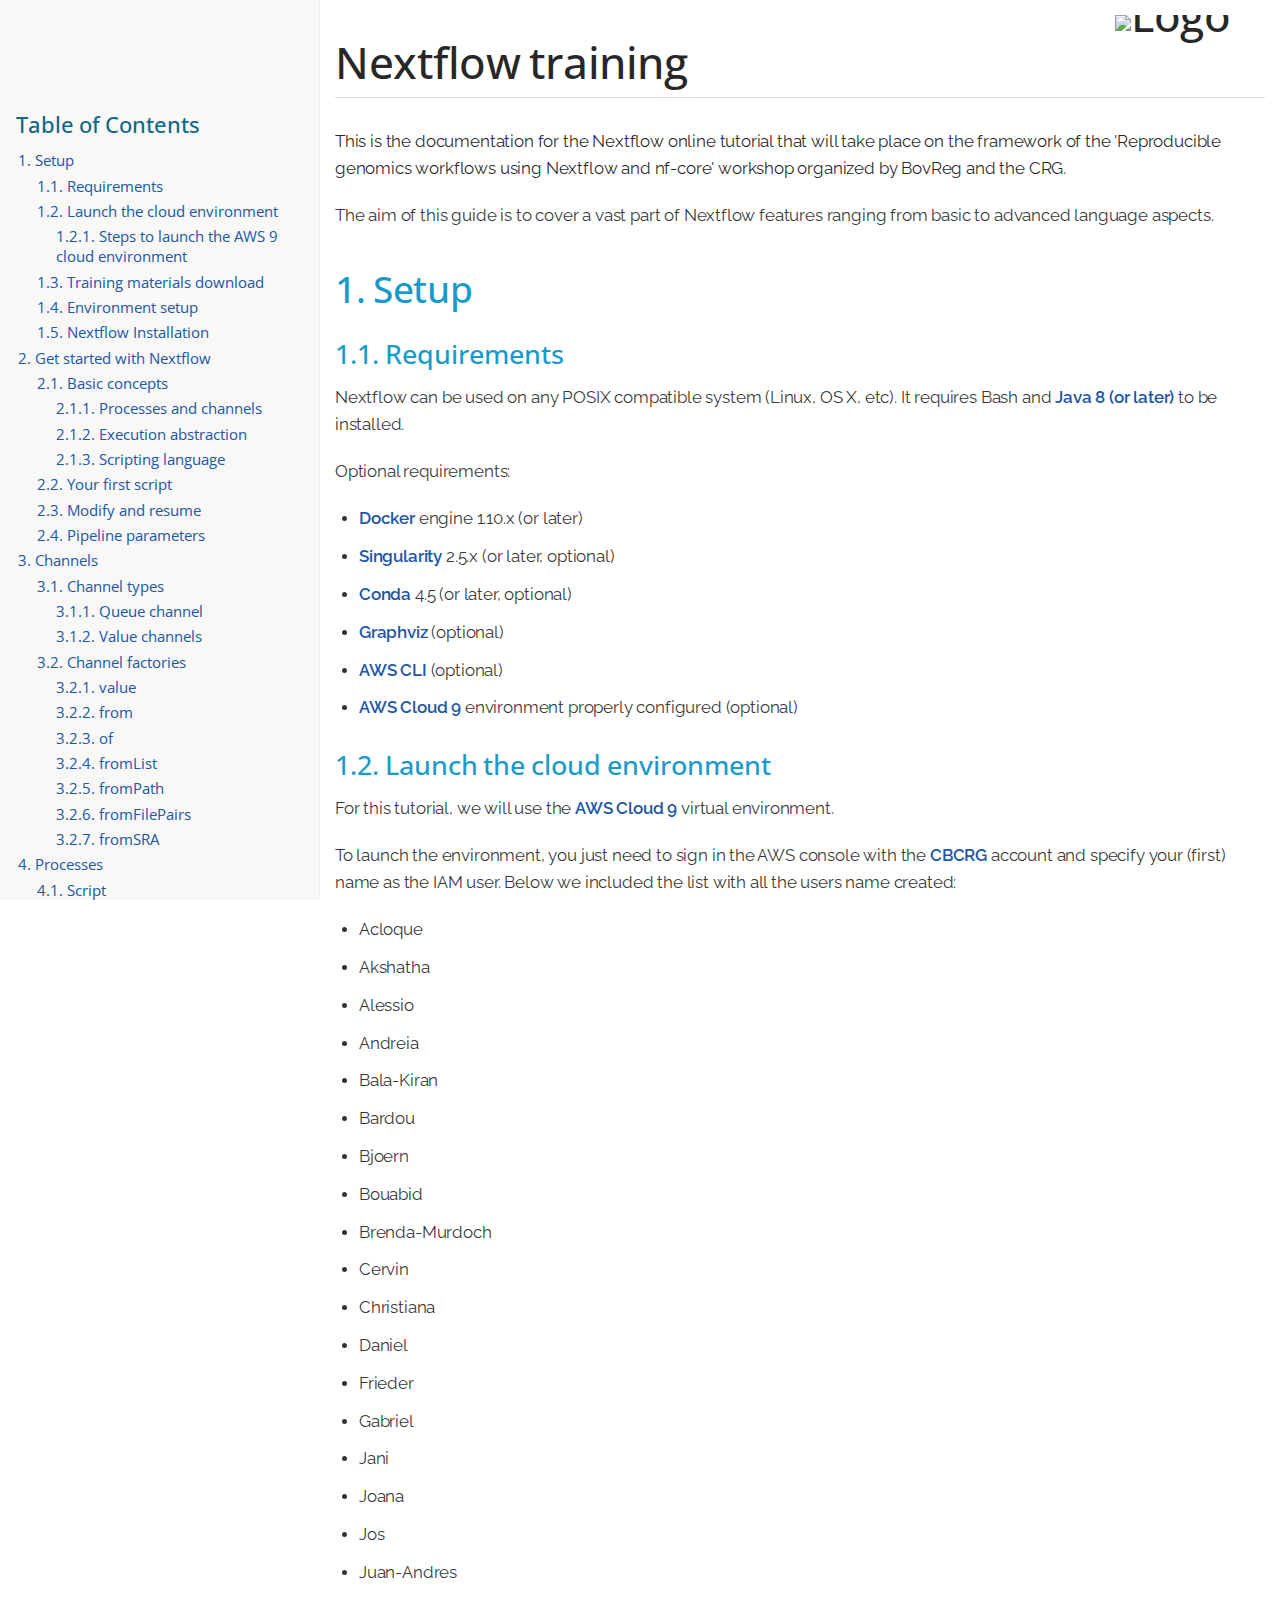
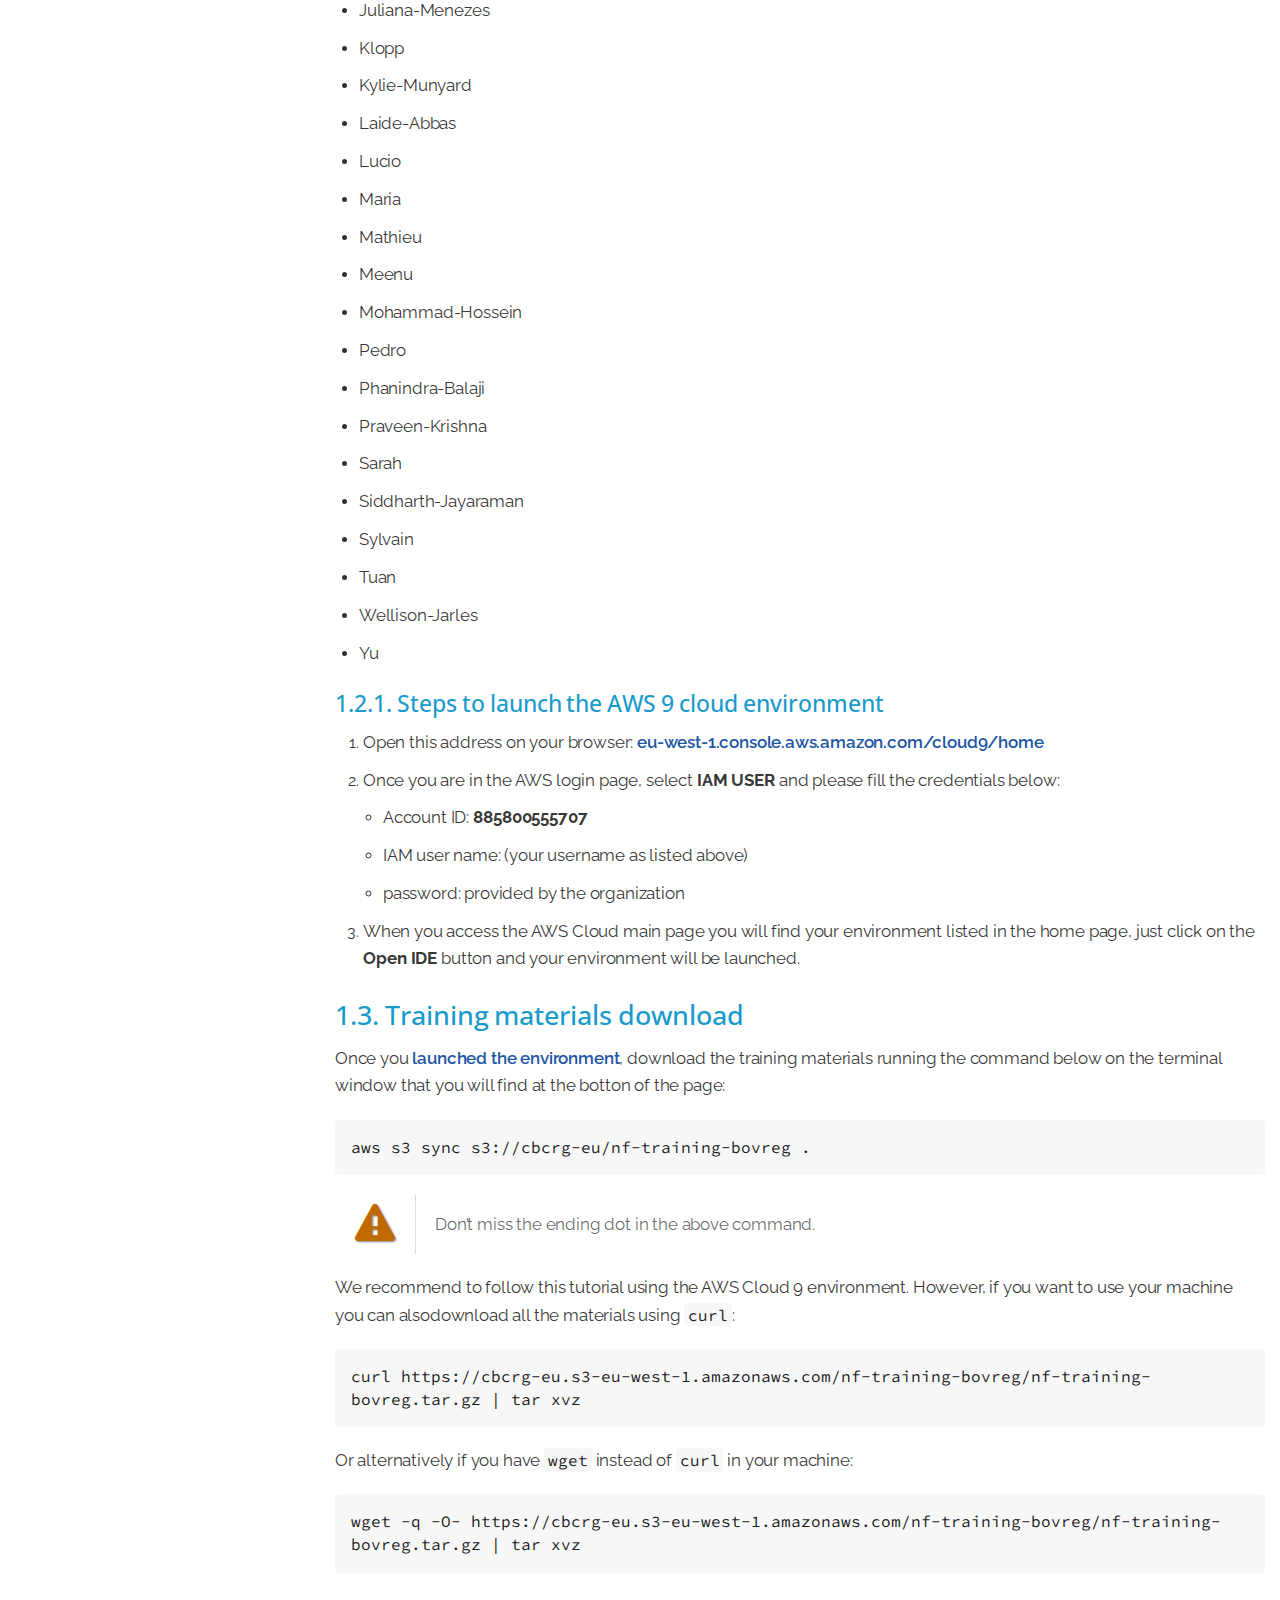
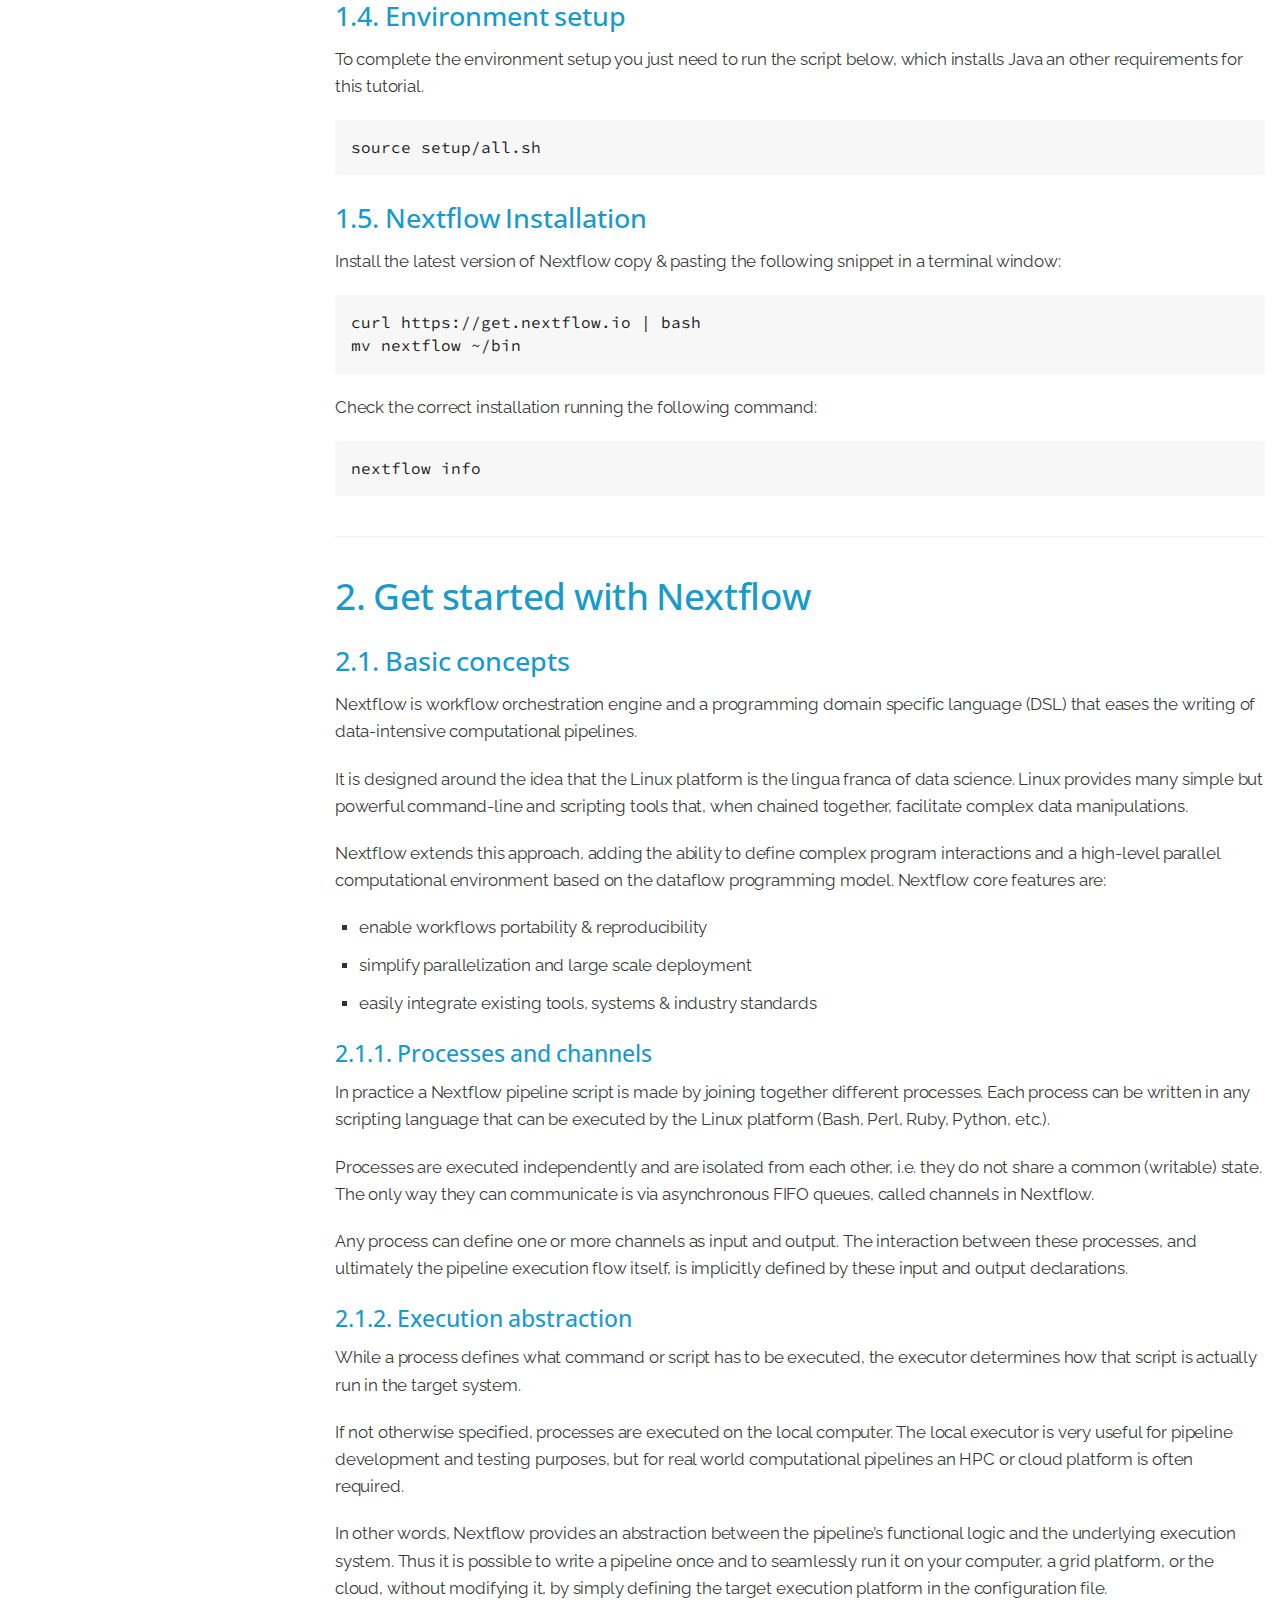
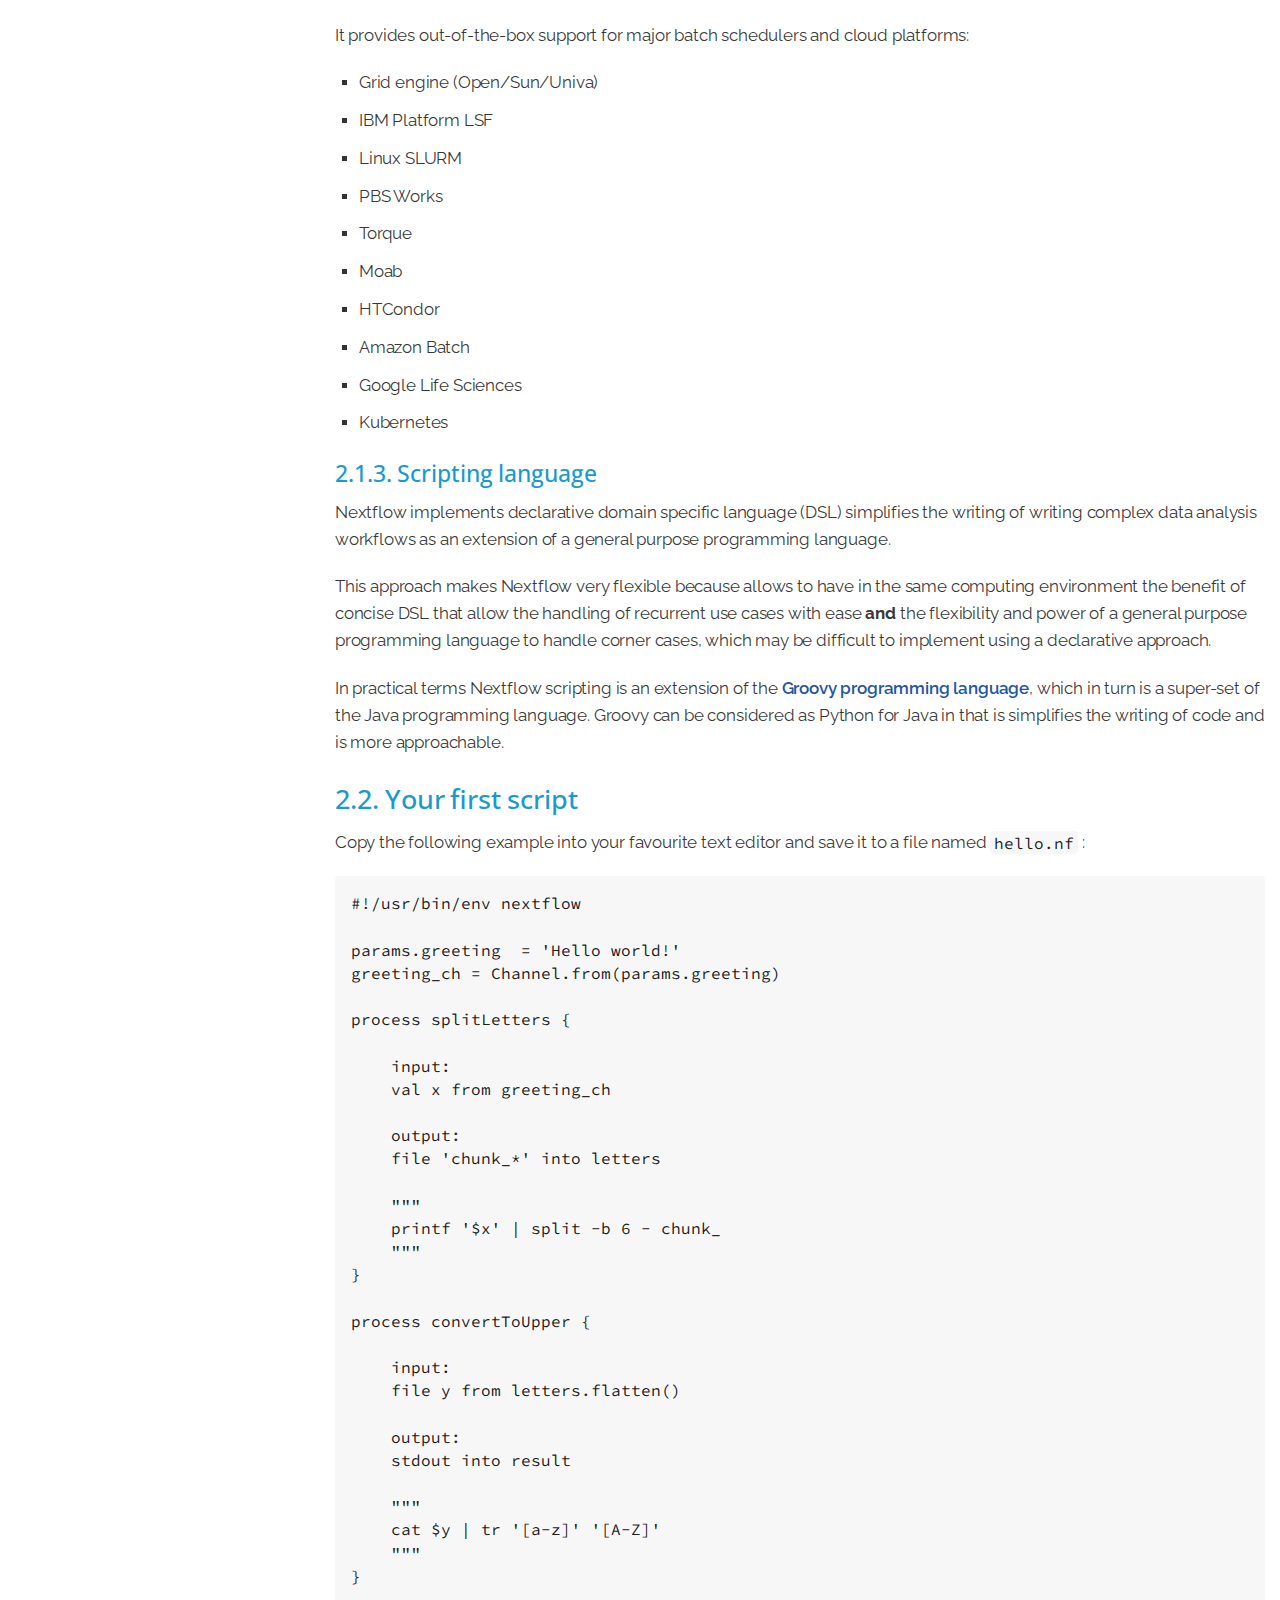
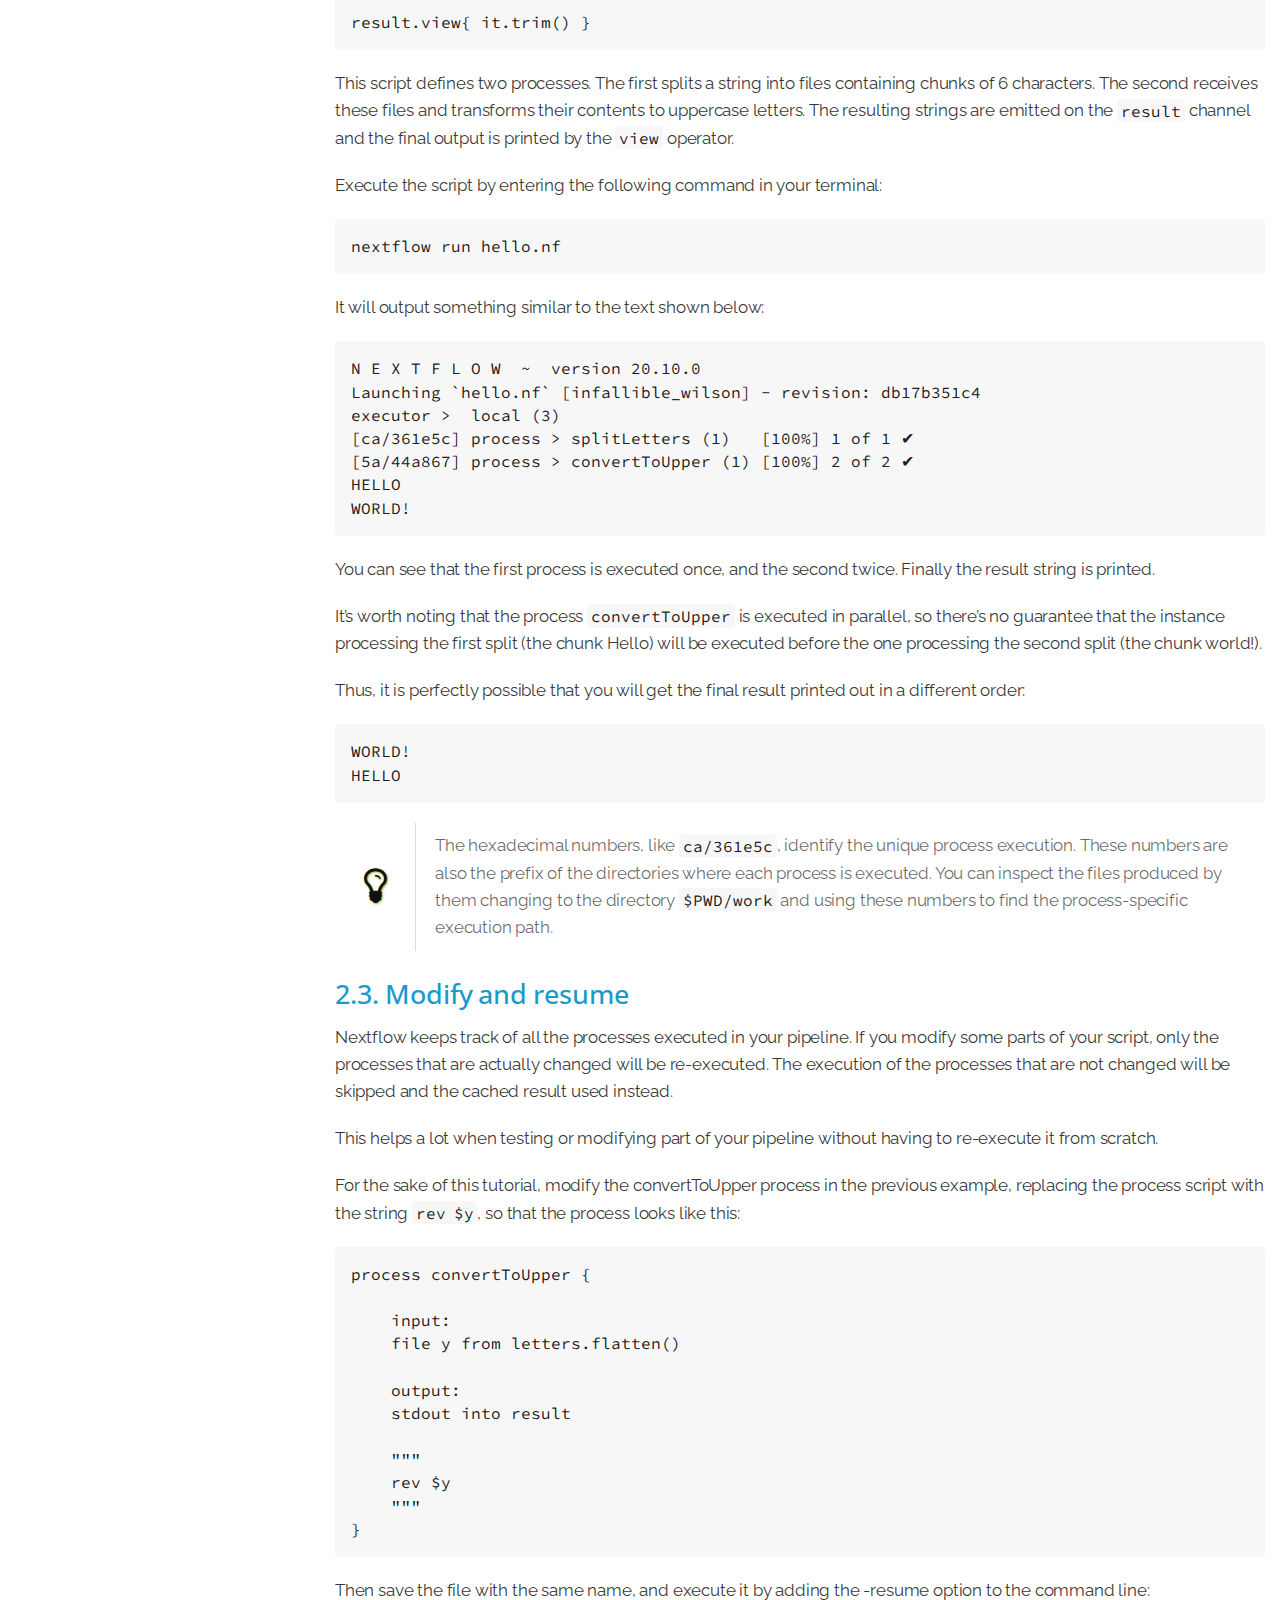
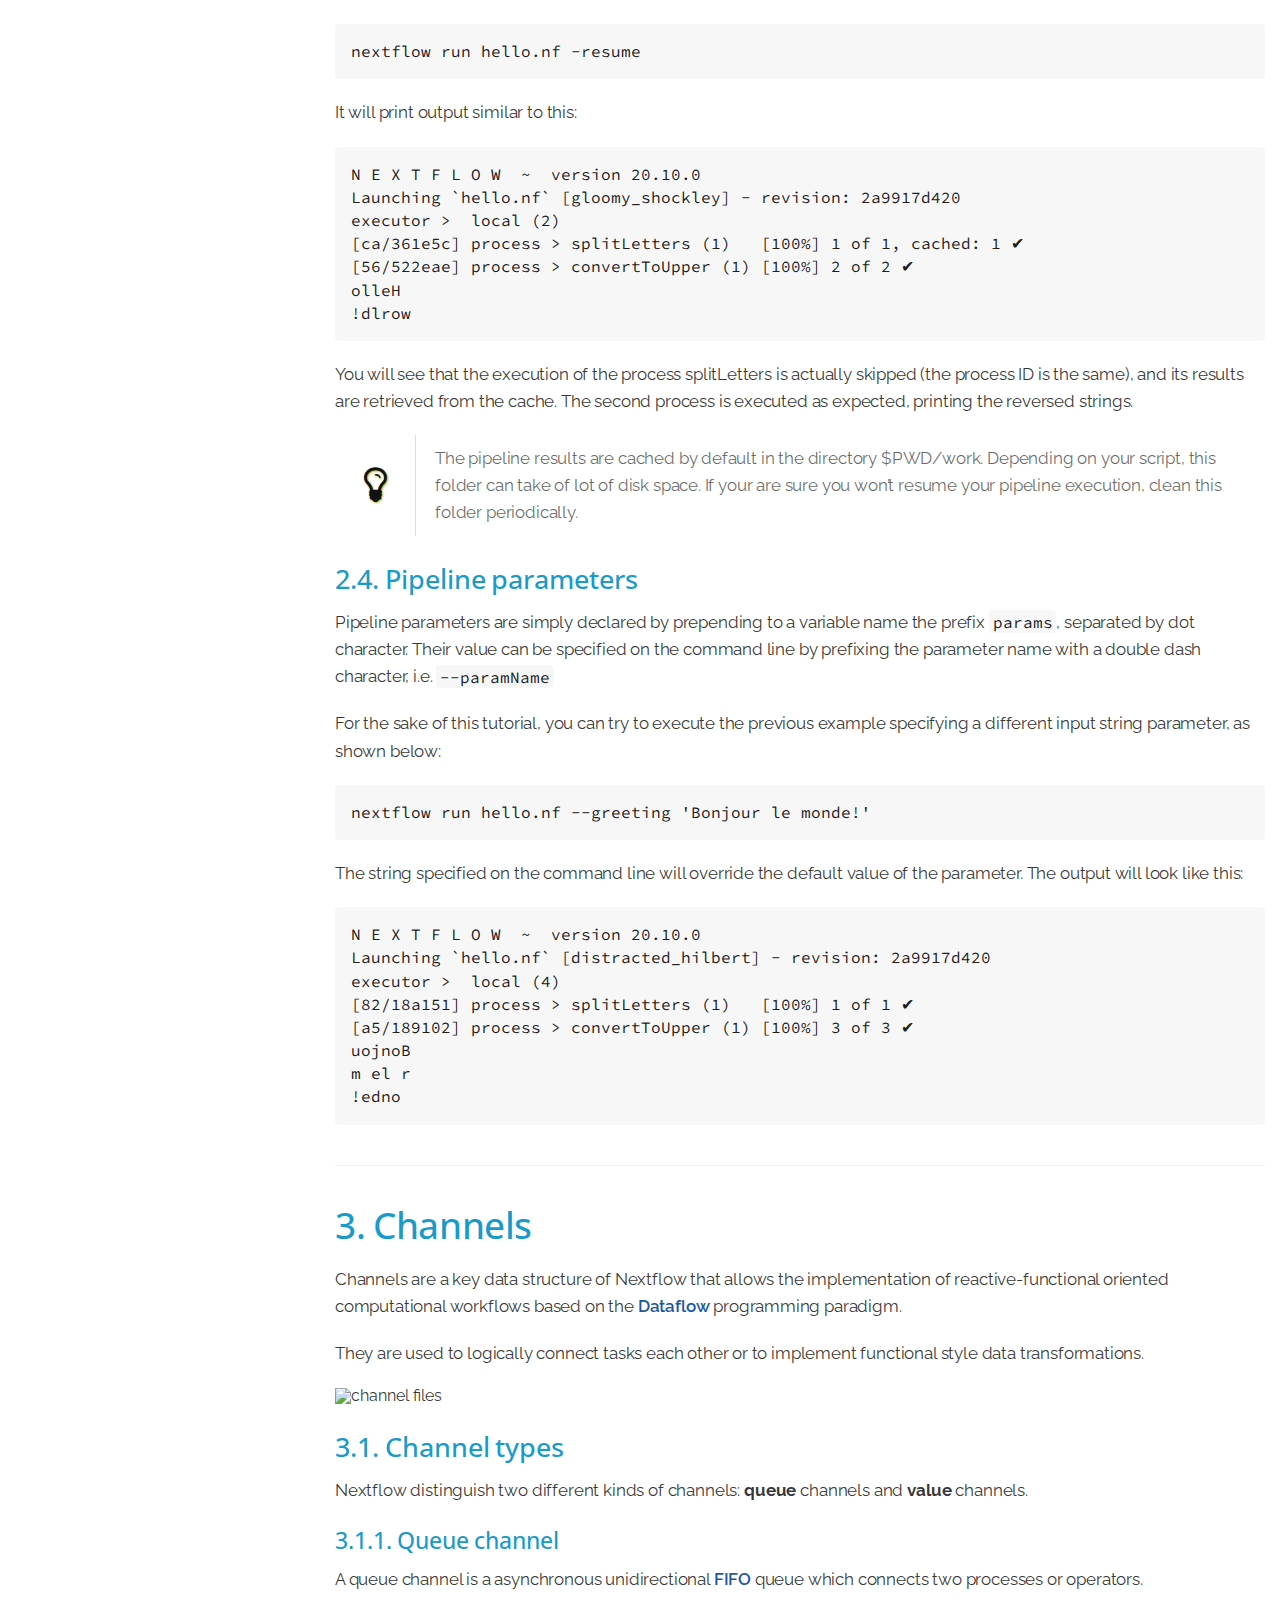
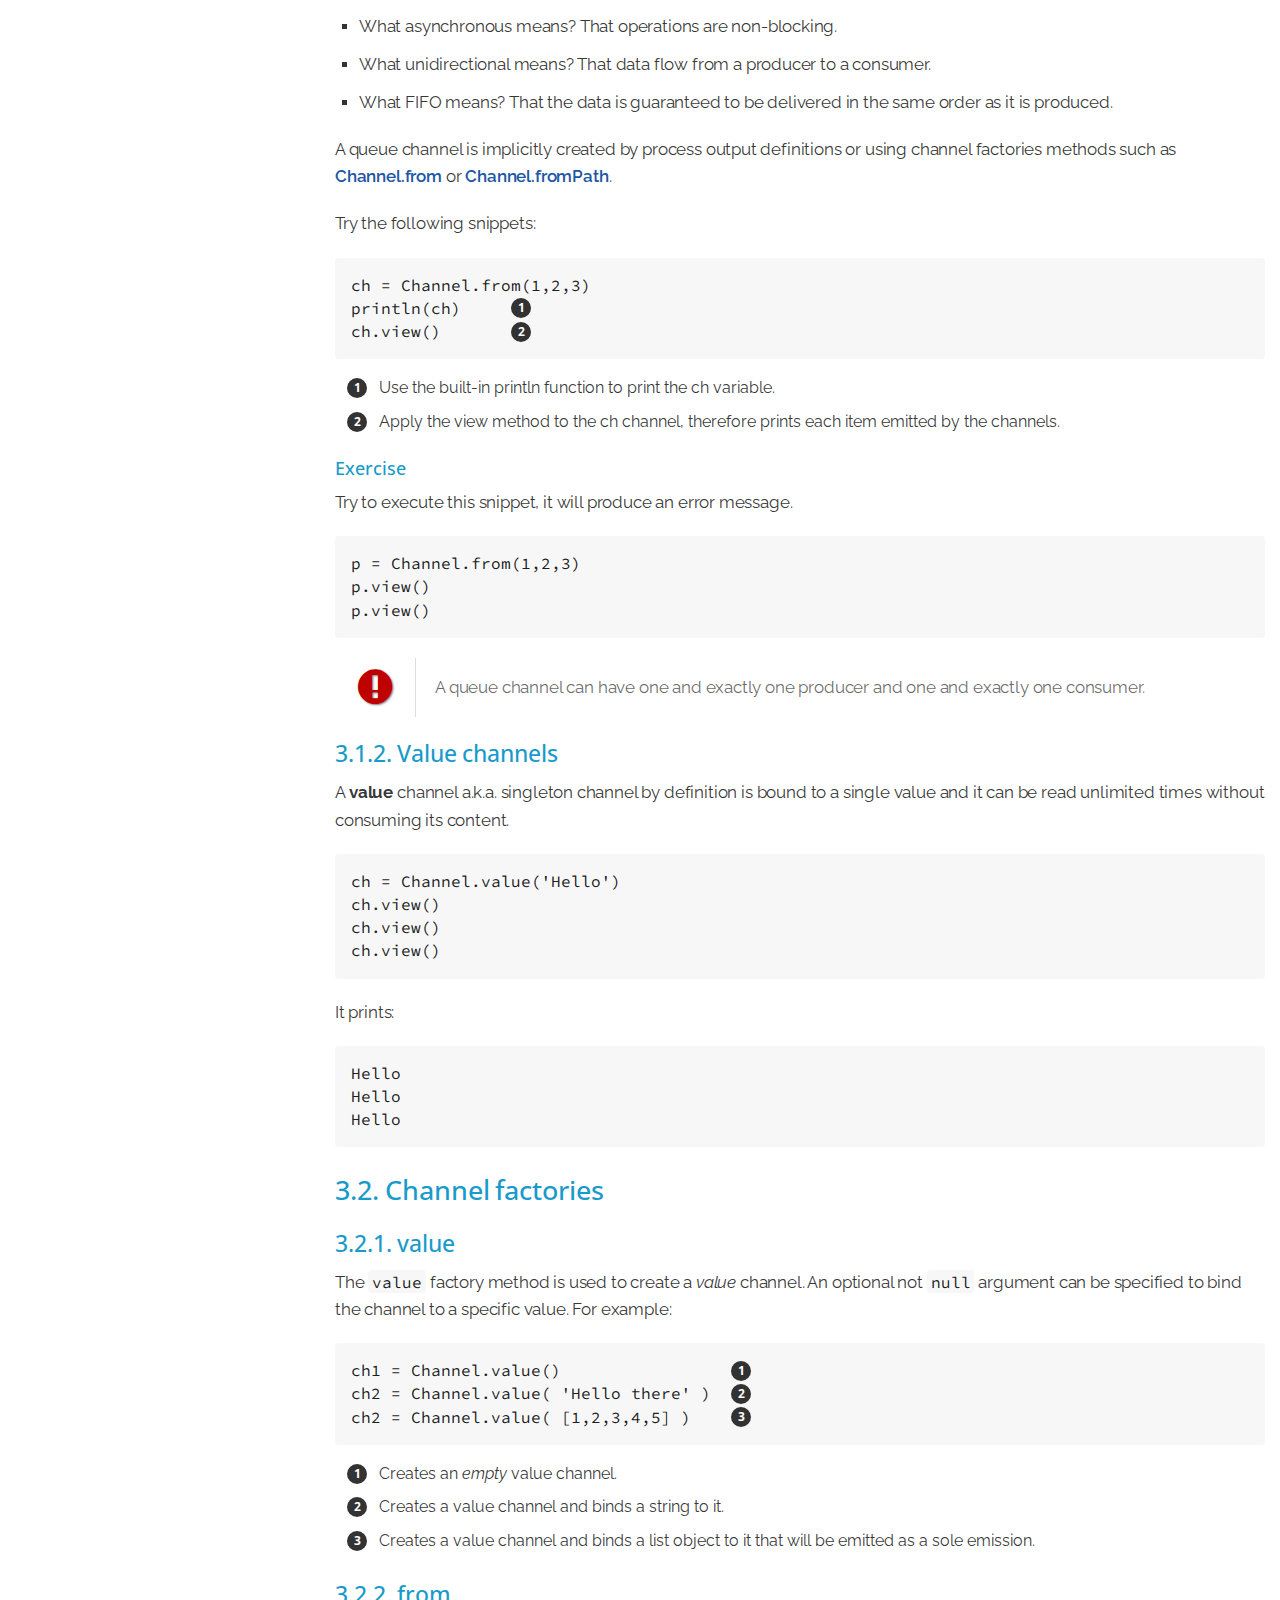
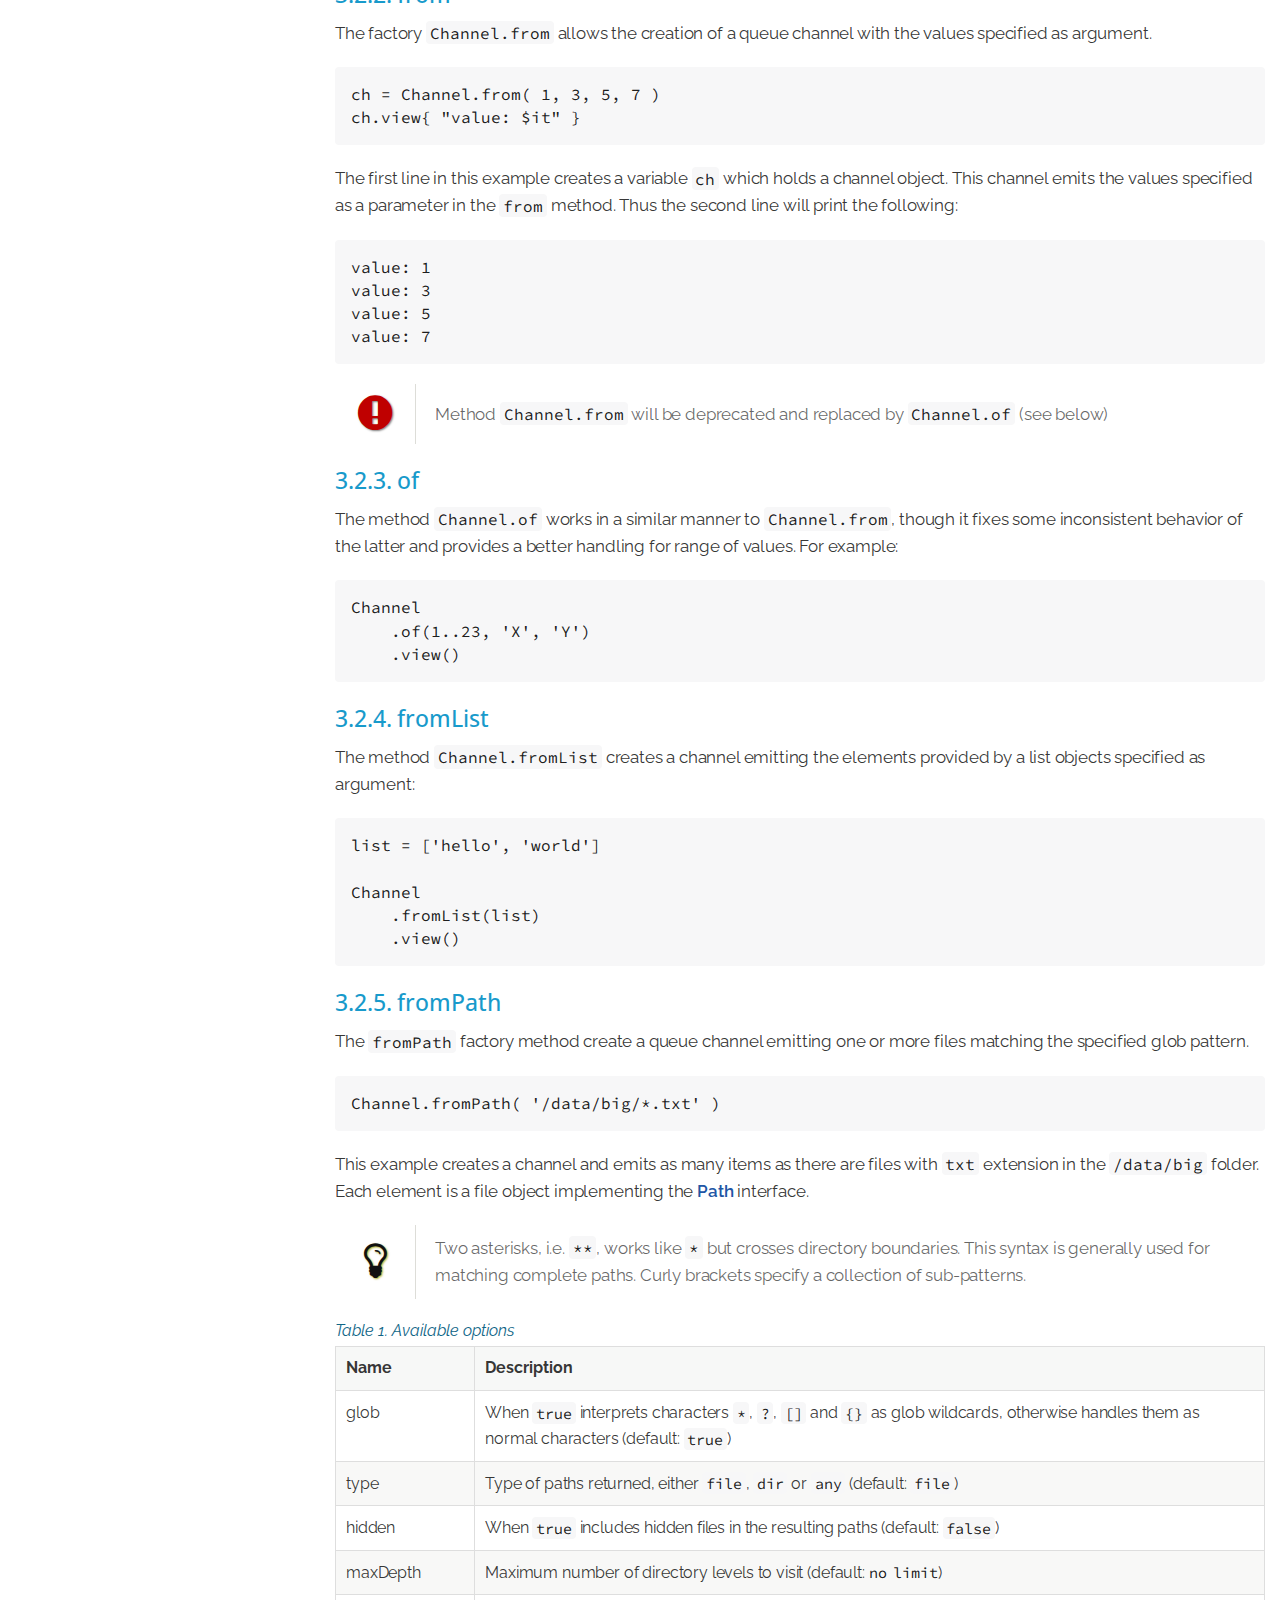
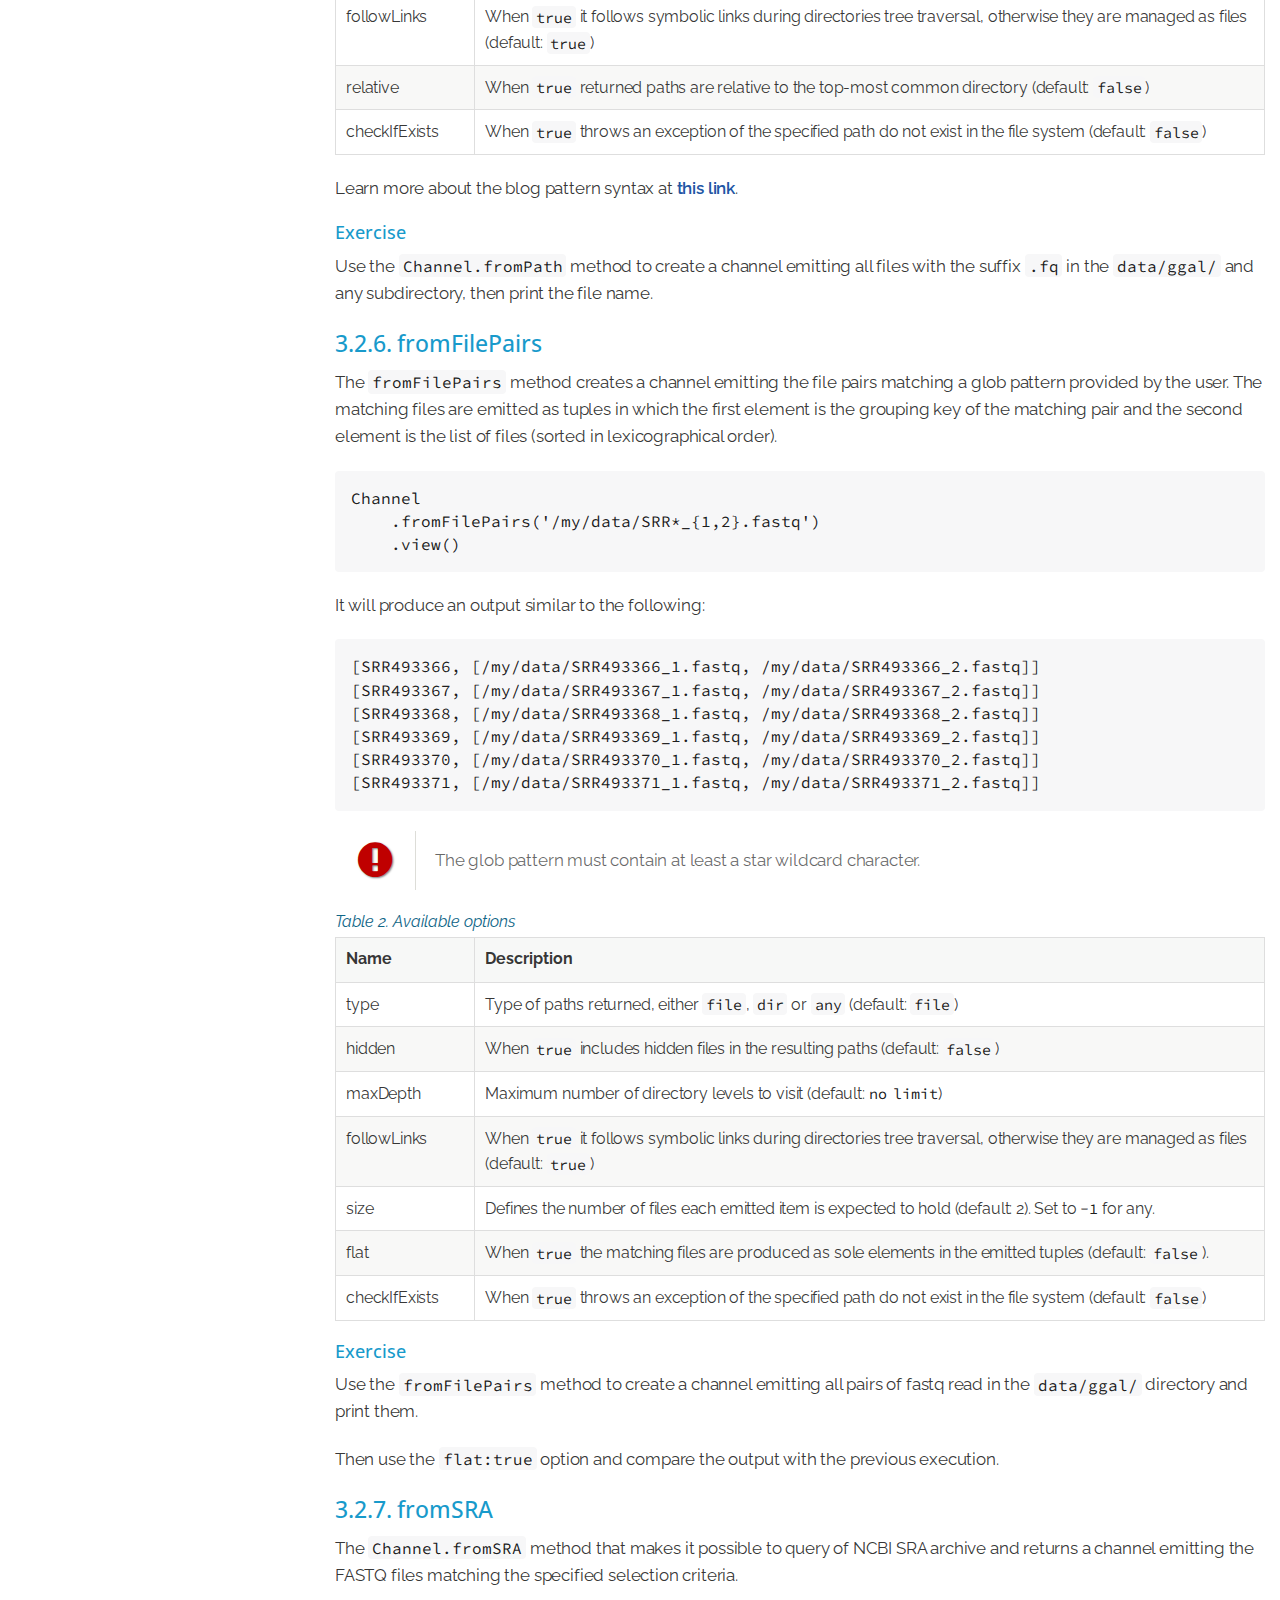
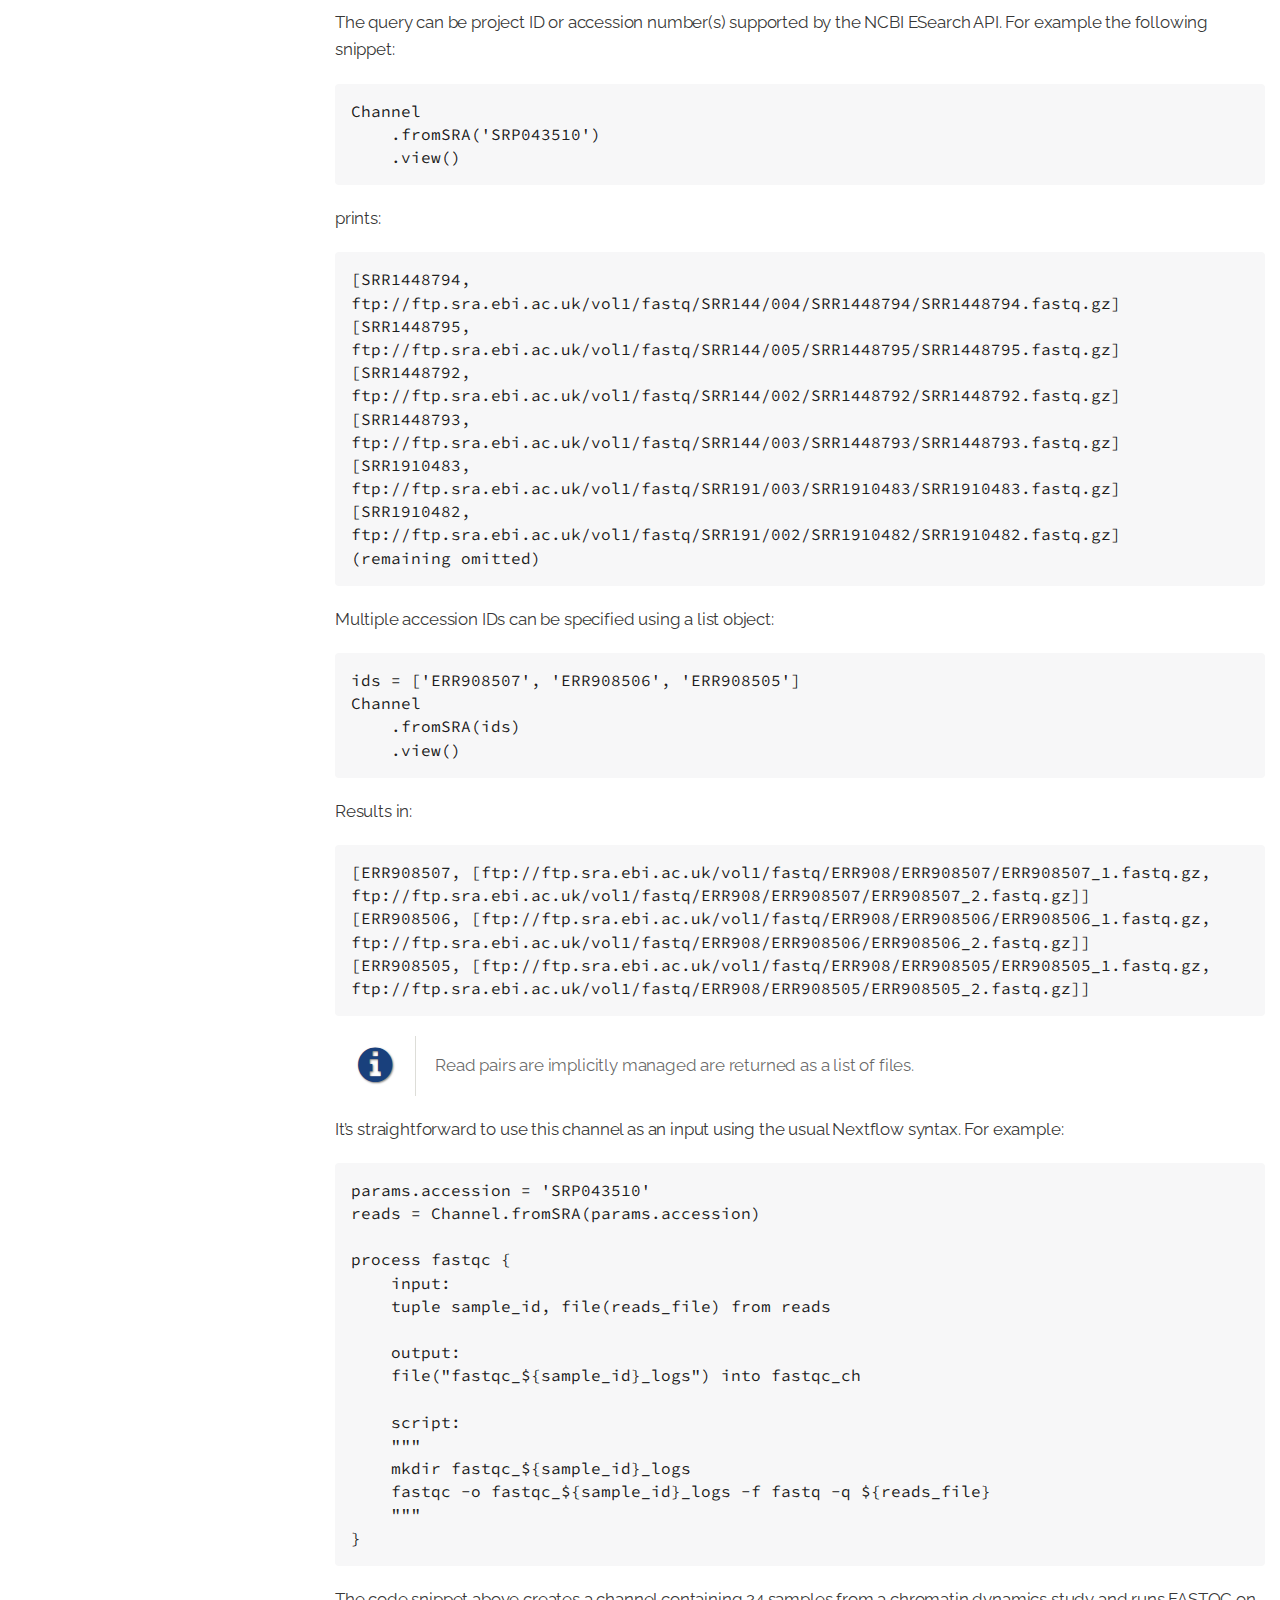
==== docs/index.html @ ed87af9c "Update docs" ====
<!DOCTYPE html>
<html lang="en">
<head>
<meta charset="UTF-8">
<meta http-equiv="X-UA-Compatible" content="IE=edge">
<meta name="viewport" content="width=device-width, initial-scale=1.0">
<meta name="generator" content="Asciidoctor 2.0.12">
<title>Nextflow training</title>
<link rel="stylesheet" href="./css/crg.css">
<link rel="stylesheet" href="https://cdnjs.cloudflare.com/ajax/libs/font-awesome/4.7.0/css/font-awesome.min.css">
</head>
<body class="article toc2 toc-left">
<div id="header">
<h1>Nextflow training <span class="image right titlelogo"><img src="./assets/BovReg_logo.jpg" alt="Logo" width="150" height="50"></span></h1>
<div id="toc" class="toc2">
<div id="toctitle">Table of Contents</div>
<ul class="sectlevel1">
<li><a href="#_setup">1. Setup</a>
<ul class="sectlevel2">
<li><a href="#_requirements">1.1. Requirements</a></li>
<li><a href="#_launch_the_cloud_environment">1.2. Launch the cloud environment</a>
<ul class="sectlevel3">
<li><a href="#_steps_to_launch_the_aws_9_cloud_environment">1.2.1. Steps to launch the AWS 9 cloud environment</a></li>
</ul>
</li>
<li><a href="#_training_materials_download">1.3. Training materials download</a></li>
<li><a href="#_environment_setup">1.4. Environment setup</a></li>
<li><a href="#_nextflow_installation">1.5. Nextflow Installation</a></li>
</ul>
</li>
<li><a href="#_get_started_with_nextflow">2. Get started with Nextflow</a>
<ul class="sectlevel2">
<li><a href="#_basic_concepts">2.1. Basic concepts</a>
<ul class="sectlevel3">
<li><a href="#_processes_and_channels">2.1.1. Processes and channels</a></li>
<li><a href="#_execution_abstraction">2.1.2. Execution abstraction</a></li>
<li><a href="#_scripting_language">2.1.3. Scripting language</a></li>
</ul>
</li>
<li><a href="#_your_first_script">2.2. Your first script</a></li>
<li><a href="#_modify_and_resume">2.3. Modify and resume</a></li>
<li><a href="#_pipeline_parameters">2.4. Pipeline parameters</a></li>
</ul>
</li>
<li><a href="#_channels">3. Channels</a>
<ul class="sectlevel2">
<li><a href="#_channel_types">3.1. Channel types</a>
<ul class="sectlevel3">
<li><a href="#_queue_channel">3.1.1. Queue channel</a></li>
<li><a href="#_value_channels">3.1.2. Value channels</a></li>
</ul>
</li>
<li><a href="#_channel_factories">3.2. Channel factories</a>
<ul class="sectlevel3">
<li><a href="#_value">3.2.1. value</a></li>
<li><a href="#_from">3.2.2. from</a></li>
<li><a href="#_of">3.2.3. of</a></li>
<li><a href="#_fromlist">3.2.4. fromList</a></li>
<li><a href="#_frompath">3.2.5. fromPath</a></li>
<li><a href="#_fromfilepairs">3.2.6. fromFilePairs</a></li>
<li><a href="#_fromsra">3.2.7. fromSRA</a></li>
</ul>
</li>
</ul>
</li>
<li><a href="#_processes">4. Processes</a>
<ul class="sectlevel2">
<li><a href="#_script">4.1. Script</a>
<ul class="sectlevel3">
<li><a href="#_script_parameters">4.1.1. Script parameters</a></li>
<li><a href="#_conditional_script">4.1.2. Conditional script</a></li>
</ul>
</li>
<li><a href="#_inputs">4.2. Inputs</a>
<ul class="sectlevel3">
<li><a href="#_input_values">4.2.1. Input values</a></li>
<li><a href="#_input_files">4.2.2. Input files</a></li>
<li><a href="#_input_path">4.2.3. Input path</a></li>
<li><a href="#_combine_input_channels">4.2.4. Combine input channels</a></li>
<li><a href="#_input_repeaters">4.2.5. Input repeaters</a></li>
</ul>
</li>
<li><a href="#_outputs">4.3. Outputs</a>
<ul class="sectlevel3">
<li><a href="#_output_values">4.3.1. Output values</a></li>
<li><a href="#_output_files">4.3.2. Output files</a></li>
<li><a href="#_multiple_output_files">4.3.3. Multiple output files</a></li>
<li><a href="#_dynamic_output_file_names">4.3.4. Dynamic output file names</a></li>
<li><a href="#_composite_inputs_and_outputs">4.3.5. Composite inputs and outputs</a></li>
</ul>
</li>
<li><a href="#_when">4.4. When</a></li>
<li><a href="#_directives">4.5. Directives</a>
<ul class="sectlevel4">
<li><a href="#_exercise_10">Exercise</a></li>
</ul>
</li>
<li><a href="#_organise_outputs">4.6. Organise outputs</a>
<ul class="sectlevel3">
<li><a href="#_publishdir_directive">4.6.1. PublishDir directive</a></li>
<li><a href="#_manage_semantic_sub_directories">4.6.2. Manage semantic sub-directories</a></li>
</ul>
</li>
</ul>
</li>
<li><a href="#_operators">5. Operators</a>
<ul class="sectlevel2">
<li><a href="#_basic_example">5.1. Basic example</a></li>
<li><a href="#_basic_operators">5.2. Basic operators</a>
<ul class="sectlevel3">
<li><a href="#_view">5.2.1. view</a></li>
<li><a href="#_map">5.2.2. map</a></li>
<li><a href="#_into">5.2.3. into</a></li>
<li><a href="#_mix">5.2.4. mix</a></li>
<li><a href="#_flatten">5.2.5. flatten</a></li>
<li><a href="#_collect">5.2.6. collect</a></li>
<li><a href="#_grouptuple">5.2.7. groupTuple</a></li>
<li><a href="#_join">5.2.8. join</a></li>
<li><a href="#_branch">5.2.9. branch</a></li>
</ul>
</li>
<li><a href="#_more_resources">5.3. More resources</a></li>
</ul>
</li>
<li><a href="#_groovy_basic_structures_and_idioms">6. Groovy basic structures and idioms</a>
<ul class="sectlevel2">
<li><a href="#_printing_values">6.1. Printing values</a></li>
<li><a href="#_comments">6.2. Comments</a></li>
<li><a href="#_variables">6.3. Variables</a></li>
<li><a href="#_lists">6.4. Lists</a></li>
<li><a href="#_maps">6.5. Maps</a></li>
<li><a href="#_string_interpolation">6.6. String interpolation</a></li>
<li><a href="#_multi_line_strings">6.7. Multi-line strings</a></li>
<li><a href="#_if_statement">6.8. If statement</a></li>
<li><a href="#_for_statement">6.9. For statement</a></li>
<li><a href="#_functions">6.10. Functions</a></li>
<li><a href="#_closures">6.11. Closures</a></li>
<li><a href="#_more_resources_2">6.12. More resources</a></li>
</ul>
</li>
<li><a href="#_simple_rna_seq_pipeline">7. Simple Rna-Seq pipeline</a>
<ul class="sectlevel2">
<li><a href="#_define_the_pipeline_parameters">7.1. Define the pipeline parameters</a>
<ul class="sectlevel3">
<li><a href="#_exercise_13">7.1.1. Exercise</a></li>
<li><a href="#_exercise_14">7.1.2. Exercise</a></li>
<li><a href="#_recap">7.1.3. Recap</a></li>
</ul>
</li>
<li><a href="#_create_transcriptome_index_file">7.2. Create transcriptome index file</a>
<ul class="sectlevel3">
<li><a href="#_exercise_15">7.2.1. Exercise</a></li>
<li><a href="#_exercise_16">7.2.2. Exercise</a></li>
<li><a href="#_exercise_17">7.2.3. Exercise</a></li>
<li><a href="#_recap_2">7.2.4. Recap</a></li>
</ul>
</li>
<li><a href="#_collect_read_files_by_pairs">7.3. Collect read files by pairs</a>
<ul class="sectlevel3">
<li><a href="#_exercise_18">7.3.1. Exercise</a></li>
<li><a href="#_exercise_19">7.3.2. Exercise</a></li>
<li><a href="#_recap_3">7.3.3. Recap</a></li>
</ul>
</li>
<li><a href="#_perform_expression_quantification">7.4. Perform expression quantification</a>
<ul class="sectlevel3">
<li><a href="#_exercise_20">7.4.1. Exercise</a></li>
<li><a href="#_exercise_21">7.4.2. Exercise</a></li>
<li><a href="#_recap_4">7.4.3. Recap</a></li>
</ul>
</li>
<li><a href="#_quality_control">7.5. Quality control</a>
<ul class="sectlevel3">
<li><a href="#_exercise_22">7.5.1. Exercise</a></li>
<li><a href="#_recap_5">7.5.2. Recap</a></li>
</ul>
</li>
<li><a href="#_multiqc_report">7.6. MultiQC report</a>
<ul class="sectlevel3">
<li><a href="#_recap_6">7.6.1. Recap</a></li>
</ul>
</li>
<li><a href="#_handle_completion_event">7.7. Handle completion event</a></li>
<li><a href="#_custom_scripts">7.8. Custom scripts</a>
<ul class="sectlevel3">
<li><a href="#_recap_7">7.8.1. Recap</a></li>
</ul>
</li>
<li><a href="#_metrics_and_reports">7.9. Metrics and reports</a></li>
<li><a href="#_mail_notification">7.10. Mail notification</a></li>
<li><a href="#_run_a_project_from_github">7.11. Run a project from GitHub</a></li>
<li><a href="#_more_resources_3">7.12. More resources</a></li>
</ul>
</li>
<li><a href="#_manage_dependencies_containers">8. Manage dependencies &amp; containers</a>
<ul class="sectlevel2">
<li><a href="#_docker_hands_on">8.1. Docker hands-on</a>
<ul class="sectlevel3">
<li><a href="#_run_a_container">8.1.1. Run a container</a></li>
<li><a href="#_pull_a_container">8.1.2. Pull a container</a></li>
<li><a href="#_run_a_container_in_interactive_mode">8.1.3. Run a container in interactive mode</a></li>
<li><a href="#_your_first_dockerfile">8.1.4. Your first Dockerfile</a></li>
<li><a href="#_build_the_image">8.1.5. Build the image</a></li>
<li><a href="#_add_a_software_package_to_the_image">8.1.6. Add a software package to the image</a></li>
<li><a href="#_run_salmon_in_the_container">8.1.7. Run Salmon in the container</a></li>
<li><a href="#_file_system_mounts">8.1.8. File system mounts</a></li>
<li><a href="#_upload_the_container_in_the_docker_hub_bonus">8.1.9. Upload the container in the Docker Hub (bonus)</a></li>
<li><a href="#_run_a_nextflow_script_using_a_docker_container">8.1.10. Run a Nextflow script using a Docker container</a></li>
</ul>
</li>
<li><a href="#_singularity">8.2. Singularity</a>
<ul class="sectlevel3">
<li><a href="#_create_a_singularity_image">8.2.1. Create a Singularity image</a></li>
<li><a href="#_running_a_container">8.2.2. Running a container</a></li>
<li><a href="#_import_a_docker_image">8.2.3. Import a Docker image</a></li>
<li><a href="#_run_a_nextflow_script_using_a_singularity_container">8.2.4. Run a Nextflow script using a Singularity container</a></li>
<li><a href="#_the_singularity_container_library">8.2.5. The Singularity Container Library</a></li>
<li><a href="#_condabioconda_packages">8.2.6. Conda/Bioconda packages</a></li>
<li><a href="#_bonus_exercise">8.2.7. Bonus Exercise</a></li>
<li><a href="#_biocontainers">8.2.8. BioContainers</a></li>
</ul>
</li>
</ul>
</li>
<li><a href="#_configuration_file">9. Configuration file</a>
<ul class="sectlevel2">
<li><a href="#_config_syntax">9.1. Config syntax</a></li>
<li><a href="#_config_variables">9.2. Config variables</a></li>
<li><a href="#_config_comments">9.3. Config comments</a></li>
<li><a href="#_config_scopes">9.4. Config scopes</a></li>
<li><a href="#_config_params">9.5. Config params</a>
<ul class="sectlevel4">
<li><a href="#_exercise_24">Exercise</a></li>
</ul>
</li>
<li><a href="#_config_env">9.6. Config env</a>
<ul class="sectlevel4">
<li><a href="#_exercise_25">Exercise</a></li>
</ul>
</li>
<li><a href="#_config_process">9.7. Config process</a>
<ul class="sectlevel3">
<li><a href="#_config_docker_execution">9.7.1. Config Docker execution</a></li>
<li><a href="#_config_singularity_execution">9.7.2. Config Singularity execution</a></li>
</ul>
</li>
<li><a href="#_config_conda_execution">9.8. Config Conda execution</a></li>
</ul>
</li>
<li><a href="#_deployment_scenarios">10. Deployment scenarios</a>
<ul class="sectlevel2">
<li><a href="#_cluster_deployment">10.1. Cluster deployment</a></li>
<li><a href="#_managing_cluster_resources">10.2. Managing cluster resources</a>
<ul class="sectlevel3">
<li><a href="#_workflow_wide_resources">10.2.1. Workflow wide resources</a></li>
<li><a href="#_configure_process_by_name">10.2.2. Configure process by name</a></li>
<li><a href="#_configure_process_by_labels">10.2.3. Configure process by labels</a></li>
<li><a href="#_configure_multiple_containers">10.2.4. Configure multiple containers</a></li>
</ul>
</li>
<li><a href="#_configuration_profiles">10.3. Configuration profiles</a></li>
<li><a href="#_cloud_deployment">10.4. Cloud deployment</a></li>
<li><a href="#_volume_mounts">10.5. Volume mounts</a></li>
<li><a href="#_custom_job_definition">10.6. Custom job definition</a></li>
<li><a href="#_custom_image">10.7. Custom image</a></li>
<li><a href="#_launch_template">10.8. Launch template</a></li>
<li><a href="#_hybrid_deployments">10.9. Hybrid deployments</a></li>
</ul>
</li>
<li><a href="#_execution_cache_and_resume">11. Execution cache and resume</a>
<ul class="sectlevel2">
<li><a href="#_how_to_resume_works">11.1. How to resume works</a></li>
<li><a href="#_work_directory">11.2. Work directory</a></li>
<li><a href="#_how_to_organize_in_silico_experiments">11.3. How to organize in silico experiments</a></li>
<li><a href="#_execution_provenance">11.4. Execution provenance</a></li>
<li><a href="#_resume_troubleshooting">11.5. Resume troubleshooting</a></li>
</ul>
</li>
<li><a href="#_errors_handling_troubleshooting">12. Errors handling &amp; troubleshooting</a>
<ul class="sectlevel2">
<li><a href="#_execution_errors_debugging">12.1. Execution errors debugging</a></li>
<li><a href="#_ignore_errors">12.2. Ignore errors</a></li>
<li><a href="#_automatic_error_fail_over">12.3. Automatic error fail-over</a></li>
<li><a href="#_retry_with_backoff">12.4. Retry with backoff</a></li>
<li><a href="#_dynamic_resources_allocation">12.5. Dynamic resources allocation</a></li>
</ul>
</li>
</ul>
</div>
</div>
<div id="content">
<div id="preamble">
<div class="sectionbody">
<div class="paragraph">
<p>This is the documentation for the Nextflow online tutorial that will take place on the framework of the 'Reproducible genomics workflows using Nextflow and nf-core' workshop organized by BovReg and the CRG.</p>
</div>
<div class="paragraph">
<p>The aim of this guide is to cover a vast part of Nextflow features ranging from basic to advanced language aspects.</p>
</div>
</div>
</div>
<div class="sect1">
<h2 id="_setup">1. Setup</h2>
<div class="sectionbody">
<div class="sect2">
<h3 id="_requirements">1.1. Requirements</h3>
<div class="paragraph">
<p>Nextflow can be used on any POSIX compatible system (Linux, OS X, etc).
It requires Bash and
<a href="http://www.oracle.com/technetwork/java/javase/downloads/index.html">Java
8 (or later)</a> to be installed.</p>
</div>
<div class="paragraph">
<p>Optional requirements:</p>
</div>
<div class="ulist">
<ul>
<li>
<p><a href="https://www.docker.com/">Docker</a> engine 1.10.x (or later)</p>
</li>
<li>
<p><a href="https://github.com/sylabs/singularity">Singularity</a> 2.5.x (or later, optional)</p>
</li>
<li>
<p><a href="https://conda.io/">Conda</a> 4.5 (or later, optional)</p>
</li>
<li>
<p><a href="http://www.graphviz.org/">Graphviz</a> (optional)</p>
</li>
<li>
<p><a href="https://aws.amazon.com/cli/">AWS CLI</a> (optional)</p>
</li>
<li>
<p><a href="https://aws.amazon.com/cloud9/">AWS Cloud 9</a> environment properly configured (optional)</p>
</li>
</ul>
</div>
</div>
<div class="sect2">
<h3 id="_launch_the_cloud_environment">1.2. Launch the cloud environment</h3>
<div class="paragraph">
<p>For this tutorial, we will use the <a href="https://aws.amazon.com/es/cloud9/">AWS Cloud 9</a> virtual environment.</p>
</div>
<div class="paragraph">
<p>To launch the environment, you just need to sign in the AWS console with the <a href="https://www.crg.eu/en/cedric_notredame">CBCRG</a> account and specify
your (first) name as the IAM user. Below we included the list with all the users name created:</p>
</div>
<div class="ulist">
<ul>
<li>
<p>Acloque</p>
</li>
<li>
<p>Akshatha</p>
</li>
<li>
<p>Alessio</p>
</li>
<li>
<p>Andreia</p>
</li>
<li>
<p>Bala-Kiran</p>
</li>
<li>
<p>Bardou</p>
</li>
<li>
<p>Bjoern</p>
</li>
<li>
<p>Bouabid</p>
</li>
<li>
<p>Brenda-Murdoch</p>
</li>
<li>
<p>Cervin</p>
</li>
<li>
<p>Christiana</p>
</li>
<li>
<p>Daniel</p>
</li>
<li>
<p>Frieder</p>
</li>
<li>
<p>Gabriel</p>
</li>
<li>
<p>Jani</p>
</li>
<li>
<p>Joana</p>
</li>
<li>
<p>Jos</p>
</li>
<li>
<p>Juan-Andres</p>
</li>
<li>
<p>Juliana-Menezes</p>
</li>
<li>
<p>Klopp</p>
</li>
<li>
<p>Kylie-Munyard</p>
</li>
<li>
<p>Laide-Abbas</p>
</li>
<li>
<p>Lucio</p>
</li>
<li>
<p>Maria</p>
</li>
<li>
<p>Mathieu</p>
</li>
<li>
<p>Meenu</p>
</li>
<li>
<p>Mohammad-Hossein</p>
</li>
<li>
<p>Pedro</p>
</li>
<li>
<p>Phanindra-Balaji</p>
</li>
<li>
<p>Praveen-Krishna</p>
</li>
<li>
<p>Sarah</p>
</li>
<li>
<p>Siddharth-Jayaraman</p>
</li>
<li>
<p>Sylvain</p>
</li>
<li>
<p>Tuan</p>
</li>
<li>
<p>Wellison-Jarles</p>
</li>
<li>
<p>Yu</p>
</li>
</ul>
</div>
<div class="sect3">
<h4 id="_steps_to_launch_the_aws_9_cloud_environment">1.2.1. Steps to launch the AWS 9 cloud environment</h4>
<div class="olist arabic">
<ol class="arabic">
<li>
<p>Open this address on your browser: <a href="https://eu-west-1.console.aws.amazon.com/cloud9/home">eu-west-1.console.aws.amazon.com/cloud9/home</a></p>
</li>
<li>
<p>Once you are in the AWS login page, select <strong>IAM USER</strong> and please fill the credentials below:</p>
<div class="ulist">
<ul>
<li>
<p>Account ID: <strong>885800555707</strong></p>
</li>
<li>
<p>IAM user name: (your username as listed above)</p>
</li>
<li>
<p>password: provided by the organization</p>
</li>
</ul>
</div>
</li>
<li>
<p>When you access the AWS Cloud main page you will find your environment listed in the home page, just click on the <strong>Open IDE</strong> button and
your environment will be launched.</p>
</li>
</ol>
</div>
</div>
</div>
<div class="sect2">
<h3 id="_training_materials_download">1.3. Training materials download</h3>
<div class="paragraph">
<p>Once you <a href="#Steps-to-launch-the-AWS-9-cloud-environment">launched the environment</a>, download the training materials running the command below
on the terminal window that you will find at the botton of the page:</p>
</div>
<div class="listingblock">
<div class="content">
<pre class="CodeRay highlight"><code data-lang="BASH">aws s3 sync s3://cbcrg-eu/nf-training-bovreg .</code></pre>
</div>
</div>
<div class="admonitionblock warning">
<table>
<tr>
<td class="icon">
<i class="fa icon-warning" title="Warning"></i>
</td>
<td class="content">
<div class="paragraph">
<p>Don’t miss the ending dot in the above command.</p>
</div>
</td>
</tr>
</table>
</div>
<div class="paragraph">
<p>We recommend to follow this tutorial using the AWS Cloud 9 environment. However, if you want to use your machine you can
alsodownload all the materials using <code>curl</code>:</p>
</div>
<div class="listingblock">
<div class="content">
<pre class="CodeRay highlight"><code data-lang="BASH">curl https://cbcrg-eu.s3-eu-west-1.amazonaws.com/nf-training-bovreg/nf-training-bovreg.tar.gz | tar xvz</code></pre>
</div>
</div>
<div class="paragraph">
<p>Or alternatively if you have <code>wget</code> instead of <code>curl</code> in your machine:</p>
</div>
<div class="listingblock">
<div class="content">
<pre class="CodeRay highlight"><code data-lang="BASH">wget -q -O- https://cbcrg-eu.s3-eu-west-1.amazonaws.com/nf-training-bovreg/nf-training-bovreg.tar.gz | tar xvz</code></pre>
</div>
</div>
</div>
<div class="sect2">
<h3 id="_environment_setup">1.4. Environment setup</h3>
<div class="paragraph">
<p>To complete the environment setup you just need to run the script below, which installs Java an other requirements for this tutorial.</p>
</div>
<div class="listingblock">
<div class="content">
<pre class="CodeRay highlight"><code data-lang="BASH">source setup/all.sh</code></pre>
</div>
</div>
</div>
<div class="sect2">
<h3 id="_nextflow_installation">1.5. Nextflow Installation</h3>
<div class="paragraph">
<p>Install the latest version of Nextflow copy &amp; pasting the following snippet in a terminal window:</p>
</div>
<div class="listingblock">
<div class="content">
<pre class="CodeRay highlight"><code data-lang="BASH">curl https://get.nextflow.io | bash
mv nextflow ~/bin</code></pre>
</div>
</div>
<div class="paragraph">
<p>Check the correct installation running the following command:</p>
</div>
<div class="listingblock">
<div class="content">
<pre class="CodeRay highlight"><code data-lang="BASH">nextflow info</code></pre>
</div>
</div>
</div>
</div>
</div>
<div class="sect1">
<h2 id="_get_started_with_nextflow">2. Get started with Nextflow</h2>
<div class="sectionbody">
<div class="sect2">
<h3 id="_basic_concepts">2.1. Basic concepts</h3>
<div class="paragraph">
<p>Nextflow is workflow orchestration engine and a programming domain specific language (DSL) that eases the writing of data-intensive computational pipelines.</p>
</div>
<div class="paragraph">
<p>It is designed around the idea that the Linux platform is the lingua franca of data science. Linux provides many simple but powerful command-line and scripting tools that, when chained together, facilitate complex data manipulations.</p>
</div>
<div class="paragraph">
<p>Nextflow extends this approach, adding the ability to define complex program interactions and a high-level parallel computational environment based on the dataflow programming model. Nextflow core features are:</p>
</div>
<div class="ulist square">
<ul class="square">
<li>
<p>enable workflows portability &amp; reproducibility</p>
</li>
<li>
<p>simplify parallelization and large scale deployment</p>
</li>
<li>
<p>easily integrate existing tools, systems &amp; industry standards</p>
</li>
</ul>
</div>
<div class="sect3">
<h4 id="_processes_and_channels">2.1.1. Processes and channels</h4>
<div class="paragraph">
<p>In practice a Nextflow pipeline script is made by joining together different processes. Each process can be written in any scripting language
that can be executed by the Linux platform (Bash, Perl, Ruby, Python, etc.).</p>
</div>
<div class="paragraph">
<p>Processes are executed independently and are isolated from each other, i.e. they do not share a common (writable) state. The only way they can
communicate is via asynchronous FIFO queues, called channels in Nextflow.</p>
</div>
<div class="paragraph">
<p>Any process can define one or more channels as input and output. The interaction between these processes, and ultimately the pipeline execution
flow itself, is implicitly defined by these input and output declarations.</p>
</div>
</div>
<div class="sect3">
<h4 id="_execution_abstraction">2.1.2. Execution abstraction</h4>
<div class="paragraph">
<p>While a process defines what command or script has to be executed, the executor determines how that script is actually run in the target system.</p>
</div>
<div class="paragraph">
<p>If not otherwise specified, processes are executed on the local computer. The local executor is very useful for pipeline development and testing
purposes, but for real world computational pipelines an HPC or cloud platform is often required.</p>
</div>
<div class="paragraph">
<p>In other words, Nextflow provides an abstraction between the pipeline’s functional logic and the underlying execution system. Thus it is possible
to write a pipeline once and to seamlessly run it on your computer, a grid platform, or the cloud, without modifying it, by simply defining the
target execution platform in the configuration file.</p>
</div>
<div class="paragraph">
<p>It provides out-of-the-box support for major batch schedulers and cloud platforms:</p>
</div>
<div class="ulist square">
<ul class="square">
<li>
<p>Grid engine (Open/Sun/Univa)</p>
</li>
<li>
<p>IBM Platform LSF</p>
</li>
<li>
<p>Linux SLURM</p>
</li>
<li>
<p>PBS Works</p>
</li>
<li>
<p>Torque</p>
</li>
<li>
<p>Moab</p>
</li>
<li>
<p>HTCondor</p>
</li>
<li>
<p>Amazon Batch</p>
</li>
<li>
<p>Google Life Sciences</p>
</li>
<li>
<p>Kubernetes</p>
</li>
</ul>
</div>
</div>
<div class="sect3">
<h4 id="_scripting_language">2.1.3. Scripting language</h4>
<div class="paragraph">
<p>Nextflow implements declarative domain specific language (DSL) simplifies the writing of writing complex data analysis workflows as an extension of
a general purpose programming language.</p>
</div>
<div class="paragraph">
<p>This approach makes Nextflow very flexible because allows to have in the same computing environment the benefit of concise DSL that allow the
handling of recurrent use cases with ease <strong>and</strong> the flexibility and power of a general purpose programming language to handle corner cases, which
may be difficult to implement using a declarative approach.</p>
</div>
<div class="paragraph">
<p>In practical terms Nextflow scripting is an extension of the <a href="https://groovy-lang.org/">Groovy programming language</a>, which in turn is a super-set of the Java programming
language. Groovy can be considered as Python for Java in that is simplifies the writing of code and is more approachable.</p>
</div>
</div>
</div>
<div class="sect2">
<h3 id="_your_first_script">2.2. Your first script</h3>
<div class="paragraph">
<p>Copy the following example into your favourite text editor and save it to a file named <code>hello.nf</code> :</p>
</div>
<div class="listingblock">
<div class="content">
<pre class="CodeRay highlight"><code data-lang="nextflow">#!/usr/bin/env nextflow

params.greeting  = 'Hello world!'
greeting_ch = Channel.from(params.greeting)

process splitLetters {

    input:
    val x from greeting_ch

    output:
    file 'chunk_*' into letters

    """
    printf '$x' | split -b 6 - chunk_
    """
}

process convertToUpper {

    input:
    file y from letters.flatten()

    output:
    stdout into result

    """
    cat $y | tr '[a-z]' '[A-Z]'
    """
}

result.view{ it.trim() }</code></pre>
</div>
</div>
<div class="paragraph">
<p>This script defines two processes. The first splits a string into files containing chunks of 6 characters. The second receives these files and transforms their
contents to uppercase letters. The resulting strings are emitted on the <code>result</code> channel and the final output is printed by the <code>view</code> operator.</p>
</div>
<div class="paragraph">
<p>Execute the script by entering the following command in your terminal:</p>
</div>
<div class="listingblock">
<div class="content">
<pre class="CodeRay highlight"><code data-lang="cmd">nextflow run hello.nf</code></pre>
</div>
</div>
<div class="paragraph">
<p>It will output something similar to the text shown below:</p>
</div>
<div class="listingblock">
<div class="content">
<pre class="CodeRay highlight"><code data-lang="cmd">N E X T F L O W  ~  version 20.10.0
Launching `hello.nf` [infallible_wilson] - revision: db17b351c4
executor &gt;  local (3)
[ca/361e5c] process &gt; splitLetters (1)   [100%] 1 of 1 ✔
[5a/44a867] process &gt; convertToUpper (1) [100%] 2 of 2 ✔
HELLO
WORLD!</code></pre>
</div>
</div>
<div class="paragraph">
<p>You can see that the first process is executed once, and the second twice. Finally the result string is printed.</p>
</div>
<div class="paragraph">
<p>It’s worth noting that the process <code>convertToUpper</code> is executed in parallel, so there’s no guarantee that the instance
processing the first split (the chunk Hello) will be executed before the one processing the second split (the chunk world!).</p>
</div>
<div class="paragraph">
<p>Thus, it is perfectly possible that you will get the final result printed out in a different order:</p>
</div>
<div class="listingblock">
<div class="content">
<pre class="CodeRay highlight"><code data-lang="cmd">WORLD!
HELLO</code></pre>
</div>
</div>
<div class="admonitionblock tip">
<table>
<tr>
<td class="icon">
<i class="fa icon-tip" title="Tip"></i>
</td>
<td class="content">
<div class="paragraph">
<p>The hexadecimal numbers, like <code>ca/361e5c</code>, identify the unique process execution. These numbers are also the prefix of the directories
where each process is executed. You can inspect the files produced by them changing to the directory <code>$PWD/work</code> and using these
numbers to find the process-specific execution path.</p>
</div>
</td>
</tr>
</table>
</div>
</div>
<div class="sect2">
<h3 id="_modify_and_resume">2.3. Modify and resume</h3>
<div class="paragraph">
<p>Nextflow keeps track of all the processes executed in your pipeline. If you modify some parts of your script, only the processes that
are actually changed will be re-executed. The execution of the processes that are not changed will be skipped and the cached result
used instead.</p>
</div>
<div class="paragraph">
<p>This helps a lot when testing or modifying part of your pipeline without having to re-execute it from scratch.</p>
</div>
<div class="paragraph">
<p>For the sake of this tutorial, modify the convertToUpper process in the previous example, replacing the process script with the string
<code>rev $y</code>, so that the process looks like this:</p>
</div>
<div class="listingblock">
<div class="content">
<pre class="CodeRay highlight"><code data-lang="cmd">process convertToUpper {

    input:
    file y from letters.flatten()

    output:
    stdout into result

    """
    rev $y
    """
}</code></pre>
</div>
</div>
<div class="paragraph">
<p>Then save the file with the same name, and execute it by adding the -resume option to the command line:</p>
</div>
<div class="listingblock">
<div class="content">
<pre class="CodeRay highlight"><code data-lang="cmd">nextflow run hello.nf -resume</code></pre>
</div>
</div>
<div class="paragraph">
<p>It will print output similar to this:</p>
</div>
<div class="listingblock">
<div class="content">
<pre class="CodeRay highlight"><code data-lang="cmd">N E X T F L O W  ~  version 20.10.0
Launching `hello.nf` [gloomy_shockley] - revision: 2a9917d420
executor &gt;  local (2)
[ca/361e5c] process &gt; splitLetters (1)   [100%] 1 of 1, cached: 1 ✔
[56/522eae] process &gt; convertToUpper (1) [100%] 2 of 2 ✔
olleH
!dlrow</code></pre>
</div>
</div>
<div class="paragraph">
<p>You will see that the execution of the process splitLetters is actually skipped (the process ID is the same), and its
results are retrieved from the cache. The second process is executed as expected, printing the reversed strings.</p>
</div>
<div class="admonitionblock tip">
<table>
<tr>
<td class="icon">
<i class="fa icon-tip" title="Tip"></i>
</td>
<td class="content">
<div class="paragraph">
<p>The pipeline results are cached by default in the directory $PWD/work. Depending on your script, this folder can take
of lot of disk space. If your are sure you won’t resume your pipeline execution, clean this folder periodically.</p>
</div>
</td>
</tr>
</table>
</div>
</div>
<div class="sect2">
<h3 id="_pipeline_parameters">2.4. Pipeline parameters</h3>
<div class="paragraph">
<p>Pipeline parameters are simply declared by prepending to a variable name the prefix <code>params</code>, separated by dot character.
Their value can be specified on the command line by prefixing the parameter name with a double dash character, i.e.
<code>--paramName</code></p>
</div>
<div class="paragraph">
<p>For the sake of this tutorial, you can try to execute the previous example specifying a different input string parameter,
as shown below:</p>
</div>
<div class="listingblock">
<div class="content">
<pre class="CodeRay highlight"><code data-lang="cmd">nextflow run hello.nf --greeting 'Bonjour le monde!'</code></pre>
</div>
</div>
<div class="paragraph">
<p>The string specified on the command line will override the default value of the parameter. The output will look like this:</p>
</div>
<div class="listingblock">
<div class="content">
<pre class="CodeRay highlight"><code data-lang="cmd">N E X T F L O W  ~  version 20.10.0
Launching `hello.nf` [distracted_hilbert] - revision: 2a9917d420
executor &gt;  local (4)
[82/18a151] process &gt; splitLetters (1)   [100%] 1 of 1 ✔
[a5/189102] process &gt; convertToUpper (1) [100%] 3 of 3 ✔
uojnoB
m el r
!edno</code></pre>
</div>
</div>
</div>
</div>
</div>
<div class="sect1">
<h2 id="_channels">3. Channels</h2>
<div class="sectionbody">
<div class="paragraph">
<p>Channels are a key data structure of Nextflow that allows the implementation of reactive-functional oriented computational
workflows based on the <a href="https://en.wikipedia.org/wiki/Dataflow_programming">Dataflow</a> programming paradigm.</p>
</div>
<div class="paragraph">
<p>They are used to logically connect tasks each other or to implement functional style data transformations.</p>
</div>
<div class="imageblock">
<div class="content">
<img src="./assets/channel-files.png" alt="channel files">
</div>
</div>
<div class="sect2">
<h3 id="_channel_types">3.1. Channel types</h3>
<div class="paragraph">
<p>Nextflow distinguish two different kinds of channels: <strong>queue</strong> channels and <strong>value</strong> channels.</p>
</div>
<div class="sect3">
<h4 id="_queue_channel">3.1.1. Queue channel</h4>
<div class="paragraph">
<p>A queue channel is a asynchronous unidirectional <a href="https://en.wikipedia.org/wiki/FIFO_(computing_and_electronics)">FIFO</a>
queue which connects two processes or operators.</p>
</div>
<div class="ulist square">
<ul class="square">
<li>
<p>What asynchronous means? That operations are non-blocking.</p>
</li>
<li>
<p>What unidirectional means? That data flow from a producer to a consumer.</p>
</li>
<li>
<p>What FIFO means? That the data is guaranteed to be delivered in the same order as it is produced.</p>
</li>
</ul>
</div>
<div class="paragraph">
<p>A queue channel is implicitly created by process output definitions or using channel factories methods
such as <a href="https://www.nextflow.io/docs/latest/channel.html#from">Channel.from</a> or <a href="https://www.nextflow.io/docs/latest/channel.html#frompath">Channel.fromPath</a>.</p>
</div>
<div class="paragraph">
<p>Try the following snippets:</p>
</div>
<div class="listingblock">
<div class="content">
<pre class="CodeRay highlight"><code data-lang="nextflow">ch = Channel.from(1,2,3)
println(ch)     <i class="conum" data-value="1"></i><b>(1)</b>
ch.view()       <i class="conum" data-value="2"></i><b>(2)</b></code></pre>
</div>
</div>
<div class="colist arabic">
<table>
<tr>
<td><i class="conum" data-value="1"></i><b>1</b></td>
<td>Use the built-in println function to print the ch variable.</td>
</tr>
<tr>
<td><i class="conum" data-value="2"></i><b>2</b></td>
<td>Apply the view method to the ch channel, therefore prints each item emitted by the channels.</td>
</tr>
</table>
</div>
<div class="sect4">
<h5 id="_exercise">Exercise</h5>
<div class="paragraph">
<p>Try to execute this snippet, it will produce an error message.</p>
</div>
<div class="listingblock">
<div class="content">
<pre class="CodeRay highlight"><code data-lang="nextflow">p = Channel.from(1,2,3)
p.view()
p.view()</code></pre>
</div>
</div>
<div class="admonitionblock important">
<table>
<tr>
<td class="icon">
<i class="fa icon-important" title="Important"></i>
</td>
<td class="content">
A queue channel can have one and exactly one producer and one and exactly one consumer.
</td>
</tr>
</table>
</div>
</div>
</div>
<div class="sect3">
<h4 id="_value_channels">3.1.2. Value channels</h4>
<div class="paragraph">
<p>A <strong>value</strong> channel a.k.a. singleton channel by definition is bound to a single value and it can be read unlimited times without consuming its content.</p>
</div>
<div class="listingblock">
<div class="content">
<pre class="CodeRay highlight"><code data-lang="nextflow">ch = Channel.value('Hello')
ch.view()
ch.view()
ch.view()</code></pre>
</div>
</div>
<div class="paragraph">
<p>It prints:</p>
</div>
<div class="listingblock">
<div class="content">
<pre class="CodeRay highlight"><code>Hello
Hello
Hello</code></pre>
</div>
</div>
</div>
</div>
<div class="sect2">
<h3 id="_channel_factories">3.2. Channel factories</h3>
<div class="sect3">
<h4 id="_value">3.2.1. value</h4>
<div class="paragraph">
<p>The <code>value</code> factory method is used to create a <em>value</em> channel. An optional not <code>null</code> argument
can be specified to bind the channel to a specific value. For example:</p>
</div>
<div class="listingblock">
<div class="content">
<pre class="CodeRay highlight"><code data-lang="nextflow">ch1 = Channel.value()                 <i class="conum" data-value="1"></i><b>(1)</b>
ch2 = Channel.value( 'Hello there' )  <i class="conum" data-value="2"></i><b>(2)</b>
ch2 = Channel.value( [1,2,3,4,5] )    <i class="conum" data-value="3"></i><b>(3)</b></code></pre>
</div>
</div>
<div class="colist arabic">
<table>
<tr>
<td><i class="conum" data-value="1"></i><b>1</b></td>
<td>Creates an <em>empty</em> value channel.</td>
</tr>
<tr>
<td><i class="conum" data-value="2"></i><b>2</b></td>
<td>Creates a value channel and binds a string to it.</td>
</tr>
<tr>
<td><i class="conum" data-value="3"></i><b>3</b></td>
<td>Creates a value channel and binds a list object to it that will be emitted as a sole emission.</td>
</tr>
</table>
</div>
</div>
<div class="sect3">
<h4 id="_from">3.2.2. from</h4>
<div class="paragraph">
<p>The factory <code>Channel.from</code> allows the creation of a queue channel with the values specified as argument.</p>
</div>
<div class="listingblock">
<div class="content">
<pre class="CodeRay highlight"><code data-lang="nextflow">ch = Channel.from( 1, 3, 5, 7 )
ch.view{ "value: $it" }</code></pre>
</div>
</div>
<div class="paragraph">
<p>The first line in this example creates a variable <code>ch</code> which holds a channel object. This channel emits the values specified as a parameter in the <code>from</code> method. Thus the second line will print the following:</p>
</div>
<div class="listingblock">
<div class="content">
<pre>value: 1
value: 3
value: 5
value: 7</pre>
</div>
</div>
<div class="admonitionblock important">
<table>
<tr>
<td class="icon">
<i class="fa icon-important" title="Important"></i>
</td>
<td class="content">
Method <code>Channel.from</code> will be deprecated and replaced by <code>Channel.of</code> (see below)
</td>
</tr>
</table>
</div>
</div>
<div class="sect3">
<h4 id="_of">3.2.3. of</h4>
<div class="paragraph">
<p>The method <code>Channel.of</code> works in a similar manner to <code>Channel.from</code>, though it fixes some inconsistent behavior of the latter and provides a better handling for range of values. For example:</p>
</div>
<div class="listingblock">
<div class="content">
<pre class="CodeRay highlight"><code data-lang="nextflow">Channel
    .of(1..23, 'X', 'Y')
    .view()</code></pre>
</div>
</div>
</div>
<div class="sect3">
<h4 id="_fromlist">3.2.4. fromList</h4>
<div class="paragraph">
<p>The method <code>Channel.fromList</code> creates a channel emitting the elements provided by a list objects specified as argument:</p>
</div>
<div class="listingblock">
<div class="content">
<pre class="CodeRay highlight"><code data-lang="nextflow">list = ['hello', 'world']

Channel
    .fromList(list)
    .view()</code></pre>
</div>
</div>
</div>
<div class="sect3">
<h4 id="_frompath">3.2.5. fromPath</h4>
<div class="paragraph">
<p>The <code>fromPath</code> factory method create a queue channel emitting one or more files
matching the specified glob pattern.</p>
</div>
<div class="listingblock">
<div class="content">
<pre class="CodeRay highlight"><code data-lang="nextflow">Channel.fromPath( '/data/big/*.txt' )</code></pre>
</div>
</div>
<div class="paragraph">
<p>This example creates a channel and emits as many items as there are files with <code>txt</code> extension in the <code>/data/big</code> folder. Each element is a file object implementing the <a href="https://docs.oracle.com/javase/8/docs/api/java/nio/file/Paths.html">Path</a> interface.</p>
</div>
<div class="admonitionblock tip">
<table>
<tr>
<td class="icon">
<i class="fa icon-tip" title="Tip"></i>
</td>
<td class="content">
Two asterisks, i.e. <code>**</code>, works like <code>*</code> but crosses directory boundaries. This syntax is generally used for matching complete paths. Curly brackets specify a collection of sub-patterns.
</td>
</tr>
</table>
</div>
<table class="tableblock frame-all grid-all stretch">
<caption class="title">Table 1. Available options</caption>
<colgroup>
<col style="width: 15%;">
<col style="width: 85%;">
</colgroup>
<thead>
<tr>
<th class="tableblock halign-left valign-top">Name</th>
<th class="tableblock halign-left valign-top">Description</th>
</tr>
</thead>
<tbody>
<tr>
<td class="tableblock halign-left valign-top"><p class="tableblock">glob</p></td>
<td class="tableblock halign-left valign-top"><p class="tableblock">When <code>true</code> interprets characters <code>*</code>, <code>?</code>, <code>[]</code> and <code>{}</code> as glob wildcards, otherwise handles them as normal characters (default: <code>true</code>)</p></td>
</tr>
<tr>
<td class="tableblock halign-left valign-top"><p class="tableblock">type</p></td>
<td class="tableblock halign-left valign-top"><p class="tableblock">Type of paths returned, either <code>file</code>, <code>dir</code> or <code>any</code> (default: <code>file</code>)</p></td>
</tr>
<tr>
<td class="tableblock halign-left valign-top"><p class="tableblock">hidden</p></td>
<td class="tableblock halign-left valign-top"><p class="tableblock">When <code>true</code> includes hidden files in the resulting paths (default: <code>false</code>)</p></td>
</tr>
<tr>
<td class="tableblock halign-left valign-top"><p class="tableblock">maxDepth</p></td>
<td class="tableblock halign-left valign-top"><p class="tableblock">Maximum number of directory levels to visit (default: <code>no limit</code>)</p></td>
</tr>
<tr>
<td class="tableblock halign-left valign-top"><p class="tableblock">followLinks</p></td>
<td class="tableblock halign-left valign-top"><p class="tableblock">When <code>true</code> it follows symbolic links during directories tree traversal, otherwise they are managed as files (default: <code>true</code>)</p></td>
</tr>
<tr>
<td class="tableblock halign-left valign-top"><p class="tableblock">relative</p></td>
<td class="tableblock halign-left valign-top"><p class="tableblock">When <code>true</code> returned paths are relative to the top-most common directory (default: <code>false</code>)</p></td>
</tr>
<tr>
<td class="tableblock halign-left valign-top"><p class="tableblock">checkIfExists</p></td>
<td class="tableblock halign-left valign-top"><p class="tableblock">When <code>true</code> throws an exception of the specified path do not exist in the file system (default: <code>false</code>)</p></td>
</tr>
</tbody>
</table>
<div class="paragraph">
<p>Learn more about the blog pattern syntax at <a href="https://docs.oracle.com/javase/tutorial/essential/io/fileOps.html#glob">this link</a>.</p>
</div>
<div class="sect4">
<h5 id="_exercise_2">Exercise</h5>
<div class="paragraph">
<p>Use the <code>Channel.fromPath</code> method to create a channel emitting all files with the suffix <code>.fq</code> in the <code>data/ggal/</code> and any subdirectory, then print the file name.</p>
</div>
</div>
</div>
<div class="sect3">
<h4 id="_fromfilepairs">3.2.6. fromFilePairs</h4>
<div class="paragraph">
<p>The <code>fromFilePairs</code> method creates a channel emitting the file pairs matching a glob pattern provided by the user. The matching files are emitted as tuples in which the first element is the grouping key of the matching pair and the second element is the list of files (sorted in lexicographical order).</p>
</div>
<div class="listingblock">
<div class="content">
<pre class="CodeRay highlight"><code data-lang="nextflow">Channel
    .fromFilePairs('/my/data/SRR*_{1,2}.fastq')
    .view()</code></pre>
</div>
</div>
<div class="paragraph">
<p>It will produce an output similar to the following:</p>
</div>
<div class="listingblock">
<div class="content">
<pre class="CodeRay highlight"><code>[SRR493366, [/my/data/SRR493366_1.fastq, /my/data/SRR493366_2.fastq]]
[SRR493367, [/my/data/SRR493367_1.fastq, /my/data/SRR493367_2.fastq]]
[SRR493368, [/my/data/SRR493368_1.fastq, /my/data/SRR493368_2.fastq]]
[SRR493369, [/my/data/SRR493369_1.fastq, /my/data/SRR493369_2.fastq]]
[SRR493370, [/my/data/SRR493370_1.fastq, /my/data/SRR493370_2.fastq]]
[SRR493371, [/my/data/SRR493371_1.fastq, /my/data/SRR493371_2.fastq]]</code></pre>
</div>
</div>
<div class="admonitionblock important">
<table>
<tr>
<td class="icon">
<i class="fa icon-important" title="Important"></i>
</td>
<td class="content">
The glob pattern must contain at least a star wildcard character.
</td>
</tr>
</table>
</div>
<table class="tableblock frame-all grid-all stretch">
<caption class="title">Table 2. Available options</caption>
<colgroup>
<col style="width: 15%;">
<col style="width: 85%;">
</colgroup>
<thead>
<tr>
<th class="tableblock halign-left valign-top">Name</th>
<th class="tableblock halign-left valign-top">Description</th>
</tr>
</thead>
<tbody>
<tr>
<td class="tableblock halign-left valign-top"><p class="tableblock">type</p></td>
<td class="tableblock halign-left valign-top"><p class="tableblock">Type of paths returned, either <code>file</code>, <code>dir</code> or <code>any</code> (default: <code>file</code>)</p></td>
</tr>
<tr>
<td class="tableblock halign-left valign-top"><p class="tableblock">hidden</p></td>
<td class="tableblock halign-left valign-top"><p class="tableblock">When <code>true</code> includes hidden files in the resulting paths (default: <code>false</code>)</p></td>
</tr>
<tr>
<td class="tableblock halign-left valign-top"><p class="tableblock">maxDepth</p></td>
<td class="tableblock halign-left valign-top"><p class="tableblock">Maximum number of directory levels to visit (default: <code>no limit</code>)</p></td>
</tr>
<tr>
<td class="tableblock halign-left valign-top"><p class="tableblock">followLinks</p></td>
<td class="tableblock halign-left valign-top"><p class="tableblock">When <code>true</code> it follows symbolic links during directories tree traversal, otherwise they are managed as files (default: <code>true</code>)</p></td>
</tr>
<tr>
<td class="tableblock halign-left valign-top"><p class="tableblock">size</p></td>
<td class="tableblock halign-left valign-top"><p class="tableblock">Defines the number of files each emitted item is expected to hold (default: 2). Set to <code>-1</code> for any.</p></td>
</tr>
<tr>
<td class="tableblock halign-left valign-top"><p class="tableblock">flat</p></td>
<td class="tableblock halign-left valign-top"><p class="tableblock">When <code>true</code> the matching files are produced as sole elements in the emitted tuples (default: <code>false</code>).</p></td>
</tr>
<tr>
<td class="tableblock halign-left valign-top"><p class="tableblock">checkIfExists</p></td>
<td class="tableblock halign-left valign-top"><p class="tableblock">When <code>true</code> throws an exception of the specified path do not exist in the file system (default: <code>false</code>)</p></td>
</tr>
</tbody>
</table>
<div class="sect4">
<h5 id="_exercise_3">Exercise</h5>
<div class="paragraph">
<p>Use the <code>fromFilePairs</code> method to create a channel emitting all pairs of fastq read in the <code>data/ggal/</code>
directory and print them.</p>
</div>
<div class="paragraph">
<p>Then use the <code>flat:true</code> option and compare the output with the previous execution.</p>
</div>
</div>
</div>
<div class="sect3">
<h4 id="_fromsra">3.2.7. fromSRA</h4>
<div class="paragraph">
<p>The <code>Channel.fromSRA</code> method that makes it possible to query of NCBI SRA archive and returns a channel emitting the FASTQ files matching the specified selection criteria.</p>
</div>
<div class="paragraph">
<p>The query can be project ID or accession number(s) supported by the NCBI ESearch API. For example the following snippet:</p>
</div>
<div class="listingblock">
<div class="content">
<pre class="CodeRay highlight"><code data-lang="nextflow">Channel
    .fromSRA('SRP043510')
    .view()</code></pre>
</div>
</div>
<div class="paragraph">
<p>prints:</p>
</div>
<div class="listingblock">
<div class="content">
<pre class="CodeRay highlight"><code data-lang="nextflow">[SRR1448794, ftp://ftp.sra.ebi.ac.uk/vol1/fastq/SRR144/004/SRR1448794/SRR1448794.fastq.gz]
[SRR1448795, ftp://ftp.sra.ebi.ac.uk/vol1/fastq/SRR144/005/SRR1448795/SRR1448795.fastq.gz]
[SRR1448792, ftp://ftp.sra.ebi.ac.uk/vol1/fastq/SRR144/002/SRR1448792/SRR1448792.fastq.gz]
[SRR1448793, ftp://ftp.sra.ebi.ac.uk/vol1/fastq/SRR144/003/SRR1448793/SRR1448793.fastq.gz]
[SRR1910483, ftp://ftp.sra.ebi.ac.uk/vol1/fastq/SRR191/003/SRR1910483/SRR1910483.fastq.gz]
[SRR1910482, ftp://ftp.sra.ebi.ac.uk/vol1/fastq/SRR191/002/SRR1910482/SRR1910482.fastq.gz]
(remaining omitted)</code></pre>
</div>
</div>
<div class="paragraph">
<p>Multiple accession IDs can be specified using a list object:</p>
</div>
<div class="listingblock">
<div class="content">
<pre class="CodeRay highlight"><code data-lang="nextflow">ids = ['ERR908507', 'ERR908506', 'ERR908505']
Channel
    .fromSRA(ids)
    .view()</code></pre>
</div>
</div>
<div class="paragraph">
<p>Results in:</p>
</div>
<div class="listingblock">
<div class="content">
<pre class="CodeRay highlight"><code data-lang="nextflow">[ERR908507, [ftp://ftp.sra.ebi.ac.uk/vol1/fastq/ERR908/ERR908507/ERR908507_1.fastq.gz, ftp://ftp.sra.ebi.ac.uk/vol1/fastq/ERR908/ERR908507/ERR908507_2.fastq.gz]]
[ERR908506, [ftp://ftp.sra.ebi.ac.uk/vol1/fastq/ERR908/ERR908506/ERR908506_1.fastq.gz, ftp://ftp.sra.ebi.ac.uk/vol1/fastq/ERR908/ERR908506/ERR908506_2.fastq.gz]]
[ERR908505, [ftp://ftp.sra.ebi.ac.uk/vol1/fastq/ERR908/ERR908505/ERR908505_1.fastq.gz, ftp://ftp.sra.ebi.ac.uk/vol1/fastq/ERR908/ERR908505/ERR908505_2.fastq.gz]]</code></pre>
</div>
</div>
<div class="admonitionblock note">
<table>
<tr>
<td class="icon">
<i class="fa icon-note" title="Note"></i>
</td>
<td class="content">
Read pairs are implicitly managed are returned as a list of files.
</td>
</tr>
</table>
</div>
<div class="paragraph">
<p>It’s straightforward to use this channel as an input using the usual Nextflow syntax. For example:</p>
</div>
<div class="listingblock">
<div class="content">
<pre class="CodeRay highlight"><code data-lang="nextflow">params.accession = 'SRP043510'
reads = Channel.fromSRA(params.accession)

process fastqc {
    input:
    tuple sample_id, file(reads_file) from reads

    output:
    file("fastqc_${sample_id}_logs") into fastqc_ch

    script:
    """
    mkdir fastqc_${sample_id}_logs
    fastqc -o fastqc_${sample_id}_logs -f fastq -q ${reads_file}
    """
}</code></pre>
</div>
</div>
<div class="paragraph">
<p>The code snippet above creates a channel containing 24 samples from a chromatin dynamics study and runs FASTQC on the resulting files.</p>
</div>
</div>
</div>
</div>
</div>
<div class="sect1">
<h2 id="_processes">4. Processes</h2>
<div class="sectionbody">
<div class="paragraph">
<p>A <em>process</em> is the basic Nextflow computing primitive to execute foreign function i.e. custom
scripts or tools.</p>
</div>
<div class="paragraph">
<p>The process definition starts with keyword the <code>process</code>, followed by process name and finally the process <code>body</code> delimited by curly brackets. The process body must contain a string which represents the command or, more generally, a script that is executed by it.</p>
</div>
<div class="paragraph">
<p>A basic process looks like the following example:</p>
</div>
<div class="listingblock">
<div class="content">
<pre class="CodeRay highlight"><code data-lang="nextflow">process sayHello {
  """
  echo 'Hello world!'
  """
}</code></pre>
</div>
</div>
<div class="paragraph">
<p>A process may contain five definition blocks, respectively: directives,
inputs, outputs, when clause and finally the process script. The syntax is defined as follows:</p>
</div>
<div class="listingblock">
<div class="content">
<pre>process &lt; name &gt; {
  [ directives ]        <i class="conum" data-value="1"></i><b>(1)</b>
  input:                <i class="conum" data-value="2"></i><b>(2)</b>
  &lt; process inputs &gt;
  output:               <i class="conum" data-value="3"></i><b>(3)</b>
  &lt; process outputs &gt;
  when:                 <i class="conum" data-value="4"></i><b>(4)</b>
  &lt; condition &gt;
  [script|shell|exec]:  <i class="conum" data-value="5"></i><b>(5)</b>
  &lt; user script to be executed &gt;
}</pre>
</div>
</div>
<div class="colist arabic">
<table>
<tr>
<td><i class="conum" data-value="1"></i><b>1</b></td>
<td>Zero, one or more process directives</td>
</tr>
<tr>
<td><i class="conum" data-value="2"></i><b>2</b></td>
<td>Zero, one or more process inputs</td>
</tr>
<tr>
<td><i class="conum" data-value="3"></i><b>3</b></td>
<td>Zero, one or more process outputs</td>
</tr>
<tr>
<td><i class="conum" data-value="4"></i><b>4</b></td>
<td>An optional boolean conditional to trigger the process execution</td>
</tr>
<tr>
<td><i class="conum" data-value="5"></i><b>5</b></td>
<td>The command to be executed</td>
</tr>
</table>
</div>
<div class="sect2">
<h3 id="_script">4.1. Script</h3>
<div class="paragraph">
<p>The <code>script</code> block is a string statement that defines the command that is executed by the process to carry out its task.</p>
</div>
<div class="paragraph">
<p>A process contains one and only one script block, and it must be the last statement when the process contains input and output declarations.</p>
</div>
<div class="paragraph">
<p>The script block can be a simple string or multi-line string. The latter simplifies the writing of non trivial scripts
composed by multiple commands spanning over multiple lines. For example::</p>
</div>
<div class="listingblock">
<div class="content">
<pre class="CodeRay highlight"><code data-lang="nextflow">process example {
    script:
    """
    blastp -db /data/blast -query query.fa -outfmt 6 &gt; blast_result
    cat blast_result | head -n 10 | cut -f 2 &gt; top_hits
    blastdbcmd -db /data/blast -entry_batch top_hits &gt; sequences
    """
}</code></pre>
</div>
</div>
<div class="paragraph">
<p>By default the process command is interpreted as a <strong>Bash</strong> script. However any other scripting language can be used just simply starting the script with the corresponding <a href="https://en.wikipedia.org/wiki/Shebang_(Unix)">Shebang</a> declaration. For example:</p>
</div>
<div class="listingblock">
<div class="content">
<pre class="CodeRay highlight"><code data-lang="nextflow">process pyStuff {
  script:
  """
  #!/usr/bin/env python

  x = 'Hello'
  y = 'world!'
  print ("%s - %s" % (x,y))
  """
}</code></pre>
</div>
</div>
<div class="admonitionblock tip">
<table>
<tr>
<td class="icon">
<i class="fa icon-tip" title="Tip"></i>
</td>
<td class="content">
This allows the compositing in the same workflow script of tasks using different programming languages which may better fit a particular job. However for large chunks of code is suggested to save them
into separate files and invoke them from the process script.
</td>
</tr>
</table>
</div>
<div class="sect3">
<h4 id="_script_parameters">4.1.1. Script parameters</h4>
<div class="paragraph">
<p>Process script can be defined dynamically using variable values like in other string.</p>
</div>
<div class="listingblock">
<div class="content">
<pre class="CodeRay highlight"><code data-lang="nextflow">params.data = 'World'

process foo {
  script:
  """
  echo Hello $params.data
  """
}</code></pre>
</div>
</div>
<div class="admonitionblock note">
<table>
<tr>
<td class="icon">
<i class="fa icon-note" title="Note"></i>
</td>
<td class="content">
A process script can contain any string format supported by the Groovy programming language. This allows us to use string
interpolation or multiline string as in the script above. Refer to <a href="#_string_interpolation">String interpolation</a> for more information.
</td>
</tr>
</table>
</div>
<div class="admonitionblock important">
<table>
<tr>
<td class="icon">
<i class="fa icon-important" title="Important"></i>
</td>
<td class="content">
Since Nextflow uses the same Bash syntax for variable substitutions in strings, Bash environment variables need to be escaped using <code>\</code> character.
</td>
</tr>
</table>
</div>
<div class="listingblock">
<div class="content">
<pre class="CodeRay highlight"><code data-lang="nextflow">process foo {
  script:
  """
  echo "The current directory is \$PWD"
  """
}</code></pre>
</div>
</div>
<div class="admonitionblock tip">
<table>
<tr>
<td class="icon">
<i class="fa icon-tip" title="Tip"></i>
</td>
<td class="content">
Try to modify the above script using $PWD instead of \$PWD and check the difference.
</td>
</tr>
</table>
</div>
<div class="paragraph">
<p>This can be tricky when the script uses many Bash variables. A possible alternative
is to use a script string delimited by single-quote characters</p>
</div>
<div class="listingblock">
<div class="content">
<pre class="CodeRay highlight"><code data-lang="nextflow">process bar {
  script:
  '''
  echo $PATH | tr : '\\n'
  '''
}</code></pre>
</div>
</div>
<div class="paragraph">
<p>However this won&#8217;t allow any more the usage of Nextflow variables in the command script.</p>
</div>
<div class="paragraph">
<p>Another alternative is to use a <code>shell</code> statement instead of <code>script</code> which uses a different
the following syntax for Nextflow variables: <code>!{..}</code>. This allow to use both Nextflow and Bash variables in
the same script.</p>
</div>
<div class="listingblock">
<div class="content">
<pre class="CodeRay highlight"><code data-lang="nextflow">params.data = 'le monde'

process baz {
  shell:
  '''
  X='Bonjour'
  echo $X !{params.data}
  '''
}</code></pre>
</div>
</div>
</div>
<div class="sect3">
<h4 id="_conditional_script">4.1.2. Conditional script</h4>
<div class="paragraph">
<p>The process script can also be defined in a complete dynamic manner using a <code>if</code> statement or any other expression evaluating to string value. For example:</p>
</div>
<div class="listingblock">
<div class="content">
<pre class="CodeRay highlight"><code data-lang="nextflow">params.aligner = 'kallisto'

process foo {
  script:
  if( params.aligner == 'kallisto' )
    """
    kallisto --reads /some/data.fastq
    """
  else if( params.aligner == 'salmon' )
    """
    salmons --reads /some/data.fastq
    """
  else
    throw new IllegalArgumentException("Unknown aligner $params.aligner")
}</code></pre>
</div>
</div>
<div class="sect4">
<h5 id="_exercise_4">Exercise</h5>
<div class="paragraph">
<p>Write a custom function that given the aligner name as parameter returns the command
string to be executed. Then use this function as the process script body.</p>
</div>
</div>
</div>
</div>
<div class="sect2">
<h3 id="_inputs">4.2. Inputs</h3>
<div class="paragraph">
<p>Nextflow processes are isolated from each other but can communicate between themselves sending values through channels.</p>
</div>
<div class="paragraph">
<p>Inputs implicitly determine the dependency and the parallel execution of the process. The process execution is fired each time a new data is ready to be consumed from the input channel:</p>
</div>
<div class="imageblock">
<div class="content">
<img src="./assets/channel-process.png" alt="channel process">
</div>
</div>
<div class="paragraph">
<p>The input block defines which channels the process is expecting to receive inputs data from. You can only define one input block at a time and it must contain one or more inputs declarations.</p>
</div>
<div class="paragraph">
<p>The input block follows the syntax shown below:</p>
</div>
<div class="listingblock">
<div class="content">
<pre class="CodeRay highlight"><code data-lang="nextflow">input:
  &lt;input qualifier&gt; &lt;input name&gt; [from &lt;source channel&gt;]</code></pre>
</div>
</div>
<div class="sect3">
<h4 id="_input_values">4.2.1. Input values</h4>
<div class="paragraph">
<p>The <code>val</code> qualifier allows you to receive data of any type as input. It can be accessed in the process script by using the specified input name, as shown in the following example:</p>
</div>
<div class="listingblock">
<div class="content">
<pre class="CodeRay highlight"><code data-lang="nextflow">num = Channel.from( 1, 2, 3 )

process basicExample {
  input:
  val x from num

  """
  echo process job $x
  """
}</code></pre>
</div>
</div>
<div class="paragraph">
<p>In the above example the process is executed three times, each time a value is received from the channel num and used to process the script. Thus, it results in an output similar to the one shown below:</p>
</div>
<div class="listingblock">
<div class="content">
<pre class="CodeRay highlight"><code>process job 3
process job 1
process job 2</code></pre>
</div>
</div>
<div class="admonitionblock important">
<table>
<tr>
<td class="icon">
<i class="fa icon-important" title="Important"></i>
</td>
<td class="content">
The channel guarantees that items are delivered in the same order as they have been sent - but - since the process is executed in a parallel manner, there is no guarantee that they are processed in the same order as they are received.
</td>
</tr>
</table>
</div>
</div>
<div class="sect3">
<h4 id="_input_files">4.2.2. Input files</h4>
<div class="paragraph">
<p>The <code>file</code> qualifier allows the handling of file values in the process execution context. This means that
Nextflow will stage it in the process execution directory, and it can be access in the script by using the name specified in the input declaration.</p>
</div>
<div class="listingblock">
<div class="content">
<pre class="CodeRay highlight"><code data-lang="nextflow">reads = Channel.fromPath( 'data/ggal/*.fq' )

process foo {
    input:
    file 'sample.fastq' from reads
    script:
    """
    your_command --reads sample.fastq
    """
}</code></pre>
</div>
</div>
<div class="paragraph">
<p>The input file name can also be defined using a variable reference as shown below:</p>
</div>
<div class="listingblock">
<div class="content">
<pre class="CodeRay highlight"><code data-lang="nextflow">reads = Channel.fromPath( 'data/ggal/*.fq' )

process foo {
    input:
    file sample from reads
    script:
    """
    your_command --reads $sample
    """
}</code></pre>
</div>
</div>
<div class="paragraph">
<p>The same syntax it&#8217;s also able to handle more than one input file in the same execution.
Only change the channel composition.</p>
</div>
<div class="listingblock">
<div class="content">
<pre class="CodeRay highlight"><code data-lang="nextflow">reads = Channel.fromPath( 'data/ggal/*.fq' )

process foo {
    input:
    file sample from reads.collect()
    script:
    """
    your_command --reads $sample
    """
}</code></pre>
</div>
</div>
<div class="admonitionblock warning">
<table>
<tr>
<td class="icon">
<i class="fa icon-warning" title="Warning"></i>
</td>
<td class="content">
When a process declares an input <code>file</code> the corresponding channel elements must be <strong>file</strong> objects i.e.
created with the <code>file</code> helper function from the file specific channel factories e.g. <code>Channel.fromPath</code> or <code>Channel.fromFilePairs</code>.
</td>
</tr>
</table>
</div>
<div class="paragraph">
<p>Consider the following snippet:</p>
</div>
<div class="listingblock">
<div class="content">
<pre class="CodeRay highlight"><code data-lang="nextflow">params.genome = 'data/ggal/transcriptome.fa'

process foo {
    input:
    file genome from params.genome
    script:
    """
    your_command --reads $genome
    """
}</code></pre>
</div>
</div>
<div class="paragraph">
<p>The above code creates a temporary file named input.1 with the string data/ggal/transcriptome.fa as content.
That likely is not what you wanted to do.</p>
</div>
</div>
<div class="sect3">
<h4 id="_input_path">4.2.3. Input path</h4>
<div class="paragraph">
<p>As of version 19.10.0, Nextflow introduced a new <code>path</code> input qualifier that simplifies the handling of cases such as the one shown above.
In a nutshell the input <code>path</code> automatically handles string values as file objects. The following example works as expected:</p>
</div>
<div class="listingblock">
<div class="content">
<pre class="CodeRay highlight"><code data-lang="nextflow">params.genome = "$baseDir/data/ggal/transcriptome.fa"

process foo {
    input:
    path genome from params.genome
    script:
    """
    your_command --reads $genome
    """
}</code></pre>
</div>
</div>
<div class="admonitionblock note">
<table>
<tr>
<td class="icon">
<i class="fa icon-note" title="Note"></i>
</td>
<td class="content">
The path qualifier should be preferred over file to handle process input files when using Nextflow 19.10.0 or later.
</td>
</tr>
</table>
</div>
<div class="sect4">
<h5 id="_exercise_5">Exercise</h5>
<div class="paragraph">
<p>Write a script that creates a channel containing all read files matching the pattern <code>data/ggal/*_1.fq</code> followed by a process
that concatenates them into a single file and prints the first 20 lines.</p>
</div>
</div>
</div>
<div class="sect3">
<h4 id="_combine_input_channels">4.2.4. Combine input channels</h4>
<div class="paragraph">
<p>A key feature of processes is the ability to handle inputs from multiple channels. However it&#8217;s
important to understands how the content of channel and their semantic affect the execution
of a process.</p>
</div>
<div class="paragraph">
<p>Consider the following example:</p>
</div>
<div class="listingblock">
<div class="content">
<pre class="CodeRay highlight"><code data-lang="nextflow">process foo {
  echo true
  input:
  val x from Channel.from(1,2,3)
  val y from Channel.from('a','b','c')
  script:
   """
   echo $x and $y
   """
}</code></pre>
</div>
</div>
<div class="paragraph">
<p>Both channels emit three value, therefore the process is executed three times, each time with a different pair:</p>
</div>
<div class="ulist">
<ul>
<li>
<p>(1, a)</p>
</li>
<li>
<p>(2, b)</p>
</li>
<li>
<p>(3, c)</p>
</li>
</ul>
</div>
<div class="paragraph">
<p>What is happening is that the process waits until there&#8217;s a complete input configuration i.e. it receives an input
value from all the channels declared as input.</p>
</div>
<div class="paragraph">
<p>When this condition is verified, it consumes the input values coming from the respective channels, and spawns a
task execution, then repeat the same logic until one or more channels have no more content.</p>
</div>
<div class="paragraph">
<p>This means channel values are consumed serially one after another and the first empty channel cause the process
execution to stop even if there are other values in other channels.</p>
</div>
<div class="paragraph">
<p><strong>What does it happen when not all channels have the same cardinality (i.e. they emit a different number of elements)?</strong></p>
</div>
<div class="paragraph">
<p>For example:</p>
</div>
<div class="listingblock">
<div class="content">
<pre class="CodeRay highlight"><code data-lang="nextflow">process foo {
  echo true
  input:
  val x from Channel.from(1,2)
  val y from Channel.from('a','b','c','d')
  script:
   """
   echo $x and $y
   """
}</code></pre>
</div>
</div>
<div class="paragraph">
<p>In the above example the process is executed only two times, because when a channel has no more data to be processed it stops the process execution.</p>
</div>
<div class="admonitionblock important">
<table>
<tr>
<td class="icon">
<i class="fa icon-important" title="Important"></i>
</td>
<td class="content">
Note however that <em>value</em> channel do not affect the process termination.
</td>
</tr>
</table>
</div>
<div class="paragraph">
<p>To better understand this behavior compare the previous example with the following one:</p>
</div>
<div class="listingblock">
<div class="content">
<pre class="CodeRay highlight"><code data-lang="nextflow">process bar {
  echo true
  input:
  val x from Channel.value(1)
  val y from Channel.from('a','b','c')
  script:
   """
   echo $x and $y
   """
}</code></pre>
</div>
</div>
<div class="sect4">
<h5 id="_exercise_6">Exercise</h5>
<div class="paragraph">
<p>Write a process that is executed for each read file matching the pattern <code>data/ggal/*_1.fa</code> and
uses the same <code>data/ggal/transcriptome.fa</code> in each execution.</p>
</div>
</div>
</div>
<div class="sect3">
<h4 id="_input_repeaters">4.2.5. Input repeaters</h4>
<div class="paragraph">
<p>The <code>each</code> qualifier allows you to repeat the execution of a process for each item in a collection, every time a new data is received. For example:</p>
</div>
<div class="listingblock">
<div class="content">
<pre class="CodeRay highlight"><code data-lang="nextflow">sequences = Channel.fromPath('data/prots/*.tfa')
methods = ['regular', 'expresso', 'psicoffee']

process alignSequences {
  input:
  file seq from sequences
  each mode from methods

  """
  t_coffee -in $seq -mode $mode
  """
}</code></pre>
</div>
</div>
<div class="paragraph">
<p>In the above example every time a file of sequences is received as input by the process, it executes three tasks running a T-coffee alignment with a different value for the <code>mode</code> parameter. This is useful when you need to repeat the same task for a given set of parameters.</p>
</div>
<div class="sect4">
<h5 id="_exercise_7">Exercise</h5>
<div class="paragraph">
<p>Extend the previous example so a task is executed for each read file matching the pattern <code>data/ggal/*_1.fa</code> and repeat the same task both with <code>salmon</code> and <code>kallisto</code>.</p>
</div>
</div>
</div>
</div>
<div class="sect2">
<h3 id="_outputs">4.3. Outputs</h3>
<div class="paragraph">
<p>The <em>output</em> declaration block allows to define the channels used by the process to send out the results produced.</p>
</div>
<div class="paragraph">
<p>There can be defined at most one output block and it can contain one or more outputs declarations. The output block follows the syntax shown below:</p>
</div>
<div class="listingblock">
<div class="content">
<pre>output:
  &lt;output qualifier&gt; &lt;output name&gt; [into &lt;target channel&gt;[,channel,..]]</pre>
</div>
</div>
<div class="sect3">
<h4 id="_output_values">4.3.1. Output values</h4>
<div class="paragraph">
<p>The <code>val</code> qualifier allows to output a <em>value</em> defined in the script context. In a common usage scenario,
this is a value which has been defined in the <em>input</em> declaration block, as shown in the following example:</p>
</div>
<div class="listingblock">
<div class="content">
<pre class="CodeRay highlight"><code data-lang="nextflow">methods = ['prot','dna', 'rna']

process foo {
  input:
  val x from methods

  output:
  val x into receiver

  """
  echo $x &gt; file
  """
}

receiver.view { "Received: $it" }</code></pre>
</div>
</div>
</div>
<div class="sect3">
<h4 id="_output_files">4.3.2. Output files</h4>
<div class="paragraph">
<p>The <code>file</code> qualifier allows to output one or more files, produced by the process, over the specified channel.</p>
</div>
<div class="listingblock">
<div class="content">
<pre class="CodeRay highlight"><code data-lang="nextflow">process randomNum {

    output:
    file 'result.txt' into numbers

    '''
    echo $RANDOM &gt; result.txt
    '''
}

numbers.view { "Received: " + it.text }</code></pre>
</div>
</div>
<div class="paragraph">
<p>In the above example the process <code>randomNum</code> creates a file named <code>result.txt</code> containing a random number.</p>
</div>
<div class="paragraph">
<p>Since a file parameter using the same name is declared in the output block, when the task is completed that
file is sent over the <code>numbers</code> channel. A downstream <code>process</code> declaring the same channel as <em>input</em> will
be able to receive it.</p>
</div>
</div>
<div class="sect3">
<h4 id="_multiple_output_files">4.3.3. Multiple output files</h4>
<div class="paragraph">
<p>When an output file name contains a <code>*</code> or <code>?</code> wildcard character it is interpreted as a
<a href="http://docs.oracle.com/javase/tutorial/essential/io/fileOps.html#glob">glob</a> path matcher.
This allows to <em>capture</em> multiple files into a list object and output them as a sole emission. For example:</p>
</div>
<div class="listingblock">
<div class="content">
<pre class="CodeRay highlight"><code data-lang="nextflow">process splitLetters {

    output:
    file 'chunk_*' into letters

    '''
    printf 'Hola' | split -b 1 - chunk_
    '''
}

letters
    .flatMap()
    .view { "File: ${it.name} =&gt; ${it.text}" }</code></pre>
</div>
</div>
<div class="paragraph">
<p>it prints:</p>
</div>
<div class="listingblock">
<div class="content">
<pre>File: chunk_aa =&gt; H
File: chunk_ab =&gt; o
File: chunk_ac =&gt; l
File: chunk_ad =&gt; a</pre>
</div>
</div>
<div class="paragraph">
<p>Some caveats on glob pattern behavior:</p>
</div>
<div class="ulist">
<ul>
<li>
<p>Input files are not included in the list of possible matches.</p>
</li>
<li>
<p>Glob pattern matches against both files and directories path.</p>
</li>
<li>
<p>When a two stars pattern <code>**</code> is used to recourse across directories, only file paths are matched
i.e. directories are not included in the result list.</p>
</li>
</ul>
</div>
<div class="sect4">
<h5 id="_exercise_8">Exercise</h5>
<div class="paragraph">
<p>Remove the <code>flatMap</code> operator and see out the output change. The documentation
for the <code>flatMap</code> operator is available at <a href="https://www.nextflow.io/docs/latest/operator.html#flatmap">this link</a>.</p>
</div>
</div>
</div>
<div class="sect3">
<h4 id="_dynamic_output_file_names">4.3.4. Dynamic output file names</h4>
<div class="paragraph">
<p>When an output file name needs to be expressed dynamically, it is possible to define it using a dynamic evaluated
string which references values defined in the input declaration block or in the script global context.
For example::</p>
</div>
<div class="listingblock">
<div class="content">
<pre class="CodeRay highlight"><code data-lang="nextflow">process align {
  input:
  val x from species
  file seq from sequences

  output:
  file "${x}.aln" into genomes

  """
  t_coffee -in $seq &gt; ${x}.aln
  """
}</code></pre>
</div>
</div>
<div class="paragraph">
<p>In the above example, each time the process is executed an alignment file is produced whose name depends
on the actual value of the <code>x</code> input.</p>
</div>
</div>
<div class="sect3">
<h4 id="_composite_inputs_and_outputs">4.3.5. Composite inputs and outputs</h4>
<div class="paragraph">
<p>So far we have seen how to declare multiple input and output channels, but each channel was handling
only one value at time. However Nextflow can handle tuple of values.</p>
</div>
<div class="paragraph">
<p>When using channel emitting tuple of values the corresponding input declaration must be declared with a <code>set</code> qualifier followed by definition of each single element in the tuple.</p>
</div>
<div class="paragraph">
<p>In the same manner output channel emitting tuple of values can be declared using the <code>set</code> qualifier
following by the definition of each tuple element in the tuple.</p>
</div>
<div class="listingblock">
<div class="content">
<pre class="CodeRay highlight"><code data-lang="nextflow">reads_ch = Channel.fromFilePairs('data/ggal/*_{1,2}.fq')

process foo {
  input:
    set val(sample_id), file(sample_files) from reads_ch
  output:
    set val(sample_id), file('sample.bam') into bam_ch
  script:
  """
    your_command_here --reads $sample_id &gt; sample.bam
  """
}

bam_ch.view()</code></pre>
</div>
</div>
<div class="admonitionblock note">
<table>
<tr>
<td class="icon">
<i class="fa icon-note" title="Note"></i>
</td>
<td class="content">
In previous versions of Nextflow <code>tuple</code> was called <code>set</code> but it was used exactly with the same semantic. It can still be used for backward compatibility.
</td>
</tr>
</table>
</div>
<div class="sect4">
<h5 id="_exercise_9">Exercise</h5>
<div class="paragraph">
<p>Modify the script of the previous exercise so that the <em>bam</em> file is named as the given <code>sample_id</code>.</p>
</div>
</div>
</div>
</div>
<div class="sect2">
<h3 id="_when">4.4. When</h3>
<div class="paragraph">
<p>The <code>when</code> declaration allows you to define a condition that must be verified in order to execute the process. This can be any expression that evaluates a boolean value.</p>
</div>
<div class="paragraph">
<p>It is useful to enable/disable the process execution depending the state of various inputs and parameters. For example:</p>
</div>
<div class="listingblock">
<div class="content">
<pre class="CodeRay highlight"><code data-lang="nextflow">params.dbtype = 'nr'
params.prot = 'data/prots/*.tfa'
proteins = Channel.fromPath(params.prot)

process find {
  input:
  file fasta from proteins
  val type from params.dbtype

  when:
  fasta.name =~ /^BB11.*/ &amp;&amp; type == 'nr'

  script:
  """
  blastp -query $fasta -db nr
  """
}</code></pre>
</div>
</div>
</div>
<div class="sect2">
<h3 id="_directives">4.5. Directives</h3>
<div class="paragraph">
<p>Directive declarations allow the definition of optional settings that affect the execution of the current process without affecting the <em>semantic</em> of the task itself.</p>
</div>
<div class="paragraph">
<p>They must be entered at the top of the process body, before any other declaration blocks (i.e. <code>input</code>, <code>output</code>, etc).</p>
</div>
<div class="paragraph">
<p>Directives are commonly used to define the amount of computing resources to be used or
other meta directives like that allows the definition of extra information for configuration or
logging purpose. For example:</p>
</div>
<div class="listingblock">
<div class="content">
<pre class="CodeRay highlight"><code data-lang="nextflow">process foo {
  cpus 2
  memory 8.GB
  container 'image/name'

  script:
  """
  your_command --this --that
  """
}</code></pre>
</div>
</div>
<div class="paragraph">
<p>The complete list of directives is available <a href="https://www.nextflow.io/docs/latest/process.html#directives">at this link</a>.</p>
</div>
<div class="sect4">
<h5 id="_exercise_10">Exercise</h5>
<div class="paragraph">
<p>Modify the script of the previous exercise adding a <a href="https://www.nextflow.io/docs/latest/process.html#tag">tag</a> directive logging the <code>sample_id</code> in the execution output.</p>
</div>
</div>
</div>
<div class="sect2">
<h3 id="_organise_outputs">4.6. Organise outputs</h3>
<div class="sect3">
<h4 id="_publishdir_directive">4.6.1. PublishDir directive</h4>
<div class="paragraph">
<p>Nextflow manages independently workflow execution intermediate results from the pipeline expected outputs. Task output files are created in the task specific execution directory which is considered as a temporary directory that can be deleted upon completion.</p>
</div>
<div class="paragraph">
<p>The pipeline result files need to be marked explicitly using the directive <a href="https://www.nextflow.io/docs/latest/process.html#publishdir">publishDir</a> in the process that’s creating such file. For example:</p>
</div>
<div class="listingblock">
<div class="content">
<pre class="CodeRay highlight"><code data-lang="nextflow">process makeBams {
    publishDir "/some/directory/bam_files", mode: 'copy'

    input:
    file index from index_ch
    tuple val(name), file(reads) from reads_ch

    output:
    tuple val(name), file ('*.bam') into star_aligned

    """
    STAR --genomeDir $index --readFilesIn $reads
    """
}</code></pre>
</div>
</div>
<div class="paragraph">
<p>The above example will copy all bam files created by the star task in the directory path <code>/some/directory/bam_files</code>.</p>
</div>
<div class="admonitionblock note">
<table>
<tr>
<td class="icon">
<i class="fa icon-note" title="Note"></i>
</td>
<td class="content">
The publish directory can be local or remote. For example output files could be stored to a <a href="https://aws.amazon.com/s3/">AWS S3 bucket</a> just using the <code>s3://</code> prefix in the target path.
</td>
</tr>
</table>
</div>
<div class="paragraph">
<p>You can use more then one publishDir to keep different outputs in separate directory. For example:</p>
</div>
</div>
<div class="sect3">
<h4 id="_manage_semantic_sub_directories">4.6.2. Manage semantic sub-directories</h4>
<div class="paragraph">
<p>You can use more then one <code>publishDir</code> to keep different outputs in separate directory. For example:</p>
</div>
<div class="listingblock">
<div class="content">
<pre class="CodeRay highlight"><code data-lang="nextflow">params.reads = 'data/reads/*_{1,2}.fq.gz'
params.outdir = 'my-results'

Channel
    .fromFilePairs(params.reads, flat: true)
    .set{ samples_ch }

process foo {
  publishDir "$params.outdir/$sampleId/", pattern: '*.fq'
  publishDir "$params.outdir/$sampleId/counts", pattern: "*_counts.txt"
  publishDir "$params.outdir/$sampleId/outlooks", pattern: '*_outlook.txt'

  input:
    set sampleId, file('sample1.fq.gz'), file('sample2.fq.gz') from samples_ch
  output:
    file "*"
  script:
  """
    &lt; sample1.fq.gz zcat &gt; sample1.fq
    &lt; sample2.fq.gz zcat &gt; sample2.fq

    awk '{s++}END{print s/4}' sample1.fq &gt; sample1_counts.txt
    awk '{s++}END{print s/4}' sample2.fq &gt; sample2_counts.txt

    head -n 50 sample1.fq &gt; sample1_outlook.txt
    head -n 50 sample2.fq &gt; sample2_outlook.txt
  """
}</code></pre>
</div>
</div>
<div class="paragraph">
<p>The above example will create an output structure in the directory my-results, which contains a separate sub-directory for each given sample ID each of which contain the folders counts and outlooks.</p>
</div>
</div>
</div>
</div>
</div>
<div class="sect1">
<h2 id="_operators">5. Operators</h2>
<div class="sectionbody">
<div class="ulist">
<ul>
<li>
<p>Built-in functions applied to channels</p>
</li>
<li>
<p>Transform channels content</p>
</li>
<li>
<p>Can be used also to filter, fork and combine channels</p>
</li>
</ul>
</div>
<div class="sect2">
<h3 id="_basic_example">5.1. Basic example</h3>
<div class="listingblock">
<div class="content">
<pre class="CodeRay highlight"><code data-lang="nextflow">nums = Channel.from(1,2,3,4)         <i class="conum" data-value="1"></i><b>(1)</b>
square = nums.map { it -&gt; it * it }  <i class="conum" data-value="2"></i><b>(2)</b>
square.view()                        <i class="conum" data-value="3"></i><b>(3)</b></code></pre>
</div>
</div>
<div class="imageblock">
<div class="content">
<img src="./assets/channel-map.png" alt="channel map">
</div>
</div>
<div class="colist arabic">
<table>
<tr>
<td><i class="conum" data-value="1"></i><b>1</b></td>
<td>Create a queue channel emitting four values.</td>
</tr>
<tr>
<td><i class="conum" data-value="2"></i><b>2</b></td>
<td>Create a new channels transforming each number in it&#8217;s square.</td>
</tr>
<tr>
<td><i class="conum" data-value="3"></i><b>3</b></td>
<td>Print the channel content.</td>
</tr>
</table>
</div>
<div class="paragraph">
<p>Operators can be chained to implement custom behaviors:</p>
</div>
<div class="listingblock">
<div class="content">
<pre class="CodeRay highlight"><code data-lang="nextflow">Channel.from(1,2,3,4)
        .map { it -&gt; it * it }
        .view()</code></pre>
</div>
</div>
<div class="paragraph">
<p>Operators can be separated in to five groups:</p>
</div>
<div class="ulist">
<ul>
<li>
<p>Filtering operators</p>
</li>
<li>
<p>Transforming operators</p>
</li>
<li>
<p>Splitting operators</p>
</li>
<li>
<p>Combining operators</p>
</li>
<li>
<p>Forking operators</p>
</li>
<li>
<p>Maths operators</p>
</li>
</ul>
</div>
</div>
<div class="sect2">
<h3 id="_basic_operators">5.2. Basic operators</h3>
<div class="sect3">
<h4 id="_view">5.2.1. view</h4>
<div class="paragraph">
<p>The <code>view</code> operator prints the items emitted by a channel to the console standard output appending a
<em>new line</em> character to each of them. For example:</p>
</div>
<div class="listingblock">
<div class="content">
<pre class="CodeRay highlight"><code data-lang="nextflow">Channel
      .from('foo', 'bar', 'baz')
      .view()</code></pre>
</div>
</div>
<div class="paragraph">
<p>It prints:</p>
</div>
<div class="listingblock">
<div class="content">
<pre class="CodeRay highlight"><code>foo
bar
baz</code></pre>
</div>
</div>
<div class="paragraph">
<p>An optional <em>closure</em> parameter can be specified to customise how items are printed. For example:</p>
</div>
<div class="listingblock">
<div class="content">
<pre class="CodeRay highlight"><code data-lang="nextflow">Channel
      .from('foo', 'bar', 'baz', 'qux')
      .view { "- $it" }</code></pre>
</div>
</div>
<div class="paragraph">
<p>It prints:</p>
</div>
<div class="listingblock">
<div class="content">
<pre>- foo
- bar
- baz</pre>
</div>
</div>
</div>
<div class="sect3">
<h4 id="_map">5.2.2. map</h4>
<div class="paragraph">
<p>The <code>map</code> operator applies a function of your choosing to every item emitted by a channel, and returns the items so obtained as a new channel. The function applied is called the <em>mapping</em> function and is expressed with a <em>closure</em> as shown in the example below:</p>
</div>
<div class="listingblock">
<div class="content">
<pre class="CodeRay highlight"><code data-lang="nextflow">Channel
    .from( 'hello', 'world' )
    .map { it -&gt; it.reverse() }
    .view()</code></pre>
</div>
</div>
<div class="paragraph">
<p>A <code>map</code> can associate to each element a generic <em>tuple</em> containing any data as needed.</p>
</div>
<div class="listingblock">
<div class="content">
<pre class="CodeRay highlight"><code data-lang="nextflow">Channel
    .from( 'hello', 'world' )
    .map { word -&gt; [word, word.size()] }
    .println { word, len -&gt; "$word contains $len letters" }</code></pre>
</div>
</div>
<div class="sect4">
<h5 id="_exercise_11">Exercise</h5>
<div class="paragraph">
<p>Use <code>fromPath</code> to create a channel emitting the <em>fastq</em> files matching the pattern <code>data/ggal/*.fq</code>,
then chain with a map to return a pair containing the file name and the path itself.
Finally print the resulting channel.</p>
</div>
<div class="listingblock">
<div class="content">
<pre class="CodeRay highlight"><code data-lang="nextflow">Channel.fromPath('data/ggal/*.fq')
        .map { file -&gt; [ file.name, file ] }
        .view { name, file -&gt; "&gt; file: $name" }</code></pre>
</div>
</div>
</div>
</div>
<div class="sect3">
<h4 id="_into">5.2.3. into</h4>
<div class="paragraph">
<p>The <code>into</code> operator connects a source channel to two or more target channels in such a way the values emitted by the source channel are copied to the target channels. For example:</p>
</div>
<div class="listingblock">
<div class="content">
<pre class="CodeRay highlight"><code data-lang="nextflow">Channel
     .from( 'a', 'b', 'c' )
     .into{ foo; bar }

foo.view{ "Foo emits: " + it }
bar.view{ "Bar emits: " + it }</code></pre>
</div>
</div>
<div class="admonitionblock tip">
<table>
<tr>
<td class="icon">
<i class="fa icon-tip" title="Tip"></i>
</td>
<td class="content">
Note the use in this example of curly brackets and the <code>;</code> as channel names separator. This is needed because the actual parameter of into is a <em>closure</em> which defines the target channels to which the source one is connected.
</td>
</tr>
</table>
</div>
</div>
<div class="sect3">
<h4 id="_mix">5.2.4. mix</h4>
<div class="paragraph">
<p>The <code>mix</code> operator combines the items emitted by two (or more) channels into a single channel.</p>
</div>
<div class="listingblock">
<div class="content">
<pre class="CodeRay highlight"><code data-lang="nextflow">c1 = Channel.from( 1,2,3 )
c2 = Channel.from( 'a','b' )
c3 = Channel.from( 'z' )

c1 .mix(c2,c3).view()</code></pre>
</div>
</div>
<div class="listingblock">
<div class="content">
<pre class="CodeRay highlight"><code>1
2
a
3
b
z</code></pre>
</div>
</div>
<div class="admonitionblock important">
<table>
<tr>
<td class="icon">
<i class="fa icon-important" title="Important"></i>
</td>
<td class="content">
The items in the resulting channel have the same order as in respective original channel,
however there&#8217;s no guarantee that the element of the second channel are append after the elements
of the first. Indeed in the above example the element <code>a</code> has been printed before <code>3</code>.
</td>
</tr>
</table>
</div>
</div>
<div class="sect3">
<h4 id="_flatten">5.2.5. flatten</h4>
<div class="paragraph">
<p>The <code>flatten</code> operator transforms a channel in such a way that every <em>tuple</em> is flattened so that each single entry is emitted as a sole element by the resulting channel.</p>
</div>
<div class="listingblock">
<div class="content">
<pre class="CodeRay highlight"><code data-lang="nextflow">foo = [1,2,3]
bar = [4, 5, 6]

Channel
    .from(foo, bar)
    .flatten()
    .view()</code></pre>
</div>
</div>
<div class="paragraph">
<p>The above snippet prints:</p>
</div>
<div class="listingblock">
<div class="content">
<pre class="CodeRay highlight"><code>1
2
3
4
5
6</code></pre>
</div>
</div>
</div>
<div class="sect3">
<h4 id="_collect">5.2.6. collect</h4>
<div class="paragraph">
<p>The <code>collect</code> operator collects all the items emitted by a channel to a list and return the resulting object as a sole emission.</p>
</div>
<div class="listingblock">
<div class="content">
<pre class="CodeRay highlight"><code data-lang="nextflow">Channel
    .from( 1, 2, 3, 4 )
    .collect()
    .view()</code></pre>
</div>
</div>
<div class="paragraph">
<p>It prints a single value:</p>
</div>
<div class="listingblock">
<div class="content">
<pre class="CodeRay highlight"><code>[1,2,3,4]</code></pre>
</div>
</div>
<div class="admonitionblock tip">
<table>
<tr>
<td class="icon">
<i class="fa icon-tip" title="Tip"></i>
</td>
<td class="content">
The result of the <code>collect</code> operator is a <strong>value</strong> channel.
</td>
</tr>
</table>
</div>
</div>
<div class="sect3">
<h4 id="_grouptuple">5.2.7. groupTuple</h4>
<div class="paragraph">
<p>The <code>groupTuple</code> operator collects tuples (or lists) of values emitted by the source channel grouping together the elements that share the same key. Finally it emits a new tuple object for each distinct key collected.</p>
</div>
<div class="paragraph">
<p>Try the following example:</p>
</div>
<div class="listingblock">
<div class="content">
<pre class="CodeRay highlight"><code data-lang="nextflow">Channel
     .from( [1,'A'], [1,'B'], [2,'C'], [3, 'B'], [1,'C'], [2, 'A'], [3, 'D'] )
     .groupTuple()
     .view()</code></pre>
</div>
</div>
<div class="paragraph">
<p>It shows:</p>
</div>
<div class="listingblock">
<div class="content">
<pre class="CodeRay highlight"><code>[1, [A, B, C]]
[2, [C, A]]
[3, [B, D]]</code></pre>
</div>
</div>
<div class="paragraph">
<p>This operator is useful to process altogether all elements for which there&#8217;s a common
property or a grouping key.</p>
</div>
<div class="sect4">
<h5 id="_exercise_12">Exercise</h5>
<div class="paragraph">
<p>Use <code>fromPath</code> to create a channel emitting the <em>fastq</em> files matching the pattern <code>data/ggal/*.fq</code>,
then use a <code>map</code> to associate to each file the name prefix. Finally group together all
files having the same common prefix.</p>
</div>
</div>
</div>
<div class="sect3">
<h4 id="_join">5.2.8. join</h4>
<div class="paragraph">
<p>The <code>join</code> operator creates a channel that joins together the items emitted by two channels for which exits a matching key. The key is defined, by default, as the first element in each item emitted.</p>
</div>
<div class="listingblock">
<div class="content">
<pre class="CodeRay highlight"><code data-lang="nextflow">left = Channel.from(['X', 1], ['Y', 2], ['Z', 3], ['P', 7])
right= Channel.from(['Z', 6], ['Y', 5], ['X', 4])
left.join(right).view()</code></pre>
</div>
</div>
<div class="paragraph">
<p>The resulting channel emits:</p>
</div>
<div class="listingblock">
<div class="content">
<pre class="CodeRay highlight"><code>[Z, 3, 6]
[Y, 2, 5]
[X, 1, 4]</code></pre>
</div>
</div>
</div>
<div class="sect3">
<h4 id="_branch">5.2.9. branch</h4>
<div class="paragraph">
<p>The <code>branch</code> operator allows you to forward the items emitted by a source channel to one or more output channels, choosing one out of them at a time.</p>
</div>
<div class="paragraph">
<p>The selection criteria is defined by specifying a closure that provides one or more boolean expression, each of which is identified by a unique label. On the first expression that evaluates to a true value, the current item is bound to a named channel as the label identifier. For example:</p>
</div>
<div class="listingblock">
<div class="content">
<pre class="CodeRay highlight"><code data-lang="nextflow">Channel
    .from(1,2,3,40,50)
    .branch {
        small: it &lt; 10
        large: it &gt; 10
    }
    .set { result }

 result.small.view { "$it is small" }
 result.large.view { "$it is large" }</code></pre>
</div>
</div>
<div class="admonitionblock note">
<table>
<tr>
<td class="icon">
<i class="fa icon-note" title="Note"></i>
</td>
<td class="content">
The branch operator returns a multi-channel object i.e. a variable that holds more than one channel object.
</td>
</tr>
</table>
</div>
</div>
</div>
<div class="sect2">
<h3 id="_more_resources">5.3. More resources</h3>
<div class="paragraph">
<p>Check the <a href="https://www.nextflow.io/docs/latest/operator.html">operators documentation</a> on Nextflow web site.</p>
</div>
</div>
</div>
</div>
<div class="sect1">
<h2 id="_groovy_basic_structures_and_idioms">6. Groovy basic structures and idioms</h2>
<div class="sectionbody">
<div class="paragraph">
<p>Nextflow is a DSL implemented on top of the Groovy programming lang, which in turns is a super-set of the Java programming
language. This means that Nextflow can run any Groovy and Java code.</p>
</div>
<div class="sect2">
<h3 id="_printing_values">6.1. Printing values</h3>
<div class="paragraph">
<p>To print something is as easy as using one of the <code>print</code> or <code>println</code> methods.</p>
</div>
<div class="listingblock">
<div class="content">
<pre>println("Hello, World!")</pre>
</div>
</div>
<div class="paragraph">
<p>The only difference between the two is that the println method implicitly appends a new line character to the printed string.</p>
</div>
<div class="admonitionblock tip">
<table>
<tr>
<td class="icon">
<i class="fa icon-tip" title="Tip"></i>
</td>
<td class="content">
parenthesis for function invocations are optional. Therefore also the following is a valid syntax.
</td>
</tr>
</table>
</div>
<div class="listingblock">
<div class="content">
<pre>println "Hello, World!"</pre>
</div>
</div>
</div>
<div class="sect2">
<h3 id="_comments">6.2. Comments</h3>
<div class="paragraph">
<p>Comments use the same syntax as in the C-family programming languages:</p>
</div>
<div class="listingblock">
<div class="content">
<pre>// comment a single config file

/*
   a comment spanning
   multiple lines
 */</pre>
</div>
</div>
</div>
<div class="sect2">
<h3 id="_variables">6.3. Variables</h3>
<div class="paragraph">
<p>To define a variable, simply assign a value to it:</p>
</div>
<div class="listingblock">
<div class="content">
<pre>x = 1
println x

x = new java.util.Date()
println x

x = -3.1499392
println x

x = false
println x

x = "Hi"
println x</pre>
</div>
</div>
<div class="paragraph">
<p>Local variables are defined using the <code>def</code> keyword:</p>
</div>
<div class="listingblock">
<div class="content">
<pre>def x = 'foo'</pre>
</div>
</div>
<div class="paragraph">
<p>It should be always used when defining variables local to a function or a closure.</p>
</div>
</div>
<div class="sect2">
<h3 id="_lists">6.4. Lists</h3>
<div class="paragraph">
<p>A List object can be defined by placing the list items in square brackets:</p>
</div>
<div class="listingblock">
<div class="content">
<pre>list = [10,20,30,40]</pre>
</div>
</div>
<div class="paragraph">
<p>You can access a given item in the list with square-bracket notation (indexes start at <code>0</code>) or using the <code>get</code> method:</p>
</div>
<div class="listingblock">
<div class="content">
<pre>assert list[0] == 10
assert list[0] == list.get(0)</pre>
</div>
</div>
<div class="paragraph">
<p>In order to get the length of the list use the size method:</p>
</div>
<div class="listingblock">
<div class="content">
<pre>assert list.size() == 4</pre>
</div>
</div>
<div class="paragraph">
<p>Lists can also be indexed with negative indexes and reversed ranges.</p>
</div>
<div class="listingblock">
<div class="content">
<pre>list = [0,1,2]
assert list[-1] == 2
assert list[-1..0] == list.reverse()</pre>
</div>
</div>
<div class="paragraph">
<p>List objects implements all methods provided by the Java <a href="https://docs.oracle.com/javase/8/docs/api/java/util/List.html">java.util.List</a>
interface plus the extension methods provided by <a href="http://docs.groovy-lang.org/latest/html/groovy-jdk/java/util/List.html">Groovy API</a>.</p>
</div>
<div class="listingblock">
<div class="content">
<pre>assert [1,2,3] &lt;&lt; 1 == [1,2,3,1]
assert [1,2,3] + [1] == [1,2,3,1]
assert [1,2,3,1] - [1] == [2,3]
assert [1,2,3] * 2 == [1,2,3,1,2,3]
assert [1,[2,3]].flatten() == [1,2,3]
assert [1,2,3].reverse() == [3,2,1]
assert [1,2,3].collect{ it+3 } == [4,5,6]
assert [1,2,3,1].unique().size() == 3
assert [1,2,3,1].count(1) == 2
assert [1,2,3,4].min() == 1
assert [1,2,3,4].max() == 4
assert [1,2,3,4].sum() == 10
assert [4,2,1,3].sort() == [1,2,3,4]
assert [4,2,1,3].find{it%2 == 0} == 4
assert [4,2,1,3].findAll{it%2 == 0} == [4,2]</pre>
</div>
</div>
</div>
<div class="sect2">
<h3 id="_maps">6.5. Maps</h3>
<div class="paragraph">
<p>Maps are like lists that have an arbitrary type of key instead of integer. Therefore, the syntax is very much aligned.</p>
</div>
<div class="listingblock">
<div class="content">
<pre>map = [a:0, b:1, c:2]</pre>
</div>
</div>
<div class="paragraph">
<p>Maps can be accessed in a conventional square-bracket syntax or as if the key was a property of the map.</p>
</div>
<div class="listingblock">
<div class="content">
<pre>assert map['a'] == 0     <i class="conum" data-value="1"></i><b>(1)</b>
assert map.b == 1        <i class="conum" data-value="2"></i><b>(2)</b>
assert map.get('c') == 2 <i class="conum" data-value="3"></i><b>(3)</b></pre>
</div>
</div>
<div class="colist arabic">
<table>
<tr>
<td><i class="conum" data-value="1"></i><b>1</b></td>
<td>Use of the square brackets.</td>
</tr>
<tr>
<td><i class="conum" data-value="2"></i><b>2</b></td>
<td>Use a dot notation.</td>
</tr>
<tr>
<td><i class="conum" data-value="3"></i><b>3</b></td>
<td>Use of get method.</td>
</tr>
</table>
</div>
<div class="paragraph">
<p>To add data or to modify a map, the syntax is similar to adding values to list:</p>
</div>
<div class="listingblock">
<div class="content">
<pre>map['a'] = 'x'      <i class="conum" data-value="1"></i><b>(1)</b>
map.b = 'y'         <i class="conum" data-value="2"></i><b>(2)</b>
map.put('c', 'z')   <i class="conum" data-value="3"></i><b>(3)</b>
assert map == [a:'x', b:'y', c:'z']</pre>
</div>
</div>
<div class="colist arabic">
<table>
<tr>
<td><i class="conum" data-value="1"></i><b>1</b></td>
<td>Use of the square brackets.</td>
</tr>
<tr>
<td><i class="conum" data-value="2"></i><b>2</b></td>
<td>Use a dot notation.</td>
</tr>
<tr>
<td><i class="conum" data-value="3"></i><b>3</b></td>
<td>Use of get method.</td>
</tr>
</table>
</div>
<div class="paragraph">
<p>Maps objects implements all methods provided by the Java <a href="https://docs.oracle.com/javase/8/docs/api/java/util/Map.html">java.util.Map</a>
interface plus the extension methods provided by <a href="http://docs.groovy-lang.org/latest/html/groovy-jdk/java/util/Map.html">Groovy API</a>.</p>
</div>
</div>
<div class="sect2">
<h3 id="_string_interpolation">6.6. String interpolation</h3>
<div class="paragraph">
<p>String literals can be defined enclosing them either with single-quoted or double-quotes characters.</p>
</div>
<div class="paragraph">
<p>Double-quoted strings can contain the value of an arbitrary variable by prefixing its name with the <code>$</code> character, or the value of
any expression by using the ${expression} syntax, similar to Bash/shell scripts:</p>
</div>
<div class="listingblock">
<div class="content">
<pre>foxtype = 'quick'
foxcolor = ['b', 'r', 'o', 'w', 'n']
println "The $foxtype ${foxcolor.join()} fox"

x = 'Hello'
println '$x + $y'</pre>
</div>
</div>
<div class="paragraph">
<p>This code prints:</p>
</div>
<div class="listingblock">
<div class="content">
<pre>The quick brown fox
$x + $y</pre>
</div>
</div>
<div class="admonitionblock note">
<table>
<tr>
<td class="icon">
<i class="fa icon-note" title="Note"></i>
</td>
<td class="content">
Note the different use of <code>$</code> and <code>${..}</code> syntax to interpolate value expressions in a string literal.
</td>
</tr>
</table>
</div>
<div class="paragraph">
<p>Finally string literals can also be defined using the <code>/</code> character as delimiter. They are known as <strong>slashy</strong>
strings and are useful for defining regular expressions and patterns, as there is no need to escape backslashes.
As with double quote strings they allow to interpolate variables prefixed with a <code>$</code> character.</p>
</div>
<div class="paragraph">
<p>Try the following to see the difference:</p>
</div>
<div class="listingblock">
<div class="content">
<pre>x = /tic\tac\toe/
y = 'tic\tac\toe'

println x
println y</pre>
</div>
</div>
<div class="paragraph">
<p>it prints:</p>
</div>
<div class="listingblock">
<div class="content">
<pre>tic\tac\toe
tic    ac    oe</pre>
</div>
</div>
</div>
<div class="sect2">
<h3 id="_multi_line_strings">6.7. Multi-line strings</h3>
<div class="paragraph">
<p>A block of text that span multiple lines can be defined by delimiting it with triple single or double quotes:</p>
</div>
<div class="listingblock">
<div class="content">
<pre>text = """
    Hello there James
    how are you today?
    """</pre>
</div>
</div>
<div class="paragraph">
<p>Finally multi-line strings can also be defined with slashy string. For example:</p>
</div>
<div class="listingblock">
<div class="content">
<pre>text = /
    This is a multi-line
    slashy string!
    It's cool, isn't it?!
    /</pre>
</div>
</div>
<div class="paragraph">
<p>Like before, multi-line strings inside double quotes and slash characters support variable interpolation,
while single-quoted multi-line strings do not.</p>
</div>
</div>
<div class="sect2">
<h3 id="_if_statement">6.8. If statement</h3>
<div class="paragraph">
<p>The <code>if</code> statement uses the same syntax common other programming lang such Java, C, JavaScript, etc.</p>
</div>
<div class="listingblock">
<div class="content">
<pre>if( &lt; boolean expression &gt; ) {
    // true branch
}
else {
    // false branch
}</pre>
</div>
</div>
<div class="paragraph">
<p>The <code>else</code> branch is optional. Also curly brackets are optional when the branch define just a single statement.</p>
</div>
<div class="listingblock">
<div class="content">
<pre>x = 1
if( x &gt; 10 )
    println 'Hello'</pre>
</div>
</div>
<div class="admonitionblock tip">
<table>
<tr>
<td class="icon">
<i class="fa icon-tip" title="Tip"></i>
</td>
<td class="content">
<code>null</code>, empty strings and empty collections are evaluated to <code>false</code>.
</td>
</tr>
</table>
</div>
<div class="paragraph">
<p>Therefore a statement like:</p>
</div>
<div class="listingblock">
<div class="content">
<pre>list = [1,2,3]
if( list != null &amp;&amp; list.size() &gt; 0 ) {
  println list
}
else {
  println 'The list is empty'
}</pre>
</div>
</div>
<div class="paragraph">
<p>Can be written as:</p>
</div>
<div class="listingblock">
<div class="content">
<pre>if( list )
    println list
else
    println 'The list is empty'</pre>
</div>
</div>
<div class="paragraph">
<p>See the <a href="http://groovy-lang.org/semantics.html#Groovy-Truth">Groovy-Truth</a> for details.</p>
</div>
<div class="admonitionblock tip">
<table>
<tr>
<td class="icon">
<i class="fa icon-tip" title="Tip"></i>
</td>
<td class="content">
In some cases can be useful to replace <code>if</code> statement with a ternary expression aka conditional expression. For example:
</td>
</tr>
</table>
</div>
<div class="listingblock">
<div class="content">
<pre>println list ? list : 'The list is empty'</pre>
</div>
</div>
<div class="paragraph">
<p>The previous statement can be further simplified using the Elvis operator as shown below:</p>
</div>
<div class="listingblock">
<div class="content">
<pre>println list ?: 'The list is empty'</pre>
</div>
</div>
</div>
<div class="sect2">
<h3 id="_for_statement">6.9. For statement</h3>
<div class="paragraph">
<p>The classical <code>for</code> loop syntax is supported as shown here:</p>
</div>
<div class="listingblock">
<div class="content">
<pre>for (int i = 0; i &lt;3; i++) {
   println("Hello World $i")
}</pre>
</div>
</div>
<div class="paragraph">
<p>Iteration over list objects is also possible using the syntax below:</p>
</div>
<div class="listingblock">
<div class="content">
<pre>list = ['a','b','c']

for( String elem : list ) {
  println elem
}</pre>
</div>
</div>
</div>
<div class="sect2">
<h3 id="_functions">6.10. Functions</h3>
<div class="paragraph">
<p>It is possible to define a custom function into a script, as shown here:</p>
</div>
<div class="listingblock">
<div class="content">
<pre>int fib(int n) {
    return n &lt; 2 ? 1 : fib(n-1) + fib(n-2)
}

assert fib(10)==89</pre>
</div>
</div>
<div class="paragraph">
<p>A function can take multiple arguments separating them with a comma. The return keyword can be omitted
and the function implicitly returns the value of the last evaluated expression. Also explicit types can
be omitted (thought not recommended):</p>
</div>
<div class="listingblock">
<div class="content">
<pre>def fact( n ) {
  n &gt; 1 ? n * fact(n-1) : 1
}

assert fact(5) == 120</pre>
</div>
</div>
</div>
<div class="sect2">
<h3 id="_closures">6.11. Closures</h3>
<div class="paragraph">
<p>Closures are the swiss army knife of Nextflow/Groovy programming. In a nutshell a closure is is a block
of code that can be passed as an argument to a function, it could also be defined an anonymous function.</p>
</div>
<div class="paragraph">
<p>More formally, a closure allows the definition of functions as first class objects.</p>
</div>
<div class="listingblock">
<div class="content">
<pre>square = { it * it }</pre>
</div>
</div>
<div class="paragraph">
<p>The curly brackets around the expression <code>it * it</code> tells the script interpreter to treat this expression as code.
The <code>it</code> identifier is an implicit variable that represents the value that is passed to the function when it is invoked.</p>
</div>
<div class="paragraph">
<p>Once compiled the function object is assigned to the variable <code>square</code> as any other variable assignments shown previously.
To invoke the closure execution use the special method <code>call</code> or just use the round parentheses to specify the closure parameter(s).
For example:</p>
</div>
<div class="listingblock">
<div class="content">
<pre>assert square.call(5) == 25
assert square(9) == 81</pre>
</div>
</div>
<div class="paragraph">
<p>This is not very interesting until we find that we can pass the function <code>square</code> as an argument to other functions or methods.
Some built-in functions take a function like this as an argument. One example is the <code>collect</code> method on lists:</p>
</div>
<div class="listingblock">
<div class="content">
<pre>x = [ 1, 2, 3, 4 ].collect(square)
println x</pre>
</div>
</div>
<div class="paragraph">
<p>It prints:</p>
</div>
<div class="listingblock">
<div class="content">
<pre>[ 1, 4, 9, 16 ]</pre>
</div>
</div>
<div class="paragraph">
<p>By default, closures take a single parameter called <code>it</code>, to give it a different name use the <code>&#8594;</code> syntax. For example:</p>
</div>
<div class="listingblock">
<div class="content">
<pre>square = { num -&gt; num * num }</pre>
</div>
</div>
<div class="paragraph">
<p>It’s also possible to define closures with multiple, custom-named parameters.</p>
</div>
<div class="paragraph">
<p>For example, the method <code>each()</code> when applied to a map can take a closure with two arguments, to which it passes the <em>key-value</em>
pair for each entry in the map object. For example:</p>
</div>
<div class="listingblock">
<div class="content">
<pre>printMap = { a, b -&gt; println "$a with value $b" }
values = [ "Yue" : "Wu", "Mark" : "Williams", "Sudha" : "Kumari" ]
values.each(printMap)</pre>
</div>
</div>
<div class="paragraph">
<p>It prints:</p>
</div>
<div class="listingblock">
<div class="content">
<pre>Yue with value Wu
Mark with value Williams
Sudha with value Kumari</pre>
</div>
</div>
<div class="paragraph">
<p>A closure has two other important features. First, it can access and <em>modify</em> variables in the scope where it is defined.</p>
</div>
<div class="paragraph">
<p>Second, a closure can be defined in an <em>anonymous</em> manner, meaning that it is not given a name, and is defined in the place
where it needs to be used.</p>
</div>
<div class="paragraph">
<p>As an example showing both these features, see the following code fragment:</p>
</div>
<div class="listingblock">
<div class="content">
<pre>result = 0  <i class="conum" data-value="1"></i><b>(1)</b>
values = ["China": 1 , "India" : 2, "USA" : 3] <i class="conum" data-value="2"></i><b>(2)</b>
values.keySet().each { result += values[it] }  <i class="conum" data-value="3"></i><b>(3)</b>
println result</pre>
</div>
</div>
<div class="colist arabic">
<table>
<tr>
<td><i class="conum" data-value="1"></i><b>1</b></td>
<td>Define a global variable.</td>
</tr>
<tr>
<td><i class="conum" data-value="2"></i><b>2</b></td>
<td>Define a map object.</td>
</tr>
<tr>
<td><i class="conum" data-value="3"></i><b>3</b></td>
<td>Invoke the each method passing closure object which modifies the result variable.</td>
</tr>
</table>
</div>
<div class="paragraph">
<p>Learn more about closures in the <a href="http://groovy-lang.org/closures.html">Groovy documentation</a>.</p>
</div>
</div>
<div class="sect2">
<h3 id="_more_resources_2">6.12. More resources</h3>
<div class="paragraph">
<p>The complete Groovy language documentation is available at this <a href="http://groovy-lang.org/documentation.html#languagespecification">link</a>.</p>
</div>
<div class="paragraph">
<p>A great resource to master Apache Groovy syntax is <a href="https://www.manning.com/books/groovy-in-action-second-edition">Groovy in Action</a>.</p>
</div>
</div>
</div>
</div>
<div class="sect1">
<h2 id="_simple_rna_seq_pipeline">7. Simple Rna-Seq pipeline</h2>
<div class="sectionbody">
<div class="paragraph">
<p>During this tutorial you will implement a proof of concept of a RNA-Seq pipeline which:</p>
</div>
<div class="olist arabic">
<ol class="arabic">
<li>
<p>Indexes a trascriptome file.</p>
</li>
<li>
<p>Performs quality controls</p>
</li>
<li>
<p>Performs quantification.</p>
</li>
<li>
<p>Create a MultiqQC report.</p>
</li>
</ol>
</div>
<div class="sect2">
<h3 id="_define_the_pipeline_parameters">7.1. Define the pipeline parameters</h3>
<div class="paragraph">
<p>The script <code>script1.nf</code> defines the pipeline input parameters.</p>
</div>
<div class="listingblock">
<div class="content">
<pre class="CodeRay highlight"><code data-lang="nextflow">params.reads = "$baseDir/data/ggal/*_{1,2}.fq"
params.transcriptome = "$baseDir/data/ggal/transcriptome.fa"
params.multiqc = "$baseDir/multiqc"

println "reads: $params.reads"</code></pre>
</div>
</div>
<div class="paragraph">
<p>Run it by using the
following command:</p>
</div>
<div class="listingblock">
<div class="content">
<pre class="CodeRay highlight"><code data-lang="cmd">nextflow run script1.nf</code></pre>
</div>
</div>
<div class="paragraph">
<p>Try to specify a different input parameter, for example:</p>
</div>
<div class="listingblock">
<div class="content">
<pre class="CodeRay highlight"><code data-lang="cmd">nextflow run script1.nf --reads this/and/that</code></pre>
</div>
</div>
<div class="sect3">
<h4 id="_exercise_13">7.1.1. Exercise</h4>
<div class="paragraph">
<p>Modify the <code>script1.nf</code> adding a fourth parameter named <code>outdir</code> and set it to a default path
that will be used as the pipeline output directory.</p>
</div>
</div>
<div class="sect3">
<h4 id="_exercise_14">7.1.2. Exercise</h4>
<div class="paragraph">
<p>Modify the <code>script1.nf</code> to print all the pipeline parameters by using a single <code>log.info</code> command and a <a href="https://www.nextflow.io/docs/latest/script.html#multi-line-strings">multiline string</a> statement.</p>
</div>
<div class="admonitionblock tip">
<table>
<tr>
<td class="icon">
<i class="fa icon-tip" title="Tip"></i>
</td>
<td class="content">
see an example <a href="https://github.com/nextflow-io/rnaseq-nf/blob/3b5b49f/main.nf#L41-L48">here</a>.
</td>
</tr>
</table>
</div>
</div>
<div class="sect3">
<h4 id="_recap">7.1.3. Recap</h4>
<div class="paragraph">
<p>In this step you have learned:</p>
</div>
<div class="olist arabic">
<ol class="arabic">
<li>
<p>How to define parameters in your pipeline script</p>
</li>
<li>
<p>How to pass parameters by using the command line</p>
</li>
<li>
<p>The use of <code>$var</code> and <code>${var}</code> variable placeholders</p>
</li>
<li>
<p>How to use multiline strings</p>
</li>
<li>
<p>How to use <code>log.info</code> to print information and save it in the log execution file</p>
</li>
</ol>
</div>
</div>
</div>
<div class="sect2">
<h3 id="_create_transcriptome_index_file">7.2. Create transcriptome index file</h3>
<div class="paragraph">
<p>Nextflow allows the execution of any command or user script by using a <code>process</code> definition.</p>
</div>
<div class="paragraph">
<p>A process is defined by providing three main declarations:
the process <a href="https://www.nextflow.io/docs/latest/process.html#inputs">inputs</a>,
the process <a href="https://www.nextflow.io/docs/latest/process.html#outputs">outputs</a>
and finally the command <a href="https://www.nextflow.io/docs/latest/process.html#script">script</a>.</p>
</div>
<div class="paragraph">
<p>The second example adds the <code>index</code> process.</p>
</div>
<div class="listingblock">
<div class="content">
<pre class="CodeRay highlight"><code data-lang="nextflow">/*
 * pipeline input parameters
 */
params.reads = "$baseDir/data/ggal/*_{1,2}.fq"
params.transcriptome = "$baseDir/data/ggal/transcriptome.fa"
params.multiqc = "$baseDir/multiqc"
params.outdir = "results"

log.info """\
         R N A S E Q - N F   P I P E L I N E
         ===================================
         transcriptome: ${params.transcriptome}
         reads        : ${params.reads}
         outdir       : ${params.outdir}
         """
         .stripIndent()

/*
 * define the `index` process that create a binary index
 * given the transcriptome file
 */
process index {

    input:
    path transcriptome from params.transcriptome

    output:
    path 'index' into index_ch

    script:
    """
    salmon index --threads $task.cpus -t $transcriptome -i index
    """
}</code></pre>
</div>
</div>
<div class="paragraph">
<p>It takes the transcriptome file as input and creates the transcriptome index by using the <code>salmon</code> tool.</p>
</div>
<div class="paragraph">
<p>Note how the input declaration defines a <code>transcriptome</code> variable in the process context
that it is used in the command script to reference that file in the Salmon command line.</p>
</div>
<div class="paragraph">
<p>Try to run it by using the command:</p>
</div>
<div class="listingblock">
<div class="content">
<pre class="CodeRay highlight"><code data-lang="cmd">nextflow run script2.nf</code></pre>
</div>
</div>
<div class="paragraph">
<p>The execution will fail because Salmon is not installed in your environment.</p>
</div>
<div class="paragraph">
<p>Add the command line option <code>-with-docker</code> to launch the execution through a Docker container
as shown below:</p>
</div>
<div class="listingblock">
<div class="content">
<pre class="CodeRay highlight"><code data-lang="cmd">nextflow run script2.nf -with-docker</code></pre>
</div>
</div>
<div class="paragraph">
<p>This time it works because it uses the Docker container <code>nextflow/rnaseq-nf</code> defined in the
<code>nextflow.config</code> file.</p>
</div>
<div class="paragraph">
<p>In order to avoid to add the option <code>-with-docker</code> add the following line in the <code>nextflow.config</code> file:</p>
</div>
<div class="listingblock">
<div class="content">
<pre class="CodeRay highlight"><code data-lang="config">docker.enabled = true</code></pre>
</div>
</div>
<div class="sect3">
<h4 id="_exercise_15">7.2.1. Exercise</h4>
<div class="paragraph">
<p>Enable the Docker execution by default adding the above setting in the <code>nextflow.config</code> file.</p>
</div>
</div>
<div class="sect3">
<h4 id="_exercise_16">7.2.2. Exercise</h4>
<div class="paragraph">
<p>Print the output of the <code>index_ch</code> channel by using the <a href="https://www.nextflow.io/docs/latest/operator.html#view">view</a>
operator.</p>
</div>
</div>
<div class="sect3">
<h4 id="_exercise_17">7.2.3. Exercise</h4>
<div class="paragraph">
<p>Use the command <code>tree work</code> to see how Nextflow organises the process work directory.</p>
</div>
</div>
<div class="sect3">
<h4 id="_recap_2">7.2.4. Recap</h4>
<div class="paragraph">
<p>In this step you have learned:</p>
</div>
<div class="olist arabic">
<ol class="arabic">
<li>
<p>How to define a process executing a custom command</p>
</li>
<li>
<p>How process inputs are declared</p>
</li>
<li>
<p>How process outputs are declared</p>
</li>
<li>
<p>How to access the number of available CPUs</p>
</li>
<li>
<p>How to print the content of a channel</p>
</li>
</ol>
</div>
</div>
</div>
<div class="sect2">
<h3 id="_collect_read_files_by_pairs">7.3. Collect read files by pairs</h3>
<div class="paragraph">
<p>This step shows how to match <strong>read</strong> files into pairs, so they can be mapped by <strong>Salmon</strong>.</p>
</div>
<div class="paragraph">
<p>Edit the script <code>script3.nf</code> and add the following statement as the last line:</p>
</div>
<div class="listingblock">
<div class="content">
<pre class="CodeRay highlight"><code data-lang="nextflow">read_pairs_ch.view()</code></pre>
</div>
</div>
<div class="paragraph">
<p>Save it and execute it with the following command:</p>
</div>
<div class="listingblock">
<div class="content">
<pre class="CodeRay highlight"><code data-lang="cmd">nextflow run script3.nf</code></pre>
</div>
</div>
<div class="paragraph">
<p>It will print an output similar to the one shown below:</p>
</div>
<div class="literalblock">
<div class="content">
<pre>[ggal_gut, [/.../data/ggal/gut_1.fq, /.../data/ggal/gut_2.fq]]</pre>
</div>
</div>
<div class="paragraph">
<p>The above example shows how the <code>read_pairs_ch</code> channel emits tuples composed by
two elements, where the first is the read pair prefix and the second is a list
representing the actual files.</p>
</div>
<div class="paragraph">
<p>Try it again specifying different read files by using a glob pattern:</p>
</div>
<div class="listingblock">
<div class="content">
<pre class="CodeRay highlight"><code data-lang="cmd">nextflow run script3.nf --reads 'data/ggal/*_{1,2}.fq'</code></pre>
</div>
</div>
<div class="admonitionblock important">
<table>
<tr>
<td class="icon">
<i class="fa icon-important" title="Important"></i>
</td>
<td class="content">
File paths including one or more wildcards ie. <code>*</code>, <code>?</code>, etc. MUST be
wrapped in single-quoted characters to avoid Bash expands the glob.
</td>
</tr>
</table>
</div>
<div class="sect3">
<h4 id="_exercise_18">7.3.1. Exercise</h4>
<div class="paragraph">
<p>Use the <a href="https://www.nextflow.io/docs/latest/operator.html#set">set</a> operator in place
of <code>=</code> assignment to define the <code>read_pairs_ch</code> channel.</p>
</div>
</div>
<div class="sect3">
<h4 id="_exercise_19">7.3.2. Exercise</h4>
<div class="paragraph">
<p>Use the <code>checkIfExists</code> option from the <a href="https://www.nextflow.io/docs/latest/channel.html#fromfilepairs">fromFilePairs</a> method
to check if the specified path contains at least a file pair.</p>
</div>
</div>
<div class="sect3">
<h4 id="_recap_3">7.3.3. Recap</h4>
<div class="paragraph">
<p>In this step you have learned:</p>
</div>
<div class="olist arabic">
<ol class="arabic">
<li>
<p>How to use <code>fromFilePairs</code> to handle read pair files</p>
</li>
<li>
<p>How to use the <code>set</code> operator to define a new channel variable</p>
</li>
<li>
<p>How to use the <code>checkIfExists</code> option to check input file existence</p>
</li>
</ol>
</div>
</div>
</div>
<div class="sect2">
<h3 id="_perform_expression_quantification">7.4. Perform expression quantification</h3>
<div class="paragraph">
<p>The script <code>script4.nf</code> adds the <code>quantification</code> process.</p>
</div>
<div class="paragraph">
<p>In this script note as the <code>index_ch</code> channel, declared as output in the <code>index</code> process,
is now used as a channel in the input section.</p>
</div>
<div class="paragraph">
<p>Also note as the second input is declared as a <code>tuple</code> composed by two elements:
the <code>pair_id</code> and the <code>reads</code> in order to match the structure of the items emitted
by the <code>read_pairs_ch</code> channel.</p>
</div>
<div class="paragraph">
<p>Execute it by using the following command:</p>
</div>
<div class="listingblock">
<div class="content">
<pre class="CodeRay highlight"><code data-lang="cmd">nextflow run script4.nf -resume</code></pre>
</div>
</div>
<div class="paragraph">
<p>You will see the execution of the <code>quantification</code> process.</p>
</div>
<div class="paragraph">
<p>The <code>-resume</code> option cause the execution of any step that has been already processed to be skipped.</p>
</div>
<div class="paragraph">
<p>Try to execute it with more read files as shown below:</p>
</div>
<div class="listingblock">
<div class="content">
<pre class="CodeRay highlight"><code data-lang="cmd">nextflow run script4.nf -resume --reads 'data/ggal/*_{1,2}.fq'</code></pre>
</div>
</div>
<div class="paragraph">
<p>You will notice that the <code>quantification</code> process is executed more than
one time.</p>
</div>
<div class="paragraph">
<p>Nextflow parallelizes the execution of your pipeline simply by providing multiple input data
to your script.</p>
</div>
<div class="sect3">
<h4 id="_exercise_20">7.4.1. Exercise</h4>
<div class="paragraph">
<p>Add a <a href="https://www.nextflow.io/docs/latest/process.html#tag">tag</a> directive to the
<code>quantification</code> process to provide a more readable execution log.</p>
</div>
</div>
<div class="sect3">
<h4 id="_exercise_21">7.4.2. Exercise</h4>
<div class="paragraph">
<p>Add a <a href="https://www.nextflow.io/docs/latest/process.html#publishdir">publishDir</a> directive
to the <code>quantification</code> process to store the process results into a directory of your choice.</p>
</div>
</div>
<div class="sect3">
<h4 id="_recap_4">7.4.3. Recap</h4>
<div class="paragraph">
<p>In this step you have learned:</p>
</div>
<div class="olist arabic">
<ol class="arabic">
<li>
<p>How to connect two processes by using the channel declarations</p>
</li>
<li>
<p>How to resume the script execution skipping already computed steps</p>
</li>
<li>
<p>How to use the <code>tag</code> directive to provide a more readable execution output</p>
</li>
<li>
<p>How to use the <code>publishDir</code> to store a process results in a path of your choice</p>
</li>
</ol>
</div>
</div>
</div>
<div class="sect2">
<h3 id="_quality_control">7.5. Quality control</h3>
<div class="paragraph">
<p>This step implements a quality control of your input reads. The inputs are the same
read pairs which are provided to the <code>quantification</code> steps</p>
</div>
<div class="paragraph">
<p>You can run it by using the following command:</p>
</div>
<div class="listingblock">
<div class="content">
<pre class="CodeRay highlight"><code data-lang="cmd">nextflow run script5.nf -resume</code></pre>
</div>
</div>
<div class="paragraph">
<p>The script will report the following error message:</p>
</div>
<div class="listingblock">
<div class="content">
<pre>Channel `read_pairs_ch` has been used twice as an input by process `fastqc` and process `quantification`</pre>
</div>
</div>
<div class="sect3">
<h4 id="_exercise_22">7.5.1. Exercise</h4>
<div class="paragraph">
<p>Modify the creation of the <code>read_pairs_ch</code> channel by using a <a href="https://www.nextflow.io/docs/latest/operator.html#into">into</a>
operator in place of a <code>set</code>.</p>
</div>
<div class="admonitionblock tip">
<table>
<tr>
<td class="icon">
<i class="fa icon-tip" title="Tip"></i>
</td>
<td class="content">
see an example <a href="https://github.com/nextflow-io/rnaseq-nf/blob/3b5b49f/main.nf#L58">here</a>.
</td>
</tr>
</table>
</div>
</div>
<div class="sect3">
<h4 id="_recap_5">7.5.2. Recap</h4>
<div class="paragraph">
<p>In this step you have learned:</p>
</div>
<div class="olist arabic">
<ol class="arabic">
<li>
<p>How to use the <code>into</code> operator to create multiple copies of the same channel</p>
</li>
</ol>
</div>
</div>
</div>
<div class="sect2">
<h3 id="_multiqc_report">7.6. MultiQC report</h3>
<div class="paragraph">
<p>This step collect the outputs from the <code>quantification</code> and <code>fastqc</code> steps to create
a final report by using the <a href="http://multiqc.info/">MultiQC</a> tool.</p>
</div>
<div class="paragraph">
<p>Execute the script with the following command:</p>
</div>
<div class="listingblock">
<div class="content">
<pre class="CodeRay highlight"><code data-lang="cmd">nextflow run script6.nf -resume --reads 'data/ggal/*_{1,2}.fq'</code></pre>
</div>
</div>
<div class="paragraph">
<p>It creates the final report in the <code>results</code> folder in the current work directory.</p>
</div>
<div class="paragraph">
<p>In this script note the use of the <a href="https://www.nextflow.io/docs/latest/operator.html#mix">mix</a>
and <a href="https://www.nextflow.io/docs/latest/operator.html#collect">collect</a> operators chained
together to get all the outputs of the <code>quantification</code> and <code>fastqc</code> process as a single
input.</p>
</div>
<div class="sect3">
<h4 id="_recap_6">7.6.1. Recap</h4>
<div class="paragraph">
<p>In this step you have learned:</p>
</div>
<div class="olist arabic">
<ol class="arabic">
<li>
<p>How to collect many outputs to a single input with the <code>collect</code> operator</p>
</li>
<li>
<p>How to <code>mix</code> two channels in a single channel</p>
</li>
<li>
<p>How to chain two or more operators together</p>
</li>
</ol>
</div>
</div>
</div>
<div class="sect2">
<h3 id="_handle_completion_event">7.7. Handle completion event</h3>
<div class="paragraph">
<p>This step shows how to execute an action when the pipeline completes the execution.</p>
</div>
<div class="paragraph">
<p>Note that Nextflow processes define the execution of <strong>asynchronous</strong> tasks i.e. they are not
executed one after another as they are written in the pipeline script as it would happen in a
common <strong>imperative</strong> programming language.</p>
</div>
<div class="paragraph">
<p>The script uses the <code>workflow.onComplete</code> event handler to print a confirmation message
when the script completes.</p>
</div>
<div class="listingblock">
<div class="content">
<pre class="CodeRay highlight"><code data-lang="nextflow">workflow.onComplete {
    println ( workflow.success ? "\nDone! Open the following report in your browser --&gt;  $params.outdir/multiqc_report.html\n" : "Oops .. something went wrong" )
}</code></pre>
</div>
</div>
<div class="paragraph">
<p>Try to run it by using the following command:</p>
</div>
<div class="listingblock">
<div class="content">
<pre class="CodeRay highlight"><code data-lang="cmd">nextflow run script7.nf -resume --reads 'data/ggal/*_{1,2}.fq'</code></pre>
</div>
</div>
</div>
<div class="sect2">
<h3 id="_custom_scripts">7.8. Custom scripts</h3>
<div class="paragraph">
<p>Real world pipelines use a lot of custom user scripts (BASH, R, Python, etc). Nextflow
allows you to use and manage all these scripts in consistent manner. Simply put them
in a directory named <code>bin</code> in the pipeline project root. They will be automatically added
to the pipeline execution <code>PATH</code>.</p>
</div>
<div class="paragraph">
<p>For example, create a file named <code>fastqc.sh</code> with the following content:</p>
</div>
<div class="listingblock">
<div class="content">
<pre class="CodeRay highlight"><code data-lang="bash">#!/bin/bash
set -e
set -u

sample_id=${1}
reads=${2}

mkdir fastqc_${sample_id}_logs
fastqc -o fastqc_${sample_id}_logs -f fastq -q ${reads}</code></pre>
</div>
</div>
<div class="paragraph">
<p>Save it, give execute permission and move it in the <code>bin</code> directory as shown below:</p>
</div>
<div class="listingblock">
<div class="content">
<pre class="CodeRay highlight"><code data-lang="cmd">chmod +x fastqc.sh
mkdir -p bin
mv fastqc.sh bin</code></pre>
</div>
</div>
<div class="paragraph">
<p>Then, open the <code>script7.nf</code> file and replace the <code>fastqc</code> process' script with
the following code:</p>
</div>
<div class="listingblock">
<div class="content">
<pre class="CodeRay highlight"><code data-lang="nextflow">script:
"""
fastqc.sh "$sample_id" "$reads"
"""</code></pre>
</div>
</div>
<div class="paragraph">
<p>Run it as before:</p>
</div>
<div class="listingblock">
<div class="content">
<pre class="CodeRay highlight"><code data-lang="cmd">nextflow run script7.nf -resume --reads 'data/ggal/*_{1,2}.fq'</code></pre>
</div>
</div>
<div class="sect3">
<h4 id="_recap_7">7.8.1. Recap</h4>
<div class="paragraph">
<p>In this step you have learned:</p>
</div>
<div class="olist arabic">
<ol class="arabic">
<li>
<p>How to write or use existing custom script in your Nextflow pipeline.</p>
</li>
<li>
<p>How to avoid the use of absolute paths having your scripts in the <code>bin/</code> project folder.</p>
</li>
</ol>
</div>
</div>
</div>
<div class="sect2">
<h3 id="_metrics_and_reports">7.9. Metrics and reports</h3>
<div class="paragraph">
<p>Nextflow is able to produce multiple reports and charts providing several runtime metrics and execution information.</p>
</div>
<div class="paragraph">
<p>Run the <a href="https://github.com/nextflow-io/rnaseq-nf">rnaseq-nf</a> pipeline previously introduced as shown below:</p>
</div>
<div class="listingblock">
<div class="content">
<pre class="CodeRay highlight"><code data-lang="cmd">nextflow run rnaseq-nf -with-docker -with-report -with-trace -with-timeline -with-dag dag.png</code></pre>
</div>
</div>
<div class="paragraph">
<p>The <code>-with-report</code> option enables the creation of the workflow execution report. Open the file <code>report.html</code> with a browser to see the report created with the above command.</p>
</div>
<div class="paragraph">
<p>The <code>-with-trace</code> option enables the create of a tab separated file containing runtime information for each executed task. Check the content of the file <code>trace.txt</code> for an example.</p>
</div>
<div class="paragraph">
<p>The <code>-with-timeline</code> option enables the creation of the workflow timeline report showing how processes where executed along time. This may
be useful to identify most time consuming tasks and bottlenecks. See an example at <a href="https://www.nextflow.io/docs/latest/tracing.html#timeline-report">this link</a>.</p>
</div>
<div class="paragraph">
<p>Finally the <code>-with-dag</code> option enables to rendering of the workflow execution direct acyclic graph representation.
Note: this feature requires the installation of <a href="http://www.graphviz.org/">Graphviz</a> in your computer.
See <a href="https://www.nextflow.io/docs/latest/tracing.html#dag-visualisation">here</a> for details.</p>
</div>
<div class="paragraph">
<p>Note: runtime metrics may be incomplete for run short running tasks as in the case of this tutorial.</p>
</div>
<div class="admonitionblock note">
<table>
<tr>
<td class="icon">
<i class="fa icon-note" title="Note"></i>
</td>
<td class="content">
You view the HTML files right-clicking on the file name in the left side-bar and choosing the Preview menu item.
</td>
</tr>
</table>
</div>
</div>
<div class="sect2">
<h3 id="_mail_notification">7.10. Mail notification</h3>
<div class="paragraph">
<p>Send a notification email when the workflow execution complete using the <code>-N &lt;email address&gt;</code>
command line option. Execute again the previous example specifying your email address:</p>
</div>
<div class="listingblock">
<div class="content">
<pre class="CodeRay highlight"><code data-lang="cmd">nextflow run script7.nf -resume --reads 'data/ggal/*_{1,2}.fq' -N &lt;your email&gt;</code></pre>
</div>
</div>
<div class="admonitionblock warning">
<table>
<tr>
<td class="icon">
<i class="fa icon-warning" title="Warning"></i>
</td>
<td class="content">
Your computer must have installed a pre-configured mail tool, such as <code>mail</code> or <code>sendmail</code>.
</td>
</tr>
</table>
</div>
<div class="paragraph">
<p>Alternatively you can provide the settings of the STMP server needed to send the mail notification
in the Nextflow config file. See <a href="https://www.nextflow.io/docs/latest/mail.html#mail-configuration">mail documentation</a> for details.</p>
</div>
</div>
<div class="sect2">
<h3 id="_run_a_project_from_github">7.11. Run a project from GitHub</h3>
<div class="paragraph">
<p>Nextflow allows the execution of a pipeline project directly from a GitHub repository (or similar services eg. BitBucket and GitLab).</p>
</div>
<div class="paragraph">
<p>This simplifies the sharing and the deployment of complex projects and tracking changes in a consistent manner.</p>
</div>
<div class="paragraph">
<p>The following GitHub repository hosts a complete version of the workflow introduced in this tutorial:</p>
</div>
<div class="paragraph">
<p><a href="https://github.com/nextflow-io/rnaseq-nf">github.com/nextflow-io/rnaseq-nf</a></p>
</div>
<div class="paragraph">
<p>You can run it by specifying the project name as shown below:</p>
</div>
<div class="listingblock">
<div class="content">
<pre class="CodeRay highlight"><code data-lang="cmd">nextflow run nextflow-io/rnaseq-nf -with-docker</code></pre>
</div>
</div>
<div class="paragraph">
<p>It automatically downloads it and store in the <code>$HOME/.nextflow</code> folder.
Use the command info to show the project information, e.g.:</p>
</div>
<div class="listingblock">
<div class="content">
<pre class="CodeRay highlight"><code data-lang="cmd">nextflow info nextflow-io/rnaseq-nf</code></pre>
</div>
</div>
<div class="paragraph">
<p>Nextflow allows the execution of a specific revision of your project by using the -r command line option. For Example:</p>
</div>
<div class="listingblock">
<div class="content">
<pre class="CodeRay highlight"><code data-lang="cmd">nextflow run nextflow-io/rnaseq-nf -r dev</code></pre>
</div>
</div>
<div class="paragraph">
<p>Revision are defined by using Git tags or branches defined in the project repository.</p>
</div>
<div class="paragraph">
<p>This allows a precise control of the changes in your project files and dependencies over time.</p>
</div>
</div>
<div class="sect2">
<h3 id="_more_resources_3">7.12. More resources</h3>
<div class="ulist">
<ul>
<li>
<p><a href="http://docs.nextflow.io">Nextflow documentation</a> - The Nextflow docs home.</p>
</li>
<li>
<p><a href="https://github.com/nextflow-io/patterns">Nextflow patterns</a> - A collection of Nextflow implementation patterns.</p>
</li>
<li>
<p><a href="https://github.com/CRG-CNAG/CalliNGS-NF">CalliNGS-NF</a> - An Variant calling pipeline implementing GATK best practices.</p>
</li>
<li>
<p><a href="http://nf-co.re/">nf-core</a> - A community collection of production ready genomic pipelines.</p>
</li>
</ul>
</div>
</div>
</div>
</div>
<div class="sect1">
<h2 id="_manage_dependencies_containers">8. Manage dependencies &amp; containers</h2>
<div class="sectionbody">
<div class="paragraph">
<p>Computational workflows rarely are composed by as single script or tool.  Most of the times they require the usage of dozens of different software components or libraries.</p>
</div>
<div class="paragraph">
<p>Installing and maintaining such dependencies is a challenging task and the most common source of irreproducibility in scientific applications.</p>
</div>
<div class="paragraph">
<p>Containers are exceptionally useful in scientific workflows. They allow the encapsulation of software dependencies, i.e. tools and libraries required by a data analysis application in one or more self-contained, ready-to-run, immutable container images that can be easily deployed in any platform supporting the container runtime.</p>
</div>
<div class="sect2">
<h3 id="_docker_hands_on">8.1. Docker hands-on</h3>
<div class="paragraph">
<p>Get practice with basic Docker commands to pull, run and build your own containers.</p>
</div>
<div class="paragraph">
<p>A container is a ready-to-run Linux environment which can be executed in an isolated manner from the hosting system. It has own copy of the file system, processes space, memory management, etc.</p>
</div>
<div class="paragraph">
<p>Containers are a Linux feature known as Control Groups or <a href="https://en.wikipedia.org/wiki/Cgroups">Cgroups</a> introduced with kernel 2.6.</p>
</div>
<div class="paragraph">
<p>Docker adds to this concept an handy management tool to build, run and share container images.</p>
</div>
<div class="paragraph">
<p>These images can be uploaded and published in a centralised repository know as <a href="https://hub.docker.com/">Docker Hub</a>,
or hosted by other parties like for example <a href="https://quay.io/">Quay</a>.</p>
</div>
<div class="sect3">
<h4 id="_run_a_container">8.1.1. Run a container</h4>
<div class="paragraph">
<p>Run a container is easy as using the following command:</p>
</div>
<div class="listingblock">
<div class="content">
<pre class="CodeRay highlight"><code data-lang="bash">docker run &lt;container-name&gt;</code></pre>
</div>
</div>
<div class="paragraph">
<p>For example:</p>
</div>
<div class="listingblock">
<div class="content">
<pre class="CodeRay highlight"><code data-lang="bash">docker run hello-world</code></pre>
</div>
</div>
</div>
<div class="sect3">
<h4 id="_pull_a_container">8.1.2. Pull a container</h4>
<div class="paragraph">
<p>The pull command allows you to download a Docker image without running it. For example:</p>
</div>
<div class="listingblock">
<div class="content">
<pre class="CodeRay highlight"><code data-lang="bash">docker pull debian:stretch-slim</code></pre>
</div>
</div>
<div class="paragraph">
<p>The above command download a Debian Linux image.</p>
</div>
</div>
<div class="sect3">
<h4 id="_run_a_container_in_interactive_mode">8.1.3. Run a container in interactive mode</h4>
<div class="paragraph">
<p>Launching a BASH shell in the container allows you to operate in an interactive mode
in the containerised operating system. For example:</p>
</div>
<div class="listingblock">
<div class="content">
<pre class="CodeRay highlight"><code data-lang="bash">docker run -it debian:jessie-slim bash</code></pre>
</div>
</div>
<div class="paragraph">
<p>Once launched the container you wil noticed that&#8217;s running as root (!).
Use the usual commands to navigate in the file system.</p>
</div>
<div class="paragraph">
<p>To exit from the container, stop the BASH session with the exit command.</p>
</div>
</div>
<div class="sect3">
<h4 id="_your_first_dockerfile">8.1.4. Your first Dockerfile</h4>
<div class="paragraph">
<p>Docker images are created by using a so called <code>Dockerfile</code> i.e. a simple text file
containing a list of commands to be executed to assemble and configure the image
with the software packages required.</p>
</div>
<div class="paragraph">
<p>In this step you will create a Docker image containing the Salmon tool.</p>
</div>
<div class="paragraph">
<p>Warning: the Docker build process automatically copies all files that are located in the
current directory to the Docker daemon in order to create the image. This can take
a lot of time when big/many files exist. For this reason it&#8217;s important to <strong>always</strong> work in
a directory containing only the files you really need to include in your Docker image.
Alternatively you can use the <code>.dockerignore</code> file to select the path to exclude from the build.</p>
</div>
<div class="paragraph">
<p>Then use your favourite editor eg. <code>vim</code> to create a file named <code>Dockerfile</code> and copy the
following content:</p>
</div>
<div class="listingblock">
<div class="content">
<pre class="CodeRay highlight"><code data-lang="bash">FROM debian:jessie-slim

MAINTAINER &lt;your name&gt;

RUN apt-get update &amp;&amp; apt-get install -y curl cowsay

ENV PATH=$PATH:/usr/games/</code></pre>
</div>
</div>
<div class="paragraph">
<p>When done save the file.</p>
</div>
</div>
<div class="sect3">
<h4 id="_build_the_image">8.1.5. Build the image</h4>
<div class="paragraph">
<p>Build the Docker image by using the following command:</p>
</div>
<div class="listingblock">
<div class="content">
<pre class="CodeRay highlight"><code data-lang="bash">docker build -t my-image .</code></pre>
</div>
</div>
<div class="paragraph">
<p>Note: don&#8217;t miss the dot in the above command. When it completes, verify that the image
has been created listing all available images:</p>
</div>
<div class="listingblock">
<div class="content">
<pre class="CodeRay highlight"><code data-lang="bash">docker images</code></pre>
</div>
</div>
<div class="paragraph">
<p>You can try your new container by running this command:</p>
</div>
<div class="listingblock">
<div class="content">
<pre class="CodeRay highlight"><code data-lang="bash">docker run my-image cowsay Hello Docker!</code></pre>
</div>
</div>
</div>
<div class="sect3">
<h4 id="_add_a_software_package_to_the_image">8.1.6. Add a software package to the image</h4>
<div class="paragraph">
<p>Add the Salmon package to the Docker image by adding to the <code>Dockerfile</code> the following snippet:</p>
</div>
<div class="listingblock">
<div class="content">
<pre class="CodeRay highlight"><code data-lang="bash">RUN curl -sSL https://github.com/COMBINE-lab/salmon/releases/download/v0.8.2/Salmon-0.8.2_linux_x86_64.tar.gz | tar xz \
 &amp;&amp; mv /Salmon-*/bin/* /usr/bin/ \
 &amp;&amp; mv /Salmon-*/lib/* /usr/lib/</code></pre>
</div>
</div>
<div class="paragraph">
<p>Save the file and build again the image with the same command as before:</p>
</div>
<div class="listingblock">
<div class="content">
<pre class="CodeRay highlight"><code data-lang="bash">docker build -t my-image .</code></pre>
</div>
</div>
<div class="paragraph">
<p>You will notice that it creates a new Docker image with the same name <strong>but</strong> with a
different image ID.</p>
</div>
</div>
<div class="sect3">
<h4 id="_run_salmon_in_the_container">8.1.7. Run Salmon in the container</h4>
<div class="paragraph">
<p>Check that everything is fine running Salmon in the container as shown below:</p>
</div>
<div class="listingblock">
<div class="content">
<pre class="CodeRay highlight"><code>docker run my-image salmon --version</code></pre>
</div>
</div>
<div class="paragraph">
<p>You can even launch a container in an interactive mode by using the following command:</p>
</div>
<div class="listingblock">
<div class="content">
<pre class="CodeRay highlight"><code>docker run -it my-image bash</code></pre>
</div>
</div>
<div class="paragraph">
<p>Use the <code>exit</code> command to terminate the interactive session.</p>
</div>
</div>
<div class="sect3">
<h4 id="_file_system_mounts">8.1.8. File system mounts</h4>
<div class="paragraph">
<p>Create an genome index file by running Salmon in the container.</p>
</div>
<div class="paragraph">
<p>Try to run Salmon in the container with the following command:</p>
</div>
<div class="listingblock">
<div class="content">
<pre class="CodeRay highlight"><code data-lang="bash">docker run my-image \
  salmon index -t $PWD/data/ggal/transcriptome.fa -i index</code></pre>
</div>
</div>
<div class="paragraph">
<p>The above command fails because Salmon cannot access the input file.</p>
</div>
<div class="paragraph">
<p>This happens because the container runs in a complete separate file system and
it cannot access the hosting file system by default.</p>
</div>
<div class="paragraph">
<p>You will need to use the <code>--volume</code> command line option to mount the input file(s) eg.</p>
</div>
<div class="listingblock">
<div class="content">
<pre class="CodeRay highlight"><code data-lang="bash">docker run --volume $PWD/data/ggal/transcriptome.fa:/transcriptome.fa my-image \
  salmon index -t /transcriptome.fa -i index</code></pre>
</div>
</div>
<div class="admonitionblock important">
<table>
<tr>
<td class="icon">
<i class="fa icon-important" title="Important"></i>
</td>
<td class="content">
the generated <code>transcript-index</code> directory is still not accessible in the host file system (and actually it went lost).
</td>
</tr>
</table>
</div>
<div class="admonitionblock tip">
<table>
<tr>
<td class="icon">
<i class="fa icon-tip" title="Tip"></i>
</td>
<td class="content">
An easier way is to mount a parent directory to an identical one in the container,
this allows you to use the same path when running it in the container eg.
</td>
</tr>
</table>
</div>
<div class="listingblock">
<div class="content">
<pre class="CodeRay highlight"><code data-lang="bash">docker run --volume $HOME:$HOME --workdir $PWD my-image \
  salmon index -t $PWD/data/ggal/transcriptome.fa -i index</code></pre>
</div>
</div>
<div class="paragraph">
<p>Check the content of the transcript-index folder entering the command:</p>
</div>
<div class="admonitionblock warning">
<table>
<tr>
<td class="icon">
<i class="fa icon-warning" title="Warning"></i>
</td>
<td class="content">
Note that the permissions for files created by the Docker execution is root.
</td>
</tr>
</table>
</div>
<div class="sect4">
<h5 id="_exercise_23">Exercise</h5>
<div class="paragraph">
<p>Use the option <code>-u $(id -u):$(id -g)</code> to allow Docker to create files with the right permission.</p>
</div>
</div>
</div>
<div class="sect3">
<h4 id="_upload_the_container_in_the_docker_hub_bonus">8.1.9. Upload the container in the Docker Hub (bonus)</h4>
<div class="paragraph">
<p>Publish your container in the Docker Hub to share it with other people.</p>
</div>
<div class="paragraph">
<p>Create an account in the <a href="https://hub.docker.com">hub.docker.com</a> web site. Then from your shell terminal run
the following command, entering the user name and password you specified registering in the Hub:</p>
</div>
<div class="listingblock">
<div class="content">
<pre class="CodeRay highlight"><code data-lang="bash">docker login</code></pre>
</div>
</div>
<div class="paragraph">
<p>Tag the image with your Docker user name account:</p>
</div>
<div class="listingblock">
<div class="content">
<pre class="CodeRay highlight"><code data-lang="bash">docker tag my-image &lt;user-name&gt;/my-image</code></pre>
</div>
</div>
<div class="paragraph">
<p>Finally push it to the Docker Hub:</p>
</div>
<div class="listingblock">
<div class="content">
<pre class="CodeRay highlight"><code data-lang="bash">docker push &lt;user-name&gt;/my-image</code></pre>
</div>
</div>
<div class="paragraph">
<p>After that anyone will be able to download it by using the command:</p>
</div>
<div class="listingblock">
<div class="content">
<pre class="CodeRay highlight"><code data-lang="bash">docker pull &lt;user-name&gt;/my-image</code></pre>
</div>
</div>
<div class="paragraph">
<p>Note how after a pull and push operation, Docker prints the container digest number e.g.</p>
</div>
<div class="listingblock">
<div class="content">
<pre class="CodeRay highlight"><code data-lang="bash">Digest: sha256:aeacbd7ea1154f263cda972a96920fb228b2033544c2641476350b9317dab266
Status: Downloaded newer image for nextflow/rnaseq-nf:latest</code></pre>
</div>
</div>
<div class="paragraph">
<p>This is a unique and immutable identifier that can be used to reference container image
in a univocally manner. For example:</p>
</div>
<div class="listingblock">
<div class="content">
<pre class="CodeRay highlight"><code data-lang="bash">docker pull nextflow/rnaseq-nf@sha256:aeacbd7ea1154f263cda972a96920fb228b2033544c2641476350b9317dab266</code></pre>
</div>
</div>
</div>
<div class="sect3">
<h4 id="_run_a_nextflow_script_using_a_docker_container">8.1.10. Run a Nextflow script using a Docker container</h4>
<div class="paragraph">
<p>The simplest way to run a Nextflow script with a Docker image is using the <code>-with-docker</code> command line option:</p>
</div>
<div class="listingblock">
<div class="content">
<pre class="CodeRay highlight"><code data-lang="bash">nextflow run script2.nf -with-docker my-image</code></pre>
</div>
</div>
<div class="paragraph">
<p>We’ll see later how to configure in the Nextflow config file which container to use instead of having to specify
every time as a command line argument.</p>
</div>
</div>
</div>
<div class="sect2">
<h3 id="_singularity">8.2. Singularity</h3>
<div class="paragraph">
<p><a href="https://singularity.lbl.gov/">Singularity</a> is container runtime designed to work in HPC data center, where the usage of Docker is generally not allowed due to security constraints.</p>
</div>
<div class="paragraph">
<p>Singularity implements a container execution model similarly to Docker however it uses a complete different implementation design.</p>
</div>
<div class="paragraph">
<p>A Singularity container image is archived as a plain file that can be stored in a shared file system and accessed by many computing nodes managed by a batch scheduler.</p>
</div>
<div class="sect3">
<h4 id="_create_a_singularity_image">8.2.1. Create a Singularity image</h4>
<div class="listingblock">
<div class="content">
<pre class="CodeRay highlight"><code data-lang="singularity">Singularity images are created using a Singularity file in similar manner to Docker, though using a different syntax.

Bootstrap: docker
From: debian:stretch-slim

%environment
export PATH=$PATH:/usr/games/

%labels
AUTHOR &lt;your name&gt;

%post

apt-get update &amp;&amp; apt-get install -y locales-all curl cowsay
curl -sSL https://github.com/COMBINE-lab/salmon/releases/download/v1.0.0/salmon-1.0.0_linux_x86_64.tar.gz | tar xz \
 &amp;&amp; mv /salmon-*/bin/* /usr/bin/ \
 &amp;&amp; mv /salmon-*/lib/* /usr/lib/</code></pre>
</div>
</div>
<div class="paragraph">
<p>Once you have save the <code>Singularity</code> file. Create the image with these commands:</p>
</div>
<div class="listingblock">
<div class="content">
<pre class="CodeRay highlight"><code data-lang="bash">sudo singularity build my-image.sif Singularity</code></pre>
</div>
</div>
<div class="paragraph">
<p>Note: the <code>build</code> command requires sudo permissions. A common workaround consists to build the image on a local
workstation and then deploy in the cluster just copying the image file.</p>
</div>
</div>
<div class="sect3">
<h4 id="_running_a_container">8.2.2. Running a container</h4>
<div class="paragraph">
<p>Once done, you can run your container with the following command</p>
</div>
<div class="listingblock">
<div class="content">
<pre class="CodeRay highlight"><code data-lang="bash">singularity exec my-image.sif cowsay 'Hello Singularity'</code></pre>
</div>
</div>
<div class="paragraph">
<p>By using the shell command you can enter in the container in interactive mode. For example:</p>
</div>
<div class="listingblock">
<div class="content">
<pre class="CodeRay highlight"><code data-lang="bash">singularity shell my-image.sif</code></pre>
</div>
</div>
<div class="paragraph">
<p>Once in the container instance run the following commands:</p>
</div>
<div class="listingblock">
<div class="content">
<pre class="CodeRay highlight"><code data-lang="bash">touch hello.txt
ls -la</code></pre>
</div>
</div>
<div class="admonitionblock tip">
<table>
<tr>
<td class="icon">
<i class="fa icon-tip" title="Tip"></i>
</td>
<td class="content">
Note how the files on the host environment are shown. Singularity automatically mounts the host <code>$HOME</code> directory and uses the current work directory.
</td>
</tr>
</table>
</div>
</div>
<div class="sect3">
<h4 id="_import_a_docker_image">8.2.3. Import a Docker image</h4>
<div class="paragraph">
<p>An easier way to create Singularity container without requiring sudo permission and boosting the containers interoperability is to import a Docker container image pulling it directly from a Docker registry. For example:</p>
</div>
<div class="listingblock">
<div class="content">
<pre class="CodeRay highlight"><code data-lang="bash">singularity pull docker://debian:stretch-slim</code></pre>
</div>
</div>
<div class="paragraph">
<p>The above command automatically download the Debian Docker image and converts it to a Singularity image store in the current directory with the name <code>debian-jessie.simg</code>.</p>
</div>
</div>
<div class="sect3">
<h4 id="_run_a_nextflow_script_using_a_singularity_container">8.2.4. Run a Nextflow script using a Singularity container</h4>
<div class="paragraph">
<p>Nextflow allows the transparent usage of Singularity containers as easy as with Docker ones.</p>
</div>
<div class="paragraph">
<p>It only requires to enable the use of Singularity engine in place of Docker in the Nextflow configuration file using the <code>-with-singularity</code> command line option:</p>
</div>
<div class="listingblock">
<div class="content">
<pre class="CodeRay highlight"><code data-lang="bash">nextflow run script7.nf -with-singularity nextflow/rnaseq-nf</code></pre>
</div>
</div>
<div class="paragraph">
<p>As before the Singularity container can also be provided in the Nextflow config file. We’ll see later how to do it.</p>
</div>
</div>
<div class="sect3">
<h4 id="_the_singularity_container_library">8.2.5. The Singularity Container Library</h4>
<div class="paragraph">
<p>The authors of Singularity, <a href="https://sylabs.io/">SyLabs</a> have their own repository of Singularity containers.</p>
</div>
<div class="paragraph">
<p>In the same way that we can push docker images to Docker Hub, we can upload Singularity images to the Singularity Library.</p>
</div>
</div>
<div class="sect3">
<h4 id="_condabioconda_packages">8.2.6. Conda/Bioconda packages</h4>
<div class="paragraph">
<p>Conda is popular package and environment manager. The built-in support for Conda allows Nextflow pipelines to automatically creates and activates the Conda environment(s) given the dependencies specified by each process.</p>
</div>
<div class="paragraph">
<p>A Conda environment is defined using a YAML file which lists the required software packages. For example:</p>
</div>
<div class="listingblock">
<div class="content">
<pre class="CodeRay highlight"><code data-lang="yaml">name: nf-tutorial
channels:
  - defaults
  - bioconda
  - conda-forge
dependencies:
  - salmon=1.0.0
  - fastqc=0.11.5
  - multiqc=1.5</code></pre>
</div>
</div>
<div class="paragraph">
<p>Given the recipe file, the environment is created using the command shown below:</p>
</div>
<div class="listingblock">
<div class="content">
<pre class="CodeRay highlight"><code data-lang="bash">conda env create --file env.yml</code></pre>
</div>
</div>
<div class="paragraph">
<p>You can check the environment was created successfully with the command shown below:</p>
</div>
<div class="listingblock">
<div class="content">
<pre class="CodeRay highlight"><code data-lang="bash">conda env list</code></pre>
</div>
</div>
<div class="paragraph">
<p>To enable the environment you can use the <code>activate</code> command:</p>
</div>
<div class="listingblock">
<div class="content">
<pre class="CodeRay highlight"><code data-lang="bash">conda activate nf-tutorial</code></pre>
</div>
</div>
<div class="paragraph">
<p>Nextflow is able to manage the activation of a Conda environment when the its directory is specified using the <code>-with-conda</code> option. For example:</p>
</div>
<div class="listingblock">
<div class="content">
<pre class="CodeRay highlight"><code data-lang="bash">nextflow run script7.nf -with-conda /home/ubuntu/miniconda2/envs/nf-tutorial</code></pre>
</div>
</div>
<div class="admonitionblock tip">
<table>
<tr>
<td class="icon">
<i class="fa icon-tip" title="Tip"></i>
</td>
<td class="content">
When specifying as Conda environment a YAML recipe file, Nextflow automatically downloads the required dependencies, build the environment and automatically activate it.
</td>
</tr>
</table>
</div>
<div class="paragraph">
<p>This makes easier to manage different environments for the processes in the workflow script.</p>
</div>
<div class="paragraph">
<p>See the <a href="https://www.nextflow.io/docs/latest/conda.html">Nextflow</a> in the Nextflow documentation for details.</p>
</div>
</div>
<div class="sect3">
<h4 id="_bonus_exercise">8.2.7. Bonus Exercise</h4>
<div class="paragraph">
<p>Take a look at the Dockerfile of the <a href="https://github.com/nextflow-io/rnaseq-nf">rnaseq-nf</a> pipeline to determine how it is built.</p>
</div>
</div>
<div class="sect3">
<h4 id="_biocontainers">8.2.8. BioContainers</h4>
<div class="paragraph">
<p>Another useful resource linking together Bioconda and containers is the <a href="https://biocontainers.pro/#/">BioContainers</a> project. BioContainers is a community
initiative that provides a registry of container images for every Bioconda recipe.</p>
</div>
</div>
</div>
</div>
</div>
<div class="sect1">
<h2 id="_configuration_file">9. Configuration file</h2>
<div class="sectionbody">
<div class="paragraph">
<p>When a pipeline script is launched Nextflow looks for a file named <code>nextflow.config</code> in the current directory
and in the script base directory (if it is not the same as the current directory).
Finally it checks for the file <code>$HOME/.nextflow/config</code>.</p>
</div>
<div class="paragraph">
<p>When more than one on the above files exist they are merged, so that the settings
in the first override the same ones that may appear in the second one, and so on.</p>
</div>
<div class="paragraph">
<p>The default config file search mechanism can be extended proving an extra configuration
file by using the command line option <code>-c &lt;config file&gt;</code>.</p>
</div>
<div class="sect2">
<h3 id="_config_syntax">9.1. Config syntax</h3>
<div class="listingblock">
<div class="content">
<pre class="CodeRay highlight"><code>name = value</code></pre>
</div>
</div>
<div class="admonitionblock tip">
<table>
<tr>
<td class="icon">
<i class="fa icon-tip" title="Tip"></i>
</td>
<td class="content">
Please note, string values need to be wrapped in quotation characters while numbers and boolean values
(<code>true</code>, <code>false</code>) do not. Also note that values are typed, meaning for example that, <code>1</code> is different from <code>'1'</code>,
since the first is interpreted as the number one, while the latter is interpreted as a string value.
</td>
</tr>
</table>
</div>
</div>
<div class="sect2">
<h3 id="_config_variables">9.2. Config variables</h3>
<div class="paragraph">
<p>Configuration properties can be used as variables in the configuration file itself, by using the usual
<code>$propertyName</code> or <code>${expression}</code> syntax.</p>
</div>
<div class="listingblock">
<div class="content">
<pre class="CodeRay highlight"><code data-lang="config">propertyOne = 'world'
anotherProp = "Hello $propertyOne"
customPath = "$PATH:/my/app/folder"</code></pre>
</div>
</div>
<div class="admonitionblock tip">
<table>
<tr>
<td class="icon">
<i class="fa icon-tip" title="Tip"></i>
</td>
<td class="content">
In the configuration file it’s possible to access any variable defined in the host environment such
as <code>$PATH</code>, <code>$HOME</code>, <code>$PWD</code>, etc.
</td>
</tr>
</table>
</div>
</div>
<div class="sect2">
<h3 id="_config_comments">9.3. Config comments</h3>
<div class="paragraph">
<p>Configuration files use the same conventions for comments used in the Nextflow script:</p>
</div>
<div class="listingblock">
<div class="content">
<pre class="CodeRay highlight"><code data-lang="config">// comment a single config file

/*
   a comment spanning
   multiple lines
 */</code></pre>
</div>
</div>
</div>
<div class="sect2">
<h3 id="_config_scopes">9.4. Config scopes</h3>
<div class="paragraph">
<p>Configuration settings can be organized in different scopes by dot prefixing the property names with
a scope identifier or grouping the properties in the same scope using the curly brackets notation.
This is shown in the following example:</p>
</div>
<div class="listingblock">
<div class="content">
<pre class="CodeRay highlight"><code data-lang="config">alpha.x  = 1
alpha.y  = 'string value..'

beta {
    p = 2
    q = 'another string ..'
}</code></pre>
</div>
</div>
</div>
<div class="sect2">
<h3 id="_config_params">9.5. Config params</h3>
<div class="paragraph">
<p>The scope <code>params</code> allows the definition of workflow parameters that overrides the values defined in the main workflow script.</p>
</div>
<div class="paragraph">
<p>This is useful to consolidate one or more execution parameters in a separate file.</p>
</div>
<div class="listingblock">
<div class="content">
<pre class="CodeRay highlight"><code data-lang="config">// config file
params.foo = 'Bonjour'
params.bar = 'le monde!'</code></pre>
</div>
</div>
<div class="listingblock">
<div class="content">
<pre class="CodeRay highlight"><code data-lang="config">// workflow script
params.foo = 'Hello'
params.bar = 'world!'

// print the both params
println "$params.foo $params.bar"</code></pre>
</div>
</div>
<div class="sect4">
<h5 id="_exercise_24">Exercise</h5>
<div class="paragraph">
<p>Save the first snippet as nextflow.config and the second one as params.nf. Then run:</p>
</div>
<div class="listingblock">
<div class="content">
<pre class="CodeRay highlight"><code>nextflow run params.nf</code></pre>
</div>
</div>
<div class="paragraph">
<p>Execute is again specifying the foo parameter on the command line:</p>
</div>
<div class="listingblock">
<div class="content">
<pre class="CodeRay highlight"><code>nextflow run params.nf --foo Hola</code></pre>
</div>
</div>
<div class="paragraph">
<p>Compare the result of the two executions.</p>
</div>
</div>
</div>
<div class="sect2">
<h3 id="_config_env">9.6. Config env</h3>
<div class="paragraph">
<p>The <code>env</code> scope allows the definition one or more variable that will be exported in the environment
where the workflow tasks will be executed.</p>
</div>
<div class="listingblock">
<div class="content">
<pre class="CodeRay highlight"><code data-lang="config">env.ALPHA = 'some value'
env.BETA = "$HOME/some/path"</code></pre>
</div>
</div>
<div class="sect4">
<h5 id="_exercise_25">Exercise</h5>
<div class="paragraph">
<p>Save the above snippet a file named <code>my-env.config</code>. The save the snippet below in a file named <code>foo.nf</code>:</p>
</div>
<div class="listingblock">
<div class="content">
<pre class="CodeRay highlight"><code data-lang="nextflow">process foo {
  echo true
  '''
  env | egrep 'ALPHA|BETA'
  '''
}</code></pre>
</div>
</div>
<div class="paragraph">
<p>Finally executed the following command:</p>
</div>
<div class="listingblock">
<div class="content">
<pre class="CodeRay highlight"><code>nextflow run foo.nf -c my-env.config</code></pre>
</div>
</div>
</div>
</div>
<div class="sect2">
<h3 id="_config_process">9.7. Config process</h3>
<div class="paragraph">
<p>The process <a href="https://www.nextflow.io/docs/latest/process.html#directives">directives</a> allow the specification of specific settings for
the task execution such as <code>cpus</code>, <code>memory</code>, <code>container</code> and other resources in the pipeline script.</p>
</div>
<div class="paragraph">
<p>This is useful specially when prototyping a small workflow script.</p>
</div>
<div class="paragraph">
<p>However it’s always a good practice to decouple the workflow execution logic from the process configuration settings, i.e.
it’s strongly suggested to define the process settings in the workflow configuration file instead of the workflow script.</p>
</div>
<div class="paragraph">
<p>The <code>process</code> configuration scope allows the setting of any process <a href="https://www.nextflow.io/docs/latest/process.html#directives">directives</a>
in the Nextflow configuration file. For example:</p>
</div>
<div class="listingblock">
<div class="content">
<pre class="CodeRay highlight"><code data-lang="config">process {
    cpus = 10
    memory = 8.GB
    container = 'biocontainers/bamtools:v2.4.0_cv3'
}</code></pre>
</div>
</div>
<div class="paragraph">
<p>The above config snippet defines the <code>cpus</code>, <code>memory</code> and <code>container</code> directives for all processes in your workflow script.</p>
</div>
<div class="paragraph">
<p>The <a href="https://www.nextflow.io/docs/latest/config.html#process-selectors">process selector</a> can be used to apply the configuration to a
specific process or group of processes (discussed later).</p>
</div>
<div class="admonitionblock tip">
<table>
<tr>
<td class="icon">
<i class="fa icon-tip" title="Tip"></i>
</td>
<td class="content">
Memory and time duration unit can be specified either using a string based notation in which the digit(s) and the unit <strong>can</strong>
be separated by a blank or by using the numeric notation in which the digit(s) and the unit are separated by a dot character and
it’s not enclosed by quote characters.
</td>
</tr>
</table>
</div>
<table class="tableblock frame-all grid-all" style="width: 80%;">
<colgroup>
<col style="width: 33.3333%;">
<col style="width: 33.3333%;">
<col style="width: 33.3334%;">
</colgroup>
<thead>
<tr>
<th class="tableblock halign-center valign-top">String syntax</th>
<th class="tableblock halign-center valign-top">Numeric syntax</th>
<th class="tableblock halign-center valign-top">Value</th>
</tr>
</thead>
<tbody>
<tr>
<td class="tableblock halign-center valign-top"><p class="tableblock">'10 KB'</p></td>
<td class="tableblock halign-center valign-top"><p class="tableblock">10.KB</p></td>
<td class="tableblock halign-center valign-top"><p class="tableblock">10240 bytes</p></td>
</tr>
<tr>
<td class="tableblock halign-center valign-top"><p class="tableblock">'500 MB'</p></td>
<td class="tableblock halign-center valign-top"><p class="tableblock">500.MB</p></td>
<td class="tableblock halign-center valign-top"><p class="tableblock">524288000 bytes</p></td>
</tr>
<tr>
<td class="tableblock halign-center valign-top"><p class="tableblock">'1 min'</p></td>
<td class="tableblock halign-center valign-top"><p class="tableblock">1.min</p></td>
<td class="tableblock halign-center valign-top"><p class="tableblock">60 seconds</p></td>
</tr>
<tr>
<td class="tableblock halign-center valign-top"><p class="tableblock">'1 hour 25 sec'</p></td>
<td class="tableblock halign-center valign-top"><p class="tableblock">-</p></td>
<td class="tableblock halign-center valign-top"><p class="tableblock">1 hour and 25 seconds</p></td>
</tr>
</tbody>
</table>
<div class="paragraph">
<p>INFO: The syntax for setting process directives in the configuration file requires <code>=</code> ie. assignment operator,
instead it should not be used when setting process directives in the workflow script.</p>
</div>
<div class="paragraph">
<p>This important especially when you want to define a config setting using a dynamic expression using a closure. For example:</p>
</div>
<div class="listingblock">
<div class="content">
<pre class="CodeRay highlight"><code data-lang="config">process {
    memory = { 4.GB * task.cpus }
}</code></pre>
</div>
</div>
<div class="paragraph">
<p>Directives that requires more than one value, e.g. <a href="https://www.nextflow.io/docs/latest/process.html#pod">pod</a>, in
the configuration file need to be expressed as a map object.</p>
</div>
<div class="listingblock">
<div class="content">
<pre class="CodeRay highlight"><code data-lang="config">process {
    pod = [env: 'FOO', value: '123']
}</code></pre>
</div>
</div>
<div class="paragraph">
<p>Finally directives that allows to be repeated in the process definition, in the configuration files need to
be defined as a list object. For example:</p>
</div>
<div class="listingblock">
<div class="content">
<pre class="CodeRay highlight"><code data-lang="config">process {
    pod = [ [env: 'FOO', value: '123'],
            [env: 'BAR', value: '456'] ]
}</code></pre>
</div>
</div>
<div class="sect3">
<h4 id="_config_docker_execution">9.7.1. Config Docker execution</h4>
<div class="paragraph">
<p>The container image to be used for the process execution can be specified in the <code>nextflow.config</code> file:</p>
</div>
<div class="listingblock">
<div class="content">
<pre class="CodeRay highlight"><code data-lang="config">process.container = 'nextflow/rnaseq-nf'
docker.enabled = true</code></pre>
</div>
</div>
<div class="admonitionblock tip">
<table>
<tr>
<td class="icon">
<i class="fa icon-tip" title="Tip"></i>
</td>
<td class="content">
The use of the unique SHA256 image ID guarantees that the image content do not change over time
</td>
</tr>
</table>
</div>
<div class="listingblock">
<div class="content">
<pre class="CodeRay highlight"><code data-lang="config">process.container = 'nextflow/rnaseq-nf@sha256:aeacbd7ea1154f263cda972a96920fb228b2033544c2641476350b9317dab266'
docker.enabled = true</code></pre>
</div>
</div>
</div>
<div class="sect3">
<h4 id="_config_singularity_execution">9.7.2. Config Singularity execution</h4>
<div class="paragraph">
<p>The run the workflow execution with a Singularity container provide the container image file path in the
Nextflow config file using the container directive:</p>
</div>
<div class="listingblock">
<div class="content">
<pre class="CodeRay highlight"><code data-lang="config">process.container = '/some/singularity/image.sif'
singularity.enabled = true</code></pre>
</div>
</div>
<div class="admonitionblock warning">
<table>
<tr>
<td class="icon">
<i class="fa icon-warning" title="Warning"></i>
</td>
<td class="content">
The container image file must be an absolute path i.e. it must start with a <code>/</code>.
</td>
</tr>
</table>
</div>
<div class="paragraph">
<p>The following protocols are supported:</p>
</div>
<div class="ulist">
<ul>
<li>
<p><code>library://</code> download the container image from the <a href="https://cloud.sylabs.io/library">Singularity Library service</a>.</p>
</li>
<li>
<p><code>shub://</code> download the container image from the <a href="https://singularity-hub.org/">Singularity Hub</a>.</p>
</li>
<li>
<p><code>docker://</code> download the container image from the <a href="https://hub.docker.com/">Docker Hub</a> and convert it to the Singularity format.</p>
</li>
<li>
<p><code>docker-daemon://</code> pull the container image from a local Docker installation and convert it to a Singularity image file.</p>
</li>
</ul>
</div>
<div class="admonitionblock tip">
<table>
<tr>
<td class="icon">
<i class="fa icon-tip" title="Tip"></i>
</td>
<td class="content">
Specifying a plain Docker container image name, Nextflow implicitly download and converts it to a Singularity image
when the Singularity execution is enabled. For example:
</td>
</tr>
</table>
</div>
<div class="listingblock">
<div class="content">
<pre class="CodeRay highlight"><code data-lang="config">process.container = 'nextflow/rnaseq-nf'
singularity.enabled = true</code></pre>
</div>
</div>
<div class="paragraph">
<p>The above configuration instructs Nextflow to use Singularity engine to run your script processes. The container is pulled from
the Docker registry and cached in the current directory to be used for further runs.</p>
</div>
<div class="paragraph">
<p>Alternatively if you have a Singularity image file, its location absolute path can be specified as the container name either
using the <code>-with-singularity</code> option or the <code>process.container</code> setting in the config file.</p>
</div>
<div class="paragraph">
<p>Try to run the script as shown below:</p>
</div>
<div class="listingblock">
<div class="content">
<pre class="CodeRay highlight"><code>nextflow run script7.nf</code></pre>
</div>
</div>
<div class="paragraph">
<p>Note: Nextflow will pull the container image automatically, it will require a few seconds depending the network connection speed.</p>
</div>
</div>
</div>
<div class="sect2">
<h3 id="_config_conda_execution">9.8. Config Conda execution</h3>
<div class="paragraph">
<p>The use of a Conda environment can also be provided in the configuration file adding the following setting in the <code>nextflow.config</code> file:</p>
</div>
<div class="listingblock">
<div class="content">
<pre class="CodeRay highlight"><code data-lang="config">process.conda = "/home/ubuntu/miniconda2/envs/nf-tutorial"</code></pre>
</div>
</div>
<div class="paragraph">
<p>You can either specify the path of an existing Conda environment <strong>directory</strong> or the path of Conda environment YAML file.</p>
</div>
</div>
</div>
</div>
<div class="sect1">
<h2 id="_deployment_scenarios">10. Deployment scenarios</h2>
<div class="sectionbody">
<div class="paragraph">
<p>Real world genomic application can spawn the execution of thousands of jobs. In this scenario a batch scheduler is
commonly used to deploy a pipeline in a computing cluster, allowing the execution of many jobs in parallel across many computing nodes.</p>
</div>
<div class="paragraph">
<p>Nextflow has built-in support for most common used batch schedulers such as
<a href="https://en.wikipedia.org/wiki/Univa_Grid_Engine">Univa Grid Engine</a> and <a href="https://en.wikipedia.org/wiki/Slurm_Workload_Manager">SLURM</a>
and <a href="https://en.wikipedia.org/wiki/Platform_LSF">IBM LSF</a> among others. Check the Nextflow documentation for the complete list of
supported <a href="https://www.nextflow.io/docs/latest/executor.html">execution platforms</a>.</p>
</div>
<div class="sect2">
<h3 id="_cluster_deployment">10.1. Cluster deployment</h3>
<div class="paragraph">
<p>A key Nextflow feature is the ability to decouple the workflow implementation from the actual execution platform implementing an abstraction layer that allows the deployment of the resulting workflow on any executing platform support by the framework.</p>
</div>
<div class="imageblock">
<div class="content">
<img src="./assets/nf-executors.png" alt="nf executors">
</div>
</div>
<div class="paragraph">
<p>To run your pipeline with a batch scheduler modify the <code>nextflow.config</code> file specifying the target executor and the required computing resources if needed. For example:</p>
</div>
<div class="listingblock">
<div class="content">
<pre class="CodeRay highlight"><code data-lang="config">process.executor = 'slurm'</code></pre>
</div>
</div>
</div>
<div class="sect2">
<h3 id="_managing_cluster_resources">10.2. Managing cluster resources</h3>
<div class="paragraph">
<p>When using a batch scheduler is generally needed to specify the amount of resources i.e. cpus, memory, execution time, etc. required by each task.</p>
</div>
<div class="paragraph">
<p>This can be done using the following process directives:</p>
</div>
<table class="tableblock frame-all grid-all stretch">
<colgroup>
<col style="width: 14.2857%;">
<col style="width: 85.7143%;">
</colgroup>
<tbody>
<tr>
<td class="tableblock halign-left valign-top"><p class="tableblock"><a href="https://www.nextflow.io/docs/latest/process.html#queue">queue</a></p></td>
<td class="tableblock halign-left valign-top"><p class="tableblock">the cluster <em>queue</em> to be used for the computation</p></td>
</tr>
<tr>
<td class="tableblock halign-left valign-top"><p class="tableblock"><a href="https://www.nextflow.io/docs/latest/process.html#cpus">cpus</a></p></td>
<td class="tableblock halign-left valign-top"><p class="tableblock">the number of <em>cpus</em> to be allocated a task execution</p></td>
</tr>
<tr>
<td class="tableblock halign-left valign-top"><p class="tableblock"><a href="https://www.nextflow.io/docs/latest/process.html#queue">memory</a></p></td>
<td class="tableblock halign-left valign-top"><p class="tableblock">the amount of <em>memory</em> to be allocated a task execution</p></td>
</tr>
<tr>
<td class="tableblock halign-left valign-top"><p class="tableblock"><a href="https://www.nextflow.io/docs/latest/process.html#time">time</a></p></td>
<td class="tableblock halign-left valign-top"><p class="tableblock">the max amount of <em>time</em> to be allocated a task execution</p></td>
</tr>
<tr>
<td class="tableblock halign-left valign-top"><p class="tableblock"><a href="https://www.nextflow.io/docs/latest/process.html#disk">disk</a></p></td>
<td class="tableblock halign-left valign-top"><p class="tableblock">the amount of disk storage required a task execution</p></td>
</tr>
</tbody>
</table>
<div class="sect3">
<h4 id="_workflow_wide_resources">10.2.1. Workflow wide resources</h4>
<div class="paragraph">
<p>Use the scope <code>process</code> to define the resource requirements for all processes in your workflow applications. For example:</p>
</div>
<div class="listingblock">
<div class="content">
<pre class="CodeRay highlight"><code data-lang="config">process {
    executor = 'slurm'
    queue = 'short'
    memory = '10 GB'
    time = '30 min'
    cpus = 4
}</code></pre>
</div>
</div>
</div>
<div class="sect3">
<h4 id="_configure_process_by_name">10.2.2. Configure process by name</h4>
<div class="paragraph">
<p>In real world application different tasks need different amount of computing resources. It is possible to define the resources for a specific task using the select <code>withName</code>: followed by the process name:</p>
</div>
<div class="listingblock">
<div class="content">
<pre class="CodeRay highlight"><code data-lang="config">process {
    executor = 'slurm'
    queue = 'short'
    memory = '10 GB'
    time = '30 min'
    cpus = 4

    withName: foo {
        cpus = 4
        memory = '20 GB'
        queue = 'short'
    }

    withName: bar {
        cpus = 8
        memory = '32 GB'
        queue = 'long'
    }
}</code></pre>
</div>
</div>
</div>
<div class="sect3">
<h4 id="_configure_process_by_labels">10.2.3. Configure process by labels</h4>
<div class="paragraph">
<p>When a workflow application is composed by many processes can be overkill listing all process names in the configuration file to specifies the resources for each of them.</p>
</div>
<div class="paragraph">
<p>A better strategy consist to annotate the processes with a <a href="https://www.nextflow.io/docs/latest/process.html#label">label</a> directive. Then specify the resources in the configuration file using for all processes having the same label.</p>
</div>
<div class="paragraph">
<p>The workflow script:</p>
</div>
<div class="listingblock">
<div class="content">
<pre class="CodeRay highlight"><code data-lang="config">process task1 {
  label 'long'

  """
  first_command --here
  """
}

process task2 {
  label 'short'

  """
  second_command --here
  """
}</code></pre>
</div>
</div>
<div class="paragraph">
<p>The configuration file:</p>
</div>
<div class="listingblock">
<div class="content">
<pre class="CodeRay highlight"><code data-lang="config">process {
    executor = 'slurm'

    withLabel: 'short' {
        cpus = 4
        memory = '20 GB'
        queue = 'alpha'
    }

    withLabel: 'long' {
        cpus = 8
        memory = '32 GB'
        queue = 'omega'
    }
}</code></pre>
</div>
</div>
</div>
<div class="sect3">
<h4 id="_configure_multiple_containers">10.2.4. Configure multiple containers</h4>
<div class="paragraph">
<p>It is possible to use a different container for each process in your workflow. For having a workflow script defining two process, it’s possible to define a config file as shown below:</p>
</div>
<div class="listingblock">
<div class="content">
<pre class="CodeRay highlight"><code data-lang="config">process {
  withName: foo {
    container = 'some/image:x'
  }
  withName: bar {
    container = 'other/image:y'
  }
}

docker.enabled = true</code></pre>
</div>
</div>
<div class="admonitionblock tip">
<table>
<tr>
<td class="icon">
<i class="fa icon-tip" title="Tip"></i>
</td>
<td class="content">
A single <em>fat</em> container or many <em>slim</em> containers? Both approaches have pros &amp; cons. A single container is simpler to build and to maintain,
however when using many tools the image can become very big and tools can conflict each other. Using a container for each process can result in many different images to build and to maintain, especially when processes in your workflow uses different tools in each task.
</td>
</tr>
</table>
</div>
<div class="paragraph">
<p>Read more about config process selector at <a href="https://www.nextflow.io/docs/latest/config.html#process-selectors">this link</a>.</p>
</div>
</div>
</div>
<div class="sect2">
<h3 id="_configuration_profiles">10.3. Configuration profiles</h3>
<div class="paragraph">
<p>Configuration files can contain the definition of one or more <em>profiles</em>. A profile is a set of configuration attributes that can be activated/chosen when launching a pipeline execution by using the <code>-profile</code> command line option.</p>
</div>
<div class="paragraph">
<p>Configuration profiles are defined by using the special scope <code>profiles</code> which group the attributes that belong to the same profile using a common prefix. For example:</p>
</div>
<div class="listingblock">
<div class="content">
<pre class="CodeRay highlight"><code data-lang="config">profiles {

    standard {
        params.genome = '/local/path/ref.fasta'
        process.executor = 'local'
    }

    cluster {
        params.genome = '/data/stared/ref.fasta'
        process.executor = 'sge'
        process.queue = 'long'
        process.memory = '10GB'
        process.conda = '/some/path/env.yml'
    }

    cloud {
        params.genome = '/data/stared/ref.fasta'
        process.executor = 'awsbatch'
        process.container = 'cbcrg/imagex'
        docker.enabled = true
    }

}</code></pre>
</div>
</div>
<div class="paragraph">
<p>This configuration defines three different profiles: standard, cluster and cloud that set different process configuration strategies depending on the target runtime platform. By convention the standard profile is implicitly used when no other profile is specified by the user.</p>
</div>
<div class="paragraph">
<p>To enable a specific profile use -profile option followed by the profile name:</p>
</div>
<div class="listingblock">
<div class="content">
<pre class="CodeRay highlight"><code>nextflow run &lt;your script&gt; -profile cluster</code></pre>
</div>
</div>
<div class="admonitionblock tip">
<table>
<tr>
<td class="icon">
<i class="fa icon-tip" title="Tip"></i>
</td>
<td class="content">
Two or more configuration profiles can be specified by separating the profile names with a comma character:
</td>
</tr>
</table>
</div>
<div class="listingblock">
<div class="content">
<pre class="CodeRay highlight"><code data-lang="config">nextflow run &lt;your script&gt; -profile standard,cloud</code></pre>
</div>
</div>
</div>
<div class="sect2">
<h3 id="_cloud_deployment">10.4. Cloud deployment</h3>
<div class="paragraph">
<p><a href="https://aws.amazon.com/batch/">AWS Batch</a> is a managed computing service that allows the execution of containerised workloads in the Amazon cloud infrastructure.</p>
</div>
<div class="paragraph">
<p>Nextflow provides a built-in support for AWS Batch which allows the seamless deployment of a Nextflow pipeline in the cloud offloading the process executions as Batch jobs.</p>
</div>
<div class="paragraph">
<p>Once the Batch environment is configured specifying the instance types to be used and the max number of cpus to be allocated, you need to created a Nextflow configuration file like the one showed below:</p>
</div>
<div class="listingblock">
<div class="content">
<pre class="CodeRay highlight"><code data-lang="config">process.executor = 'awsbatch'      <i class="conum" data-value="1"></i><b>(1)</b>
process.queue = 'cbcrg'      <i class="conum" data-value="2"></i><b>(2)</b>
process.container = 'nextflow/rnaseq-nf:latest'        <i class="conum" data-value="3"></i><b>(3)</b>
workDir = 's3://cbcrg/work/' <i class="conum" data-value="4"></i><b>(4)</b>
aws.region = 'eu-west-1'           <i class="conum" data-value="5"></i><b>(5)</b>
aws.batch.cliPath = '/home/ec2-user/miniconda/bin/aws' <i class="conum" data-value="6"></i><b>(6)</b></code></pre>
</div>
</div>
<div class="colist arabic">
<table>
<tr>
<td><i class="conum" data-value="1"></i><b>1</b></td>
<td>Set the AWS Batch as the executor to run the processes in the workflow</td>
</tr>
<tr>
<td><i class="conum" data-value="2"></i><b>2</b></td>
<td>The name of the computing queue defined in the Batch environment
&lt;3&gt;The Docker container image to be used to run each job
&lt;4&gt;The workflow work directory must be a AWS S3 bucket
&lt;5&gt;The AWS region to be used
&lt;6&gt;The path of the AWS cli tool required to download/upload files to/from the container</td>
</tr>
</table>
</div>
<div class="admonitionblock tip">
<table>
<tr>
<td class="icon">
<i class="fa icon-tip" title="Tip"></i>
</td>
<td class="content">
The best practices is to keep this setting as a separate profile in your workflow config file. This allows the execution with a simple command.
</td>
</tr>
</table>
</div>
<div class="listingblock">
<div class="content">
<pre class="CodeRay highlight"><code>nextflow run script7.nf</code></pre>
</div>
</div>
<div class="paragraph">
<p>The complete details about AWS Batch deployment are available at <a href="https://www.nextflow.io/docs/latest/awscloud.html#aws-batch">this link</a>.</p>
</div>
</div>
<div class="sect2">
<h3 id="_volume_mounts">10.5. Volume mounts</h3>
<div class="paragraph">
<p>EBS volumes (or other supported storage) can be mounted in the job container using the following configuration snippet:</p>
</div>
<div class="listingblock">
<div class="content">
<pre class="CodeRay highlight"><code data-lang="config">aws {
  batch {
      volumes = '/some/path'
  }
}</code></pre>
</div>
</div>
<div class="paragraph">
<p>Multiple volumes can be specified using comma-separated paths. The usual Docker volume mount syntax can be used to define complex volumes for which the container paths is different from the host paths or to specify a read-only option:</p>
</div>
<div class="listingblock">
<div class="content">
<pre class="CodeRay highlight"><code data-lang="config">aws {
  region = 'eu-west-1'
  batch {
      volumes = ['/tmp', '/host/path:/mnt/path:ro']
  }
}</code></pre>
</div>
</div>
<div class="paragraph">
<p>IMPORTANT:</p>
</div>
<div class="ulist">
<ul>
<li>
<p>This is a global configuration that has to be specified in a Nextflow config file, as such it’s applied to <strong>all</strong> process executions.</p>
</li>
<li>
<p>Nextflow expects those paths to be available. It does not handle the provision of EBS volumes or other kind of storage.</p>
</li>
</ul>
</div>
</div>
<div class="sect2">
<h3 id="_custom_job_definition">10.6. Custom job definition</h3>
<div class="paragraph">
<p>Nextflow automatically creates the Batch <a href="https://docs.aws.amazon.com/batch/latest/userguide/job_definitions.html">Job definitions</a> needed to execute your pipeline processes. Therefore it’s not required to define them before run your workflow.</p>
</div>
<div class="paragraph">
<p>However, you may still need to specify a custom Job Definition to provide fine-grained control of the configuration settings of a specific job e.g. to define custom mount paths or other special settings of a Batch Job.</p>
</div>
<div class="paragraph">
<p>To use your own job definition in a Nextflow workflow, use it in place of the container image name, prefixing it with the <code>job-definition://</code> string. For example:</p>
</div>
<div class="listingblock">
<div class="content">
<pre class="CodeRay highlight"><code data-lang="config">process {
    container = 'job-definition://your-job-definition-name'
}</code></pre>
</div>
</div>
</div>
<div class="sect2">
<h3 id="_custom_image">10.7. Custom image</h3>
<div class="paragraph">
<p>Since Nextflow requires the AWS CLI tool to be accessible in the computing environment a common solution consists of creating a custom AMI and install it in a self-contained manner e.g. using Conda package manager.</p>
</div>
<div class="admonitionblock important">
<table>
<tr>
<td class="icon">
<i class="fa icon-important" title="Important"></i>
</td>
<td class="content">
When creating your custom AMI for AWS Batch, make sure to use the <em>Amazon ECS-Optimized Amazon Linux AMI</em> as the base image.
</td>
</tr>
</table>
</div>
<div class="paragraph">
<p>The following snippet shows how to install AWS CLI with Miniconda:</p>
</div>
<div class="listingblock">
<div class="content">
<pre class="CodeRay highlight"><code>sudo yum install -y bzip2 wget
wget https://repo.continuum.io/miniconda/Miniconda3-latest-Linux-x86_64.sh
bash Miniconda3-latest-Linux-x86_64.sh -b -f -p $HOME/miniconda
$HOME/miniconda/bin/conda install -c conda-forge -y awscli
rm Miniconda3-latest-Linux-x86_64.sh</code></pre>
</div>
</div>
<div class="admonitionblock note">
<table>
<tr>
<td class="icon">
<i class="fa icon-note" title="Note"></i>
</td>
<td class="content">
The <code>aws</code> tool will be placed in a directory named bin in the main installation folder. Modifying this directory structure, after the installation, this will cause the tool not to work properly.
</td>
</tr>
</table>
</div>
<div class="paragraph">
<p>Finally specify the <code>aws</code> full path in the Nextflow config file as show below:</p>
</div>
<div class="listingblock">
<div class="content">
<pre class="CodeRay highlight"><code data-lang="config">aws.batch.cliPath = '/home/ec2-user/miniconda/bin/aws'</code></pre>
</div>
</div>
</div>
<div class="sect2">
<h3 id="_launch_template">10.8. Launch template</h3>
<div class="paragraph">
<p>An alternative to is to create a custom AMI using a Launch template that installs the AWS CLI tool during the instance boot via a custom user-data.</p>
</div>
<div class="paragraph">
<p>In the EC2 dashboard create a <a href="https://docs.aws.amazon.com/AWSEC2/latest/UserGuide/ec2-launch-templates.html">Launch template</a> specifying in the user data field:</p>
</div>
<div class="listingblock">
<div class="content">
<pre class="CodeRay highlight"><code>MIME-Version: 1.0
Content-Type: multipart/mixed; boundary="//"

--//
Content-Type: text/x-shellscript; charset="us-ascii"

#!/bin/sh
## install required deps
set -x
export PATH=/usr/local/bin:$PATH
yum install -y jq python27-pip sed wget bzip2
pip install -U boto3

## install awscli
USER=/home/ec2-user
wget -q https://repo.continuum.io/miniconda/Miniconda3-latest-Linux-x86_64.sh
bash Miniconda3-latest-Linux-x86_64.sh -b -f -p $USER/miniconda
$USER/miniconda/bin/conda install -c conda-forge -y awscli
rm Miniconda3-latest-Linux-x86_64.sh
chown -R ec2-user:ec2-user $USER/miniconda

--//--</code></pre>
</div>
</div>
<div class="paragraph">
<p>Then in the Batch dashboard create a new compute environment and specify the newly created launch template in the corresponding field.</p>
</div>
</div>
<div class="sect2">
<h3 id="_hybrid_deployments">10.9. Hybrid deployments</h3>
<div class="paragraph">
<p>Nextflow allows the use of multiple executors in the same workflow application. This feature enables the deployment of hybrid workloads in
which some jobs are execute in the local computer or local computing cluster and some jobs are offloaded to AWS Batch service.</p>
</div>
<div class="paragraph">
<p>To enable this feature use one or more <a href="https://www.nextflow.io/docs/latest/config.html#config-process-selectors">process selectors</a> in
your Nextflow configuration file to apply the <a href="https://www.nextflow.io/docs/latest/awscloud.html#awscloud-batch-config">AWS Batch configuration</a>
only to a subset of processes in your workflow. For example:</p>
</div>
<div class="listingblock">
<div class="content">
<pre class="CodeRay highlight"><code data-lang="config">process {
    executor = 'slurm' <i class="conum" data-value="1"></i><b>(1)</b>
    queue = 'short'    <i class="conum" data-value="2"></i><b>(2)</b>

    withLabel: bigTask {         <i class="conum" data-value="3"></i><b>(3)</b>
      executor = 'awsbatch'      <i class="conum" data-value="4"></i><b>(4)</b>
      queue = 'my-batch-queue'   <i class="conum" data-value="5"></i><b>(5)</b>
      container = 'my/image:tag' <i class="conum" data-value="6"></i><b>(6)</b>
  }
}

aws {
    region = 'eu-west-1' <i class="conum" data-value="7"></i><b>(7)</b>
}</code></pre>
</div>
</div>
<div class="colist arabic">
<table>
<tr>
<td><i class="conum" data-value="1"></i><b>1</b></td>
<td>Set slurm as the default executor</td>
</tr>
<tr>
<td><i class="conum" data-value="2"></i><b>2</b></td>
<td>Set the queue for the SLURM cluster</td>
</tr>
<tr>
<td><i class="conum" data-value="3"></i><b>3</b></td>
<td>Setting of for the process named bigTask</td>
</tr>
<tr>
<td><i class="conum" data-value="4"></i><b>4</b></td>
<td>Set awsbatch as executor for the bigTask process</td>
</tr>
<tr>
<td><i class="conum" data-value="5"></i><b>5</b></td>
<td>Set the queue for the for the bigTask process</td>
</tr>
<tr>
<td><i class="conum" data-value="6"></i><b>6</b></td>
<td>set the container image to deploy the bigTask process</td>
</tr>
<tr>
<td><i class="conum" data-value="7"></i><b>7</b></td>
<td>Defines the region for Batch execution</td>
</tr>
</table>
</div>
</div>
</div>
</div>
<div class="sect1">
<h2 id="_execution_cache_and_resume">11. Execution cache and resume</h2>
<div class="sectionbody">
<div class="paragraph">
<p>Nextflow caching mechanism works assigning a unique ID to each task which is used to create a separate execution directory where the tasks are executed and the results stored.</p>
</div>
<div class="paragraph">
<p>The task unique ID is generated as a 128-bit hash number obtained composing the task inputs values and files and the command string.</p>
</div>
<div class="paragraph">
<p>The pipeline work directory is organized as shown below:</p>
</div>
<div class="listingblock">
<div class="content">
<pre class="CodeRay highlight"><code>work/
├── 12
│   └── 1adacb582d2198cd32db0e6f808bce
│       ├── genome.fa -&gt; /data/../genome.fa
│       └── index
│           ├── hash.bin
│           ├── header.json
│           ├── indexing.log
│           ├── quasi_index.log
│           ├── refInfo.json
│           ├── rsd.bin
│           ├── sa.bin
│           ├── txpInfo.bin
│           └── versionInfo.json
├── 19
│   └── 663679d1d87bfeafacf30c1deaf81b
│       ├── ggal_gut
│       │   ├── aux_info
│       │   │   ├── ambig_info.tsv
│       │   │   ├── expected_bias.gz
│       │   │   ├── fld.gz
│       │   │   ├── meta_info.json
│       │   │   ├── observed_bias.gz
│       │   │   └── observed_bias_3p.gz
│       │   ├── cmd_info.json
│       │   ├── libParams
│       │   │   └── flenDist.txt
│       │   ├── lib_format_counts.json
│       │   ├── logs
│       │   │   └── salmon_quant.log
│       │   └── quant.sf
│       ├── ggal_gut_1.fq -&gt; /data/../ggal_gut_1.fq
│       ├── ggal_gut_2.fq -&gt; /data/../ggal_gut_2.fq
│       └── index -&gt; /data/../asciidocs/day2/work/12/1adacb582d2198cd32db0e6f808bce/index</code></pre>
</div>
</div>
<div class="sect2">
<h3 id="_how_to_resume_works">11.1. How to resume works</h3>
<div class="paragraph">
<p>The <code>-resume</code> command line option allow the continuation of a pipeline execution since the last step that was successfully completed:</p>
</div>
<div class="listingblock">
<div class="content">
<pre class="CodeRay highlight"><code>nextflow run &lt;script&gt; -resume</code></pre>
</div>
</div>
<div class="paragraph">
<p>In practical terms the pipeline is executed from the beginning however before launching the execution of a process. Nextflow uses the task unique ID to check if the work directory already exists and it contains a valid command exit status and the expected output files.</p>
</div>
<div class="paragraph">
<p>If this condition is satisfied the task execution is skipped and previously computed results are used as the process results.</p>
</div>
<div class="paragraph">
<p>The first task, for which a new output is computed, invalidates all downstream executions in the remaining DAG.</p>
</div>
</div>
<div class="sect2">
<h3 id="_work_directory">11.2. Work directory</h3>
<div class="paragraph">
<p>The task work directories are created in the folder <code>work</code> in the launching path by default. This is supposed to be a <strong>scratch</strong> storage area that can be cleaned up once the computation is completed.</p>
</div>
<div class="paragraph">
<p>Workflow final output are supposed to the stored in a different location specified using one or more <a href="https://www.nextflow.io/docs/latest/process.html#publishdir">publishDir</a> directive.</p>
</div>
<div class="paragraph">
<p>A different location for the execution work directory can be specified using the command line option <code>-w</code> e.g.</p>
</div>
<div class="listingblock">
<div class="content">
<pre class="CodeRay highlight"><code>nextflow run &lt;script&gt; -w /some/scratch/dir</code></pre>
</div>
</div>
<div class="admonitionblock warning">
<table>
<tr>
<td class="icon">
<i class="fa icon-warning" title="Warning"></i>
</td>
<td class="content">
If you delete or move the pipeline work directory will prevent to use the resume feature in following runs.
</td>
</tr>
</table>
</div>
<div class="paragraph">
<p>The hash code for input files is computed using:</p>
</div>
<div class="paragraph">
<p>The complete file path</p>
</div>
<div class="paragraph">
<p>The file size</p>
</div>
<div class="paragraph">
<p>The last modified timestamp</p>
</div>
<div class="paragraph">
<p>Therefore just <strong>touching</strong> a file will invalidated the related task execution.</p>
</div>
</div>
<div class="sect2">
<h3 id="_how_to_organize_in_silico_experiments">11.3. How to organize in silico experiments</h3>
<div class="paragraph">
<p>It’s a good practice to organize each <strong>experiment</strong> in its own folder. The experiment main input parameters should be specified using a Nextflow config file.
This makes simply to track and replicate the experiment over time.</p>
</div>
<div class="paragraph">
<p>Note that in the same experiment the same pipeline can be executed multiple times, however it should be avoided to launch two (or more) Nextflow instances
in the same directory concurrently.</p>
</div>
<div class="paragraph">
<p>The nextflow log command lists the executions run in the current folder:</p>
</div>
<div class="listingblock">
<div class="content">
<pre class="CodeRay highlight"><code data-lang="config">$ nextflow log
TIMESTAMP          	DURATION	RUN NAME             	STATUS	REVISION ID	SESSION ID                          	COMMAND
2020-11-10 22:32:33	1.6s    	friendly_raman       	OK    	96eb04d6a4 	2b90bac5-5124-4933-a345-afb28ca4b184	nextflow run hello
2020-11-10 22:35:39	33s     	condescending_fourier	OK    	708cf52a33 	a8d1ece2-a6cb-493f-b54e-dac7266d2669	nextflow run rnaseq-nf -with-docker
2020-11-10 22:55:30	1.7s    	insane_swanson       	ERR   	708cf52a33 	cc03a378-b524-4cb1-a100-6751dfe2c0b3	nextflow run rnaseq-nf
2020-11-10 22:55:50	25.9s   	focused_mccarthy     	OK    	708cf52a33 	cc03a378-b524-4cb1-a100-6751dfe2c0b3	nextflow run rnaseq-nf -resume -with-docker</code></pre>
</div>
</div>
<div class="paragraph">
<p>You can use either the <strong>session ID</strong> or the <strong>run name</strong> to recover a specific execution. For example:</p>
</div>
<div class="listingblock">
<div class="content">
<pre class="CodeRay highlight"><code>nextflow run rnaseq-nf -resume condescending_fourier -with-docker</code></pre>
</div>
</div>
</div>
<div class="sect2">
<h3 id="_execution_provenance">11.4. Execution provenance</h3>
<div class="paragraph">
<p>The <code>log</code> command when provided with a <strong>run name</strong> or <strong>session ID</strong> can return many useful information about a pipeline execution that can be used to create a
provenance report.</p>
</div>
<div class="paragraph">
<p>By default, it lists the work directories used to compute each task. For example:</p>
</div>
<div class="listingblock">
<div class="content">
<pre class="CodeRay highlight"><code>$ nextflow log condescending_fourier

/data/.../work/e0/3192ad7ddc661e3054de66572cf6f9
/data/.../work/08/e7f13a32ccc0b2b1fe0c00bce4bd14
/data/.../work/5e/6dd708bf0e49ccba397d7b629af0e9
/data/.../work/51/1ae924e73bdd8ee91a660ca669fc4d
/data/.../work/5a/1b1ac5e340852e6bb4c2c919504025
/data/.../work/a9/784d05293b429146d2b5a43b352899</code></pre>
</div>
</div>
<div class="paragraph">
<p>Using the option <code>-f</code> (fields) it’s possible to specify which metadata should be printed by the <code>log</code> command. For example:</p>
</div>
<div class="listingblock">
<div class="content">
<pre class="CodeRay highlight"><code>$ nextflow log condescending_fourier -f 'process,exit,hash,duration'

RNASEQ:FASTQC	0	e0/3192ad	21.2s
RNASEQ:FASTQC	0	08/e7f13a	21.1s
RNASEQ:INDEX	0	5e/6dd708	6.6s
RNASEQ:QUANT	0	51/1ae924	4.1s
RNASEQ:QUANT	0	5a/1b1ac5	3.9s
MULTIQC	0	a9/784d05	10s</code></pre>
</div>
</div>
<div class="paragraph">
<p>The complete list of available fields can be retrieved with the command:</p>
</div>
<div class="listingblock">
<div class="content">
<pre class="CodeRay highlight"><code>nextflow log -l</code></pre>
</div>
</div>
<div class="paragraph">
<p>The option <code>-F</code> allows the specification of a filtering criteria to print only a subset of tasks. For example:</p>
</div>
<div class="listingblock">
<div class="content">
<pre class="CodeRay highlight"><code>$ nextflow log condescending_fourier -F 'process =~ /RNASEQ:FASTQC/'

/data/.../work/e0/3192ad7ddc661e3054de66572cf6f9
/data/.../work/08/e7f13a32ccc0b2b1fe0c00bce4bd14</code></pre>
</div>
</div>
<div class="paragraph">
<p>This can be useful to locate specific tasks work directories.</p>
</div>
<div class="paragraph">
<p>Finally, the <code>-t</code> option allow the creation of a basic custom provenance report proving a template file, in any format of your choice. For example:</p>
</div>
<div class="listingblock">
<div class="content">
<pre class="CodeRay highlight"><code data-lang="html">&lt;div&gt;
&lt;h2&gt;${name}&lt;/h2&gt;
&lt;div&gt;
Script:
&lt;pre&gt;${script}&lt;/pre&gt;
&lt;/div&gt;

&lt;ul&gt;
    &lt;li&gt;Exit: ${exit}&lt;/li&gt;
    &lt;li&gt;Status: ${status}&lt;/li&gt;
    &lt;li&gt;Work dir: ${workdir}&lt;/li&gt;
    &lt;li&gt;Container: ${container}&lt;/li&gt;
&lt;/ul&gt;
&lt;/div&gt;</code></pre>
</div>
</div>
<div class="paragraph">
<p>Save the above snippet in a file named <code>template.html</code>. Then run this command:</p>
</div>
<div class="listingblock">
<div class="content">
<pre class="CodeRay highlight"><code>nextflow log condescending_fourier -t template.html &gt; prov.html</code></pre>
</div>
</div>
<div class="paragraph">
<p>Finally open the file <code>prov.html</code> file with a browser.</p>
</div>
</div>
<div class="sect2">
<h3 id="_resume_troubleshooting">11.5. Resume troubleshooting</h3>
<div class="paragraph">
<p>If your workflow execution is not resumed as expected and one or more task are re-executed all the times, these may be the most likely causes:</p>
</div>
<div class="ulist">
<ul>
<li>
<p><strong>Input file changed</strong>: Make sure that there’s no change in your input files. Don’t forget task unique hash is computed taking into account the complete file path, the last modified timestamp and the file size.
If any of these information changes, the workflow will be re-executed even if the input content is the same.</p>
</li>
<li>
<p><strong>A process modifies an input</strong>: A process should never alter input files otherwise the resume, for future executions, will be invalidated for the same reason explained in the previous point.</p>
</li>
<li>
<p><strong>Inconsistent file attributes</strong>: Some shared file system, such as <a href="https://en.wikipedia.org/wiki/Network_File_System">NFS</a>, may report inconsistent
file timestamp i.e. a different timestamp for the same file even if it has not be modified. To prevent this
problem use the <a href="https://www.nextflow.io/docs/latest/process.html#cache">lenient cache strategy</a>.</p>
</li>
<li>
<p><strong>Race condition in global variable</strong>: Nextflow is designed to simplify parallel programming without taking care about race conditions and the access to shared resources. One of the few cases in which a race condition can arise is when using a global variable with two (or more) operators. For example:</p>
</li>
</ul>
</div>
<div class="listingblock">
<div class="content">
<pre class="CodeRay highlight"><code data-lang="nextflow">Channel
    .from(1,2,3)
    .map { it -&gt; X=it; X+=2 }
    .view { "ch1 = $it" }

Channel
    .from(1,2,3)
    .map { it -&gt; X=it; X*=2 }
    .view { "ch2 = $it" }</code></pre>
</div>
</div>
<div class="paragraph">
<p>The problem in this snippet is that the <code>X</code> variable in the closure definition is defined in the global scope. Therefore, since operators are executed
in parallel, the <code>X</code> value can be overwritten by the other <code>map</code> invocation.</p>
</div>
<div class="paragraph">
<p>The correct implementation requires the use of the def keyword to declare the variable <strong>local</strong>.</p>
</div>
<div class="listingblock">
<div class="content">
<pre class="CodeRay highlight"><code data-lang="nextflow">Channel
    .from(1,2,3)
    .map { it -&gt; def X=it; X+=2 }
    .println { "ch1 = $it" }

Channel
    .from(1,2,3)
    .map { it -&gt; def X=it; X*=2 }
    .println { "ch2 = $it" }</code></pre>
</div>
</div>
<div class="ulist">
<ul>
<li>
<p><strong>Not deterministic input channels</strong>: While dataflow channel ordering is guaranteed i.e. data is read in the same order in which it’s written in the channel, when a process declares as input two or more channel each of which is the output of a different process the overall input ordering is not consistent over different executions.</p>
</li>
</ul>
</div>
<div class="paragraph">
<p>In practical term, consider the following snippet:</p>
</div>
<div class="listingblock">
<div class="content">
<pre class="CodeRay highlight"><code data-lang="nextflow">process foo {
  input: set val(pair), file(reads) from ...
  output: set val(pair), file('*.bam') into bam_ch
  """
  your_command --here
  """
}

process bar {
  input: set val(pair), file(reads) from ...
  output: set val(pair), file('*.bai') into bai_ch
  """
  other_command --here
  """
}

process gather {
  input:
  set val(pair), file(bam) from bam_ch
  set val(pair), file(bai) from bai_ch
  """
  merge_command $bam $bai
  """
}</code></pre>
</div>
</div>
<div class="paragraph">
<p>The inputs declared at line 19,20 can be delivered in any order because the execution order of the process <code>foo</code> and <code>bar</code> is not deterministic due to the parallel
executions of them.</p>
</div>
<div class="paragraph">
<p>Therefore the input of the third process needs to be synchronized using the <a href="https://www.nextflow.io/docs/latest/operator.html#join">join</a> operator or a similar
approach. The third process should be written as:</p>
</div>
<div class="listingblock">
<div class="content">
<pre class="CodeRay highlight"><code data-lang="nextflow">...

process gather {
  input:
  set val(pair), file(bam), file(bai) from bam_ch.join(bai_ch)
  """
  merge_command $bam $bai
  """
}</code></pre>
</div>
</div>
</div>
</div>
</div>
<div class="sect1">
<h2 id="_errors_handling_troubleshooting">12. Errors handling &amp; troubleshooting</h2>
<div class="sectionbody">
<div class="sect2">
<h3 id="_execution_errors_debugging">12.1. Execution errors debugging</h3>
<div class="paragraph">
<p>When a process execution exit with a non-zero exit status, Nextflow stops the workflow execution and report the failing task:</p>
</div>
<div class="listingblock">
<div class="content">
<pre class="CodeRay highlight"><code>ERROR ~ Error executing process &gt; 'index'

Caused by:          <i class="conum" data-value="1"></i><b>(1)</b>
  Process `index` terminated with an error exit status (127)

Command executed:   <i class="conum" data-value="2"></i><b>(2)</b>

  salmon index --threads 1 -t transcriptome.fa -i index

Command exit status: <i class="conum" data-value="3"></i><b>(3)</b>
  127

Command output:      <i class="conum" data-value="4"></i><b>(4)</b>
  (empty)

Command error:       <i class="conum" data-value="5"></i><b>(5)</b>
  .command.sh: line 2: salmon: command not found

Work dir:            <i class="conum" data-value="6"></i><b>(6)</b>
  /Users/pditommaso/work/0b/b59f362980defd7376ee0a75b41f62</code></pre>
</div>
</div>
<div class="colist arabic">
<table>
<tr>
<td><i class="conum" data-value="1"></i><b>1</b></td>
<td>A description of the error cause</td>
</tr>
<tr>
<td><i class="conum" data-value="2"></i><b>2</b></td>
<td>The command executed</td>
</tr>
<tr>
<td><i class="conum" data-value="3"></i><b>3</b></td>
<td>The command exit status</td>
</tr>
<tr>
<td><i class="conum" data-value="4"></i><b>4</b></td>
<td>The command standard output, when available</td>
</tr>
<tr>
<td><i class="conum" data-value="5"></i><b>5</b></td>
<td>The command standard error</td>
</tr>
<tr>
<td><i class="conum" data-value="6"></i><b>6</b></td>
<td>The command work directory</td>
</tr>
</table>
</div>
<div class="paragraph">
<p>Review carefully all these data, they can provide valuable information on the cause of the error.</p>
</div>
<div class="paragraph">
<p>If this is not enough, change in the task work directory. It contains all the files to replicate the issue in a isolated manner.</p>
</div>
<div class="paragraph">
<p>The task execution directory contains these files:</p>
</div>
<div class="ulist">
<ul>
<li>
<p><code>.command.sh</code>: The command script.</p>
</li>
<li>
<p><code>.command.run</code>: The command wrapped used to run the job.</p>
</li>
<li>
<p><code>.command.out</code>: The complete job standard output.</p>
</li>
<li>
<p><code>.command.err</code>: The complete job standard error.</p>
</li>
<li>
<p><code>.command.log</code>: The wrapper execution output.</p>
</li>
<li>
<p><code>.command.begin</code>: Sentinel file created as soon as the job is launched.</p>
</li>
<li>
<p><code>.exitcode</code>: A file containing the task exit code.</p>
</li>
<li>
<p>Task input files (symlinks)</p>
</li>
<li>
<p>Task output files</p>
</li>
</ul>
</div>
<div class="paragraph">
<p>Verify that the <code>.command.sh</code> file contains the expected command to be executed and all variables are correctly resolved.</p>
</div>
<div class="paragraph">
<p>Also verify the existence of the file <code>.exitcode</code>. If missing and also the file <code>.command.begin</code> does not exist, the task was never
executed by the subsystem (eg. the batch scheduler). If the <code>.command.begin</code> file exist, the job was launched but the it likely was abruptly killed.</p>
</div>
<div class="paragraph">
<p>You can replicate the failing execution using the command bash <code>.command.run</code> and verify the cause of the error.</p>
</div>
</div>
<div class="sect2">
<h3 id="_ignore_errors">12.2. Ignore errors</h3>
<div class="paragraph">
<p>There are cases in which a process error may be expected and it should not stop the overall workflow execution.</p>
</div>
<div class="paragraph">
<p>To handle this use case set the process <code>errorStrategy</code> to <code>ignore</code>:</p>
</div>
<div class="listingblock">
<div class="content">
<pre class="CodeRay highlight"><code data-lang="nextflow">process foo {
  errorStrategy 'ignore'
  script:
  """
    your_command --this --that
  """
}</code></pre>
</div>
</div>
<div class="paragraph">
<p>If you want to ignore any error set the same directive in the config file as default setting:</p>
</div>
<div class="paragraph">
<p>process.errorStrategy = 'ignore'</p>
</div>
<div class="listingblock">
<div class="content">
<pre class="CodeRay highlight"><code data-lang="config">nextflow run rnaseq-nf</code></pre>
</div>
</div>
</div>
<div class="sect2">
<h3 id="_automatic_error_fail_over">12.3. Automatic error fail-over</h3>
<div class="paragraph">
<p>In (rare) cases errors may be caused by transient conditions. In this situation an effective strategy consists in trying to re-execute the failing task.</p>
</div>
<div class="listingblock">
<div class="content">
<pre class="CodeRay highlight"><code data-lang="nextflow">process foo {
  errorStrategy 'retry'
  script:
  """
    your_command --this --that
  """
}</code></pre>
</div>
</div>
<div class="paragraph">
<p>Using the <code>retry</code> error strategy the task is re-executed a second time if it returns a non-zero exit status before stopping the complete workflow execution.</p>
</div>
<div class="paragraph">
<p>The directive <a href="https://www.nextflow.io/docs/latest/process.html#maxretries">maxRetries</a> can be used to set number of attempts the task can be re-execute before declaring it failed with an error condition.</p>
</div>
</div>
<div class="sect2">
<h3 id="_retry_with_backoff">12.4. Retry with backoff</h3>
<div class="paragraph">
<p>There are cases in which the required execution resources may be temporary unavailable e.g. network congestion. In these cases simply re-executing the same task will likely result in the identical error. A retry with an exponential backoff delay can better recover these error conditions.</p>
</div>
<div class="listingblock">
<div class="content">
<pre class="CodeRay highlight"><code data-lang="nextflow">process foo {
  errorStrategy { sleep(Math.pow(2, task.attempt) * 200 as long); return 'retry' }
  maxRetries 5
  script:
  '''
  your_command --here
  '''
}</code></pre>
</div>
</div>
</div>
<div class="sect2">
<h3 id="_dynamic_resources_allocation">12.5. Dynamic resources allocation</h3>
<div class="paragraph">
<p>It’s a very common scenario that different instances of the same process may have very different needs in terms of computing resources. In such situations requesting, for example, an amount of memory too low will cause some tasks to fail. Instead, using a higher limit that fits all the tasks in your execution could significantly decrease the execution priority of your jobs.</p>
</div>
<div class="paragraph">
<p>To handle this use case you can use a retry error strategy and increasing the computing resources allocated by the job at each successive attempt.</p>
</div>
<div class="listingblock">
<div class="content">
<pre class="CodeRay highlight"><code data-lang="nextflow">process foo {
  cpus 4
  memory { 2.GB * task.attempt }  <i class="conum" data-value="1"></i><b>(1)</b>
  time { 1.hour * task.attempt }  <i class="conum" data-value="2"></i><b>(2)</b>
  errorStrategy { task.exitStatus == 140 ? 'retry' : 'terminate' }    <i class="conum" data-value="3"></i><b>(3)</b>
  maxRetries 3   <i class="conum" data-value="4"></i><b>(4)</b>

  script:
  """
    your_command --cpus $task.cpus --mem $task.memory
  """
}</code></pre>
</div>
</div>
<div class="colist arabic">
<table>
<tr>
<td><i class="conum" data-value="1"></i><b>1</b></td>
<td>The memory is defined in a dynamic manner, the first attempt is 2 GB, the second 4 GB, and so on.</td>
</tr>
<tr>
<td><i class="conum" data-value="2"></i><b>2</b></td>
<td>The wall execution time is set dynamically as well, the first execution attempt is set to 1 hour, the second 2 hours, and so on.</td>
</tr>
<tr>
<td><i class="conum" data-value="3"></i><b>3</b></td>
<td>If the task return an exit status equals to 140 sets the error strategy to retry otherwise terminates the execution.</td>
</tr>
<tr>
<td><i class="conum" data-value="4"></i><b>4</b></td>
<td>It can retry the process execution up to three times.</td>
</tr>
</table>
</div>
</div>
</div>
</div>
</div>
<div id="footer">
    <div id="footer-text">
        Creative Commons CC BY-NC-ND (Attribution-NonCommercial-ShareAlike-NoDerivatives) <span class="image right CC BY-NC-ND"><img src="assets/by-nc-nd.png" alt="CC BY-NC-ND" height="30" width="120"></span>
    </div>
    <div id="footer-text">
        Copyright 2020, <a href="https://www.seqera.io">Seqera Labs</a>. All rights reserved. Not for redistribution.
    </div>
</div>
</body>
</html>
---- docs/css/crg.css ----
@import url(https://fonts.googleapis.com/css?family=Open+Sans:300,300italic,400,400italic,600,600italic|Noto+Serif:400,400italic,700,700italic|Droid+Sans+Mono:400,700);
@import url(https://fonts.googleapis.com/css?family=Raleway:400,500,600,700);
@import url(https://fonts.googleapis.com/css?family=Source+Code+Pro:400,200,300,500,600,700);
/*! normalize.css v2.1.2 | MIT License | git.io/normalize */
/* ========================================================================== HTML5 display definitions ========================================================================== */
/** Correct `block` display not defined in IE 8/9. */
article, aside, details, figcaption, figure, footer, header, hgroup, main, nav, section, summary { display: block; }

/** Correct `inline-block` display not defined in IE 8/9. */
audio, canvas, video { display: inline-block; }

/** Prevent modern browsers from displaying `audio` without controls. Remove excess height in iOS 5 devices. */
audio:not([controls]) { display: none; height: 0; }

/** Address `[hidden]` styling not present in IE 8/9. Hide the `template` element in IE, Safari, and Firefox < 22. */
[hidden], template { display: none; }

script { display: none !important; }

/* ========================================================================== Base ========================================================================== */
/** 1. Set default font family to sans-serif. 2. Prevent iOS text size adjust after orientation change, without disabling user zoom. */
html { font-family: sans-serif; /* 1 */ -ms-text-size-adjust: 100%; /* 2 */ -webkit-text-size-adjust: 100%; /* 2 */ }

/** Remove default margin. */
body { margin: 0; }

/* ========================================================================== Links ========================================================================== */
/** Remove the gray background color from active links in IE 10. */
a { background: transparent; }

/** Address `outline` inconsistency between Chrome and other browsers. */
a:focus { outline: thin dotted; }

/** Improve readability when focused and also mouse hovered in all browsers. */
a:active, a:hover { outline: 0; }

/* ========================================================================== Typography ========================================================================== */
/** Address variable `h1` font-size and margin within `section` and `article` contexts in Firefox 4+, Safari 5, and Chrome. */
h1 { font-size: 2em; margin: 0.67em 0; }

/** Address styling not present in IE 8/9, Safari 5, and Chrome. */
abbr[title] { border-bottom: 1px dotted; }

/** Address style set to `bolder` in Firefox 4+, Safari 5, and Chrome. */
b, strong { font-weight: bold; }

/** Address styling not present in Safari 5 and Chrome. */
dfn { font-style: italic; }

/** Address differences between Firefox and other browsers. */
hr { -moz-box-sizing: content-box; box-sizing: content-box; height: 0; }

/** Address styling not present in IE 8/9. */
mark { background: #ff0; color: #000; }

/** Correct font family set oddly in Safari 5 and Chrome. */
code, kbd, pre, samp { font-family: monospace, serif; font-size: 1em; }

/** Improve readability of pre-formatted text in all browsers. */
pre { white-space: pre-wrap; }

/** Set consistent quote types. */
q { quotes: "\201C" "\201D" "\2018" "\2019"; }

/** Address inconsistent and variable font size in all browsers. */
small { font-size: 80%; }

/** Prevent `sub` and `sup` affecting `line-height` in all browsers. */
sub, sup { font-size: 75%; line-height: 0; position: relative; vertical-align: baseline; }

sup { top: -0.5em; }

sub { bottom: -0.25em; }

/* ========================================================================== Embedded content ========================================================================== */
/** Remove border when inside `a` element in IE 8/9. */
img { border: 0; }

/** Correct overflow displayed oddly in IE 9. */
svg:not(:root) { overflow: hidden; }

/* ========================================================================== Figures ========================================================================== */
/** Address margin not present in IE 8/9 and Safari 5. */
figure { margin: 0; }

/* ========================================================================== Forms ========================================================================== */
/** Define consistent border, margin, and padding. */
fieldset { border: 1px solid #c0c0c0; margin: 0 2px; padding: 0.35em 0.625em 0.75em; }

/** 1. Correct `color` not being inherited in IE 8/9. 2. Remove padding so people aren't caught out if they zero out fieldsets. */
legend { border: 0; /* 1 */ padding: 0; /* 2 */ }

/** 1. Correct font family not being inherited in all browsers. 2. Correct font size not being inherited in all browsers. 3. Address margins set differently in Firefox 4+, Safari 5, and Chrome. */
button, input, select, textarea { font-family: inherit; /* 1 */ font-size: 100%; /* 2 */ margin: 0; /* 3 */ }

/** Address Firefox 4+ setting `line-height` on `input` using `!important` in the UA stylesheet. */
button, input { line-height: normal; }

/** Address inconsistent `text-transform` inheritance for `button` and `select`. All other form control elements do not inherit `text-transform` values. Correct `button` style inheritance in Chrome, Safari 5+, and IE 8+. Correct `select` style inheritance in Firefox 4+ and Opera. */
button, select { text-transform: none; }

/** 1. Avoid the WebKit bug in Android 4.0.* where (2) destroys native `audio` and `video` controls. 2. Correct inability to style clickable `input` types in iOS. 3. Improve usability and consistency of cursor style between image-type `input` and others. */
button, html input[type="button"], input[type="reset"], input[type="submit"] { -webkit-appearance: button; /* 2 */ cursor: pointer; /* 3 */ }

/** Re-set default cursor for disabled elements. */
button[disabled], html input[disabled] { cursor: default; }

/** 1. Address box sizing set to `content-box` in IE 8/9. 2. Remove excess padding in IE 8/9. */
input[type="checkbox"], input[type="radio"] { box-sizing: border-box; /* 1 */ padding: 0; /* 2 */ }

/** 1. Address `appearance` set to `searchfield` in Safari 5 and Chrome. 2. Address `box-sizing` set to `border-box` in Safari 5 and Chrome (include `-moz` to future-proof). */
input[type="search"] { -webkit-appearance: textfield; /* 1 */ -moz-box-sizing: content-box; -webkit-box-sizing: content-box; /* 2 */ box-sizing: content-box; }

/** Remove inner padding and search cancel button in Safari 5 and Chrome on OS X. */
input[type="search"]::-webkit-search-cancel-button, input[type="search"]::-webkit-search-decoration { -webkit-appearance: none; }

/** Remove inner padding and border in Firefox 4+. */
button::-moz-focus-inner, input::-moz-focus-inner { border: 0; padding: 0; }

/** 1. Remove default vertical scrollbar in IE 8/9. 2. Improve readability and alignment in all browsers. */
textarea { overflow: auto; /* 1 */ vertical-align: top; /* 2 */ }

/* ========================================================================== Tables ========================================================================== */
/** Remove most spacing between table cells. */
table { border-collapse: collapse; border-spacing: 0; }

meta.foundation-mq-small { font-family: "only screen and (min-width: 768px)"; width: 768px; }

meta.foundation-mq-medium { font-family: "only screen and (min-width:1280px)"; width: 1280px; }

meta.foundation-mq-large { font-family: "only screen and (min-width:1440px)"; width: 1440px; }

*, *:before, *:after { -moz-box-sizing: border-box; -webkit-box-sizing: border-box; box-sizing: border-box; }

html, body { font-size: 100%; }

body { background: white; color: rgba(0, 0, 0, 0.8); padding: 0; margin: 0; font-family: "Raleway", sans-serif; font-weight: normal; font-style: normal; line-height: 1; position: relative; cursor: auto; }

a:hover { cursor: pointer; }

img, object, embed { max-width: 100%; height: auto; }

object, embed { height: 100%; }

img { -ms-interpolation-mode: bicubic; }

#map_canvas img, #map_canvas embed, #map_canvas object, .map_canvas img, .map_canvas embed, .map_canvas object { max-width: none !important; }

.left { float: left !important; }

.right { float: right !important; }

.text-left { text-align: left !important; }

.text-right { text-align: right !important; }

.text-center { text-align: center !important; }

.text-justify { text-align: justify !important; }

.hide { display: none; }

.antialiased, body { -webkit-font-smoothing: antialiased; }

img { display: inline-block; vertical-align: middle; }

textarea { height: auto; min-height: 50px; }

select { width: 100%; }

object, svg { display: inline-block; vertical-align: middle; }

.center { margin-left: auto; margin-right: auto; }

.spread { width: 100%; }

p.lead, .paragraph.lead > p, #preamble > .sectionbody > .paragraph:first-of-type p { font-size: 1.21875em; line-height: 1.6; }

.subheader, .admonitionblock td.content > .title, .audioblock > .title, .exampleblock > .title, .imageblock > .title, .listingblock > .title, .literalblock > .title, .stemblock > .title, .openblock > .title, .paragraph > .title, .quoteblock > .title, table.tableblock > .title, .verseblock > .title, .videoblock > .title, .dlist > .title, .olist > .title, .ulist > .title, .qlist > .title, .hdlist > .title { line-height: 1.45; color: #106687; font-weight: normal; margin-top: 0; margin-bottom: 0.25em; }

/* Typography resets */
div, dl, dt, dd, ul, ol, li, h1, h2, h3, #toctitle, .sidebarblock > .content > .title, h4, h5, h6, pre, form, p, p.lead, .paragraph.lead > p, #preamble > .sectionbody > .paragraph:first-of-type p, blockquote, th, td { margin: 0; padding: 0; direction: ltr; }

/* Default Link Styles */
a { color: #2156a5; text-decoration: none; line-height: inherit; font-weight: 600}
a:hover, a:focus { color: #1d4b8f; }
a img { border: none; }

#toc a { font-weight: normal; }

/* Default paragraph styles */
p, p.lead, .paragraph.lead > p, #preamble > .sectionbody > .paragraph:first-of-type p { font-family: inherit; font-weight: normal; font-size: 1em; line-height: 1.6; margin-bottom: 1.25em; text-rendering: optimizeLegibility; }
p aside, p.lead aside, .paragraph.lead > p aside, #preamble > .sectionbody > .paragraph:first-of-type p aside { font-size: 0.875em; line-height: 1.35; font-style: italic; }

/* Default header styles */
h1, h2, h3, #toctitle, .sidebarblock > .content > .title, h4, h5, h6 { font-family: "Open Sans", "DejaVu Sans", sans-serif; font-weight: 500; font-style: normal; color: #189acb; text-rendering: optimizeLegibility; margin-top: 1em; margin-bottom: 0.5em; line-height: 1.0125em; }
h1 small, h2 small, h3 small, #toctitle small, .sidebarblock > .content > .title small, h4 small, h5 small, h6 small { font-size: 60%; color: #8bd5f1; line-height: 0; }

h1 { font-size: 2.125em; }

h2 { font-size: 1.6875em; }

h3, #toctitle, .sidebarblock > .content > .title { font-size: 1.375em; }

h4 { font-size: 1.125em; }

h5 { font-size: 1.125em; }

h6 { font-size: 1em; }

hr { border: solid #ddddd8; border-width: 1px 0 0; clear: both; margin: 1.25em 0 1.1875em; height: 0; }

/* Helpful Typography Defaults */
em, i { font-style: italic; line-height: inherit; }

strong, b { font-weight: bold; line-height: inherit; }

small { font-size: 60%; line-height: inherit; }

code { font-family: "Source Code Pro", monospace; font-weight: normal; color: rgba(0, 0, 0, 0.9); }

/* Lists */
ul, ol, dl { font-size: 1em; line-height: 1.6; margin-bottom: 1.25em; list-style-position: outside; font-family: inherit; }

ul, ol { margin-left: 1.5em; }
ul.no-bullet, ol.no-bullet { margin-left: 1.5em; }

/* Unordered Lists */
ul li ul, ul li ol { margin-left: 1.25em; margin-bottom: 0; font-size: 1em; /* Override nested font-size change */ }
ul.square li ul, ul.circle li ul, ul.disc li ul { list-style: inherit; }
ul.square { list-style-type: square; }
ul.circle { list-style-type: circle; }
ul.disc { list-style-type: disc; }
ul.no-bullet { list-style: none; }

/* Ordered Lists */
ol li ul, ol li ol { margin-left: 1.25em; margin-bottom: 0; }

/* Definition Lists */
dl dt { margin-bottom: 0.3125em; font-weight: bold; }
dl dd { margin-bottom: 1.25em; }

/* Abbreviations */
abbr, acronym { text-transform: uppercase; font-size: 90%; color: rgba(0, 0, 0, 0.8); border-bottom: 1px dotted #dddddd; cursor: help; }

abbr { text-transform: none; }

/* Blockquotes */
blockquote { margin: 0 0 1.25em; padding: 0.5625em 1.25em 0 1.1875em; border-left: 1px solid #dddddd; }
blockquote cite { display: block; font-size: 0.9375em; color: rgba(0, 0, 0, 0.6); }
blockquote cite:before { content: "\2014 \0020"; }
blockquote cite a, blockquote cite a:visited { color: rgba(0, 0, 0, 0.6); }

blockquote, blockquote p, blockquote p.lead, blockquote .paragraph.lead > p, blockquote #preamble > .sectionbody > .paragraph:first-of-type p, #preamble > .sectionbody > .paragraph:first-of-type blockquote p { line-height: 1.6; color: rgba(0, 0, 0, 0.85); }

/* Microformats */
.vcard { display: inline-block; margin: 0 0 1.25em 0; border: 1px solid #dddddd; padding: 0.625em 0.75em; }
.vcard li { margin: 0; display: block; }
.vcard .fn { font-weight: bold; font-size: 0.9375em; }

.vevent .summary { font-weight: bold; }
.vevent abbr { cursor: auto; text-decoration: none; font-weight: bold; border: none; padding: 0 0.0625em; }

@media only screen and (min-width: 768px) { h1, h2, h3, #toctitle, .sidebarblock > .content > .title, h4, h5, h6 { line-height: 1.2; }
  h1 { font-size: 2.75em; }
  h2 { font-size: 2.3125em; }
  h3, #toctitle, .sidebarblock > .content > .title { font-size: 1.6875em; }
  h4 { font-size: 1.4375em; } }
/* Tables */
table { background: white; margin-bottom: 1.25em; border: solid 1px #dedede; }
table thead, table tfoot { background: #f7f8f7; font-weight: bold; }
table thead tr th, table thead tr td, table tfoot tr th, table tfoot tr td { padding: 0.5em 0.625em 0.625em; font-size: inherit; color: rgba(0, 0, 0, 0.8); text-align: left; }
table tr th, table tr td { padding: 0.5625em 0.625em; font-size: inherit; color: rgba(0, 0, 0, 0.8); }
table tr.even, table tr.alt, table tr:nth-of-type(even) { background: #f8f8f7; }
table thead tr th, table tfoot tr th, table tbody tr td, table tr td, table tfoot tr td { display: table-cell; line-height: 1.6; }

body { tab-size: 4; }

h1, h2, h3, #toctitle, .sidebarblock > .content > .title, h4, h5, h6 { line-height: 1.2; word-spacing: -0.05em; }

.clearfix:before, .clearfix:after, .float-group:before, .float-group:after { content: " "; display: table; }
.clearfix:after, .float-group:after { clear: both; }

*:not(pre) > code { font-size: 0.9375em; font-style: normal !important; letter-spacing: 0; padding: 0.1em 0.5ex; word-spacing: -0.15em; background-color: #f7f7f8; -webkit-border-radius: 4px; border-radius: 4px; line-height: 1.45; text-rendering: optimizeSpeed; }

pre, pre > code { line-height: 1.45; color: rgba(0, 0, 0, 0.9); font-family: "Source Code Pro", monospace; font-weight: normal; text-rendering: optimizeSpeed; }

.keyseq { color: rgba(51, 51, 51, 0.8); }

kbd { font-family: "Source Code Pro", monospace; display: inline-block; color: rgba(0, 0, 0, 0.8); font-size: 0.65em; line-height: 1.45; background-color: #f7f7f7; border: 1px solid #ccc; -webkit-border-radius: 3px; border-radius: 3px; -webkit-box-shadow: 0 1px 0 rgba(0, 0, 0, 0.2), 0 0 0 0.1em white inset; box-shadow: 0 1px 0 rgba(0, 0, 0, 0.2), 0 0 0 0.1em white inset; margin: 0 0.15em; padding: 0.2em 0.5em; vertical-align: middle; position: relative; top: -0.1em; white-space: nowrap; }

.keyseq kbd:first-child { margin-left: 0; }

.keyseq kbd:last-child { margin-right: 0; }

.menuseq, .menu { color: rgba(0, 0, 0, 0.8); }

b.button:before, b.button:after { position: relative; top: -1px; font-weight: normal; }

b.button:before { content: "["; padding: 0 3px 0 2px; }

b.button:after { content: "]"; padding: 0 2px 0 3px; }

p a > code:hover, .paragraph.lead > p a > code:hover, #preamble > .sectionbody > .paragraph:first-of-type p a > code:hover { color: rgba(0, 0, 0, 0.9); }

#header, #content, #footnotes, #footer { width: 100%; margin-left: auto; margin-right: auto; margin-top: 0; margin-bottom: 0; max-width: 62.5em; *zoom: 1; position: relative; padding-left: 0.9375em; padding-right: 0.9375em; }
#header:before, #header:after, #content:before, #content:after, #footnotes:before, #footnotes:after, #footer:before, #footer:after { content: " "; display: table; }
#header:after, #content:after, #footnotes:after, #footer:after { clear: both; }

#content { margin-top: 1.25em; }

#content:before { content: none; }

#header > h1:first-child { color: rgba(0, 0, 0, 0.85); margin-top: 2.25rem; margin-bottom: 0; }
#header > h1:first-child + #toc { margin-top: 8px; border-top: 1px solid #ddddd8; }
#header > h1:only-child, body.toc2 #header > h1:nth-last-child(2) { border-bottom: 1px solid #ddddd8; padding-bottom: 8px; }
#header .details { border-bottom: 1px solid #ddddd8; line-height: 1.45; padding-top: 0.25em; padding-bottom: 0.25em; padding-left: 0.25em; color: rgba(0, 0, 0, 0.6); display: -ms-flexbox; display: -webkit-flex; display: flex; -ms-flex-flow: row wrap; -webkit-flex-flow: row wrap; flex-flow: row wrap; }
#header .details span:first-child { margin-left: -0.125em; }
#header .details span.email a { color: rgba(0, 0, 0, 0.85); }
#header .details br { display: none; }
#header .details br + span:before { content: "\00a0\2013\00a0"; }
#header .details br + span.author:before { content: "\00a0\22c5\00a0"; color: rgba(0, 0, 0, 0.85); }
#header .details br + span#revremark:before { content: "\00a0|\00a0"; }
#header #revnumber { text-transform: capitalize; }
#header #revnumber:after { content: "\00a0"; }

#content > h1:first-child:not([class]) { color: rgba(0, 0, 0, 0.85); border-bottom: 1px solid #ddddd8; padding-bottom: 8px; margin-top: 0; padding-top: 1rem; margin-bottom: 1.25rem; }

#toc { border-bottom: 1px solid #efefed; padding-bottom: 0.5em; }
#toc > ul { margin-left: 0.125em; }
#toc ul.sectlevel0 > li > a { font-style: italic; }
#toc ul.sectlevel0 ul.sectlevel1 { margin: 0.5em 0; }
#toc ul { font-family: "Open Sans", "DejaVu Sans", sans-serif; list-style-type: none; }
#toc li { line-height: 1.3334; margin-top: 0.3334em; }
#toc.toc2 li.active { padding-left: 2px; border-top: 2px rgba(24, 154, 203, 0.3) solid; }
#toc.toc2 li.active > a:first-of-type { font-size: 0.98em; font-weight: 600; color: rgba(24, 154, 203, 1) }
#toc a { text-decoration: none; }
#toc a:active { text-decoration: none; }

#toctitle { color: #106687; font-size: 1.2em; }

@media only screen and (min-width: 768px) { #toctitle { font-size: 1.375em; }
  body.toc2 { padding-left: 15em; padding-right: 0; }
  #toc.toc2 { margin-top: 0 !important; background-color: #f8f8f7; position: fixed; width: 15em; left: 0; top: 0; border-right: 1px solid #efefed; border-top-width: 0 !important; border-bottom-width: 0 !important; z-index: 1000; padding: 1.25em 1em; height: 100%; overflow: auto; }
  #toc.toc2 #toctitle { margin-top: 0; margin-bottom: 0.8rem; font-size: 1.2em; }
  #toc.toc2 > ul { font-size: 0.9em; margin-bottom: 0; }
  #toc.toc2 ul ul { margin-left: 0; padding-left: 1em; }
  #toc.toc2 ul.sectlevel0 ul.sectlevel1 { padding-left: 0; margin-top: 0.5em; margin-bottom: 0.5em; }
  body.toc2.toc-right { padding-left: 0; padding-right: 15em; }
  body.toc2.toc-right #toc.toc2 { border-right-width: 0; border-left: 1px solid #efefed; left: auto; right: 0; } }
@media only screen and (min-width: 1280px) { body.toc2 { padding-left: 20em; padding-right: 0; }
  #toc.toc2 { width: 20em; }
  #toc.toc2 #toctitle { font-size: 1.375em; }
  #toc.toc2 > ul { font-size: 0.95em; }
  #toc.toc2 ul ul { padding-left: 1.25em; }
  body.toc2.toc-right { padding-left: 0; padding-right: 20em; } }
#content #toc { border-style: solid; border-width: 1px; border-color: #e0e0dc; margin-bottom: 1.25em; padding: 1.25em; background: #f8f8f7; -webkit-border-radius: 4px; border-radius: 4px; }
#content #toc > :first-child { margin-top: 0; }
#content #toc > :last-child { margin-bottom: 0; }

#footer { max-width: 100%; background-color: rgba(0, 0, 0, 0.8); padding: 1.25em; }

#footer-text { color: rgba(255, 255, 255, 0.8); line-height: 1.44; }

.sect1 { padding-bottom: 0.625em; }

@media only screen and (min-width: 768px) { .sect1 { padding-bottom: 1.25em; } }
.sect1 + .sect1 { border-top: 1px solid #efefed; }

#content h1 > a.anchor, h2 > a.anchor, h3 > a.anchor, #toctitle > a.anchor, .sidebarblock > .content > .title > a.anchor, h4 > a.anchor, h5 > a.anchor, h6 > a.anchor { position: absolute; z-index: 1001; width: 1.5ex; margin-left: -1.5ex; display: block; text-decoration: none !important; visibility: hidden; text-align: center; font-weight: normal; }
#content h1 > a.anchor:before, h2 > a.anchor:before, h3 > a.anchor:before, #toctitle > a.anchor:before, .sidebarblock > .content > .title > a.anchor:before, h4 > a.anchor:before, h5 > a.anchor:before, h6 > a.anchor:before { content: "\00A7"; font-size: 0.85em; display: block; padding-top: 0.1em; }
#content h1:hover > a.anchor, #content h1 > a.anchor:hover, h2:hover > a.anchor, h2 > a.anchor:hover, h3:hover > a.anchor, #toctitle:hover > a.anchor, .sidebarblock > .content > .title:hover > a.anchor, h3 > a.anchor:hover, #toctitle > a.anchor:hover, .sidebarblock > .content > .title > a.anchor:hover, h4:hover > a.anchor, h4 > a.anchor:hover, h5:hover > a.anchor, h5 > a.anchor:hover, h6:hover > a.anchor, h6 > a.anchor:hover { visibility: visible; }
#content h1 > a.link, h2 > a.link, h3 > a.link, #toctitle > a.link, .sidebarblock > .content > .title > a.link, h4 > a.link, h5 > a.link, h6 > a.link { color: #189acb; text-decoration: none; }
#content h1 > a.link:hover, h2 > a.link:hover, h3 > a.link:hover, #toctitle > a.link:hover, .sidebarblock > .content > .title > a.link:hover, h4 > a.link:hover, h5 > a.link:hover, h6 > a.link:hover { color: #1589b4; }

.audioblock, .imageblock, .literalblock, .listingblock, .stemblock, .videoblock { margin-bottom: 1.25em; }

.admonitionblock td.content > .title, .audioblock > .title, .exampleblock > .title, .imageblock > .title, .listingblock > .title, .literalblock > .title, .stemblock > .title, .openblock > .title, .paragraph > .title, .quoteblock > .title, table.tableblock > .title, .verseblock > .title, .videoblock > .title, .dlist > .title, .olist > .title, .ulist > .title, .qlist > .title, .hdlist > .title { text-rendering: optimizeLegibility; text-align: left; font-family: "Raleway", sans-serif; font-size: 1rem; font-style: italic; }

table.tableblock > caption.title { white-space: nowrap; overflow: visible; max-width: 0; }

.paragraph.lead > p, #preamble > .sectionbody > .paragraph:first-of-type .paragraph.lead > p, #preamble > .sectionbody > .paragraph:first-of-type p { color: rgba(0, 0, 0, 0.85); }

table.tableblock #preamble > .sectionbody > .paragraph:first-of-type p { font-size: inherit; }

.admonitionblock > table { border-collapse: separate; border: 0; background: none; width: 100%; }
.admonitionblock > table td.icon { text-align: center; width: 80px; }
.admonitionblock > table td.icon img { max-width: none; }
.admonitionblock > table td.icon .title { font-weight: bold; font-family: "Open Sans", "DejaVu Sans", sans-serif; text-transform: uppercase; }
.admonitionblock > table td.content { padding-left: 1.125em; padding-right: 1.25em; border-left: 1px solid #ddddd8; color: rgba(0, 0, 0, 0.6); }
.admonitionblock > table td.content > :last-child > :last-child { margin-bottom: 0; }

.exampleblock > .content { border-style: solid; border-width: 1px; border-color: #e6e6e6; margin-bottom: 1.25em; padding: 1.25em; background: white; -webkit-border-radius: 4px; border-radius: 4px; }
.exampleblock > .content > :first-child { margin-top: 0; }
.exampleblock > .content > :last-child { margin-bottom: 0; }

.sidebarblock { border-style: solid; border-width: 1px; border-color: #e0e0dc; margin-bottom: 1.25em; padding: 1.25em; background: #f8f8f7; -webkit-border-radius: 4px; border-radius: 4px; }
.sidebarblock > :first-child { margin-top: 0; }
.sidebarblock > :last-child { margin-bottom: 0; }
.sidebarblock > .content > .title { color: #106687; margin-top: 0; text-align: center; }

.exampleblock > .content > :last-child > :last-child, .exampleblock > .content .olist > ol > li:last-child > :last-child, .exampleblock > .content .ulist > ul > li:last-child > :last-child, .exampleblock > .content .qlist > ol > li:last-child > :last-child, .sidebarblock > .content > :last-child > :last-child, .sidebarblock > .content .olist > ol > li:last-child > :last-child, .sidebarblock > .content .ulist > ul > li:last-child > :last-child, .sidebarblock > .content .qlist > ol > li:last-child > :last-child { margin-bottom: 0; }

.literalblock pre, .listingblock pre:not(.highlight), .listingblock pre[class="highlight"], .listingblock pre[class^="highlight "], .listingblock pre.CodeRay, .listingblock pre.prettyprint { background: #f7f7f8; }
.sidebarblock .literalblock pre, .sidebarblock .listingblock pre:not(.highlight), .sidebarblock .listingblock pre[class="highlight"], .sidebarblock .listingblock pre[class^="highlight "], .sidebarblock .listingblock pre.CodeRay, .sidebarblock .listingblock pre.prettyprint { background: #f2f1f1; }

.literalblock pre, .literalblock pre[class], .listingblock pre, .listingblock pre[class] { -webkit-border-radius: 4px; border-radius: 4px; word-wrap: break-word; padding: 1em; font-size: 0.8125em; }
.literalblock pre.nowrap, .literalblock pre[class].nowrap, .listingblock pre.nowrap, .listingblock pre[class].nowrap { overflow-x: auto; white-space: pre; word-wrap: normal; }
@media only screen and (min-width: 768px) { .literalblock pre, .literalblock pre[class], .listingblock pre, .listingblock pre[class] { font-size: 0.90625em; } }
@media only screen and (min-width: 1280px) { .literalblock pre, .literalblock pre[class], .listingblock pre, .listingblock pre[class] { font-size: 1em; } }

.literalblock.output pre { color: #f7f7f8; background-color: rgba(0, 0, 0, 0.9); }

.listingblock pre.highlightjs { padding: 0; }
.listingblock pre.highlightjs > code { padding: 1em; -webkit-border-radius: 4px; border-radius: 4px; }

.listingblock pre.prettyprint { border-width: 0; }

.listingblock > .content { position: relative; }

.listingblock code[data-lang]:before { display: none; content: attr(data-lang); position: absolute; font-size: 0.75em; top: 0.425rem; right: 0.5rem; line-height: 1; text-transform: uppercase; color: #999; }

.listingblock:hover code[data-lang]:before { display: block; }

.listingblock.terminal pre .command:before { content: attr(data-prompt); padding-right: 0.5em; color: #999; }

.listingblock.terminal pre .command:not([data-prompt]):before { content: "$"; }

table.pyhltable { border-collapse: separate; border: 0; margin-bottom: 0; background: none; }

table.pyhltable td { vertical-align: top; padding-top: 0; padding-bottom: 0; line-height: 1.45; }

table.pyhltable td.code { padding-left: .75em; padding-right: 0; }

pre.pygments .lineno, table.pyhltable td:not(.code) { color: #999; padding-left: 0; padding-right: .5em; border-right: 1px solid #ddddd8; }

pre.pygments .lineno { display: inline-block; margin-right: .25em; }

table.pyhltable .linenodiv { background: none !important; padding-right: 0 !important; }

.quoteblock { margin: 0 1em 1.25em 1.5em; display: table; }
.quoteblock > .title { margin-left: -1.5em; margin-bottom: 0.75em; }
.quoteblock blockquote, .quoteblock blockquote p, .quoteblock blockquote .paragraph.lead > p, .quoteblock blockquote #preamble > .sectionbody > .paragraph:first-of-type p, #preamble > .sectionbody > .paragraph:first-of-type .quoteblock blockquote p { color: rgba(0, 0, 0, 0.85); font-size: 1.15rem; line-height: 1.75; word-spacing: 0.1em; letter-spacing: 0; font-style: italic; text-align: justify; }
.quoteblock blockquote { margin: 0; padding: 0; border: 0; }
.quoteblock blockquote:before { content: "\201c"; float: left; font-size: 2.75em; font-weight: bold; line-height: 0.6em; margin-left: -0.6em; color: #106687; text-shadow: 0 1px 2px rgba(0, 0, 0, 0.1); }
.quoteblock blockquote > .paragraph:last-child p, .quoteblock blockquote > .paragraph:last-child #preamble > .sectionbody > .paragraph:first-of-type p, #preamble > .sectionbody > .paragraph:first-of-type .quoteblock blockquote > .paragraph:last-child p { margin-bottom: 0; }
.quoteblock .attribution { margin-top: 0.5em; margin-right: 0.5ex; text-align: right; }
.quoteblock .quoteblock { margin-left: 0; margin-right: 0; padding: 0.5em 0; border-left: 3px solid rgba(0, 0, 0, 0.6); }
.quoteblock .quoteblock blockquote { padding: 0 0 0 0.75em; }
.quoteblock .quoteblock blockquote:before { display: none; }

.verseblock { margin: 0 1em 1.25em 1em; }
.verseblock pre { font-family: "Open Sans", "DejaVu Sans", sans; font-size: 1.15rem; color: rgba(0, 0, 0, 0.85); font-weight: 300; text-rendering: optimizeLegibility; }
.verseblock pre strong { font-weight: 400; }
.verseblock .attribution { margin-top: 1.25rem; margin-left: 0.5ex; }

.quoteblock .attribution, .verseblock .attribution { font-size: 0.9375em; line-height: 1.45; font-style: italic; }
.quoteblock .attribution br, .verseblock .attribution br { display: none; }
.quoteblock .attribution cite, .verseblock .attribution cite { display: block; letter-spacing: -0.025em; color: rgba(0, 0, 0, 0.6); }

.quoteblock.abstract { margin: 0 0 1.25em 0; display: block; }
.quoteblock.abstract blockquote, .quoteblock.abstract blockquote p, .quoteblock.abstract blockquote #preamble > .sectionbody > .paragraph:first-of-type p, #preamble > .sectionbody > .paragraph:first-of-type .quoteblock.abstract blockquote p { text-align: left; word-spacing: 0; }
.quoteblock.abstract blockquote:before, .quoteblock.abstract blockquote p:first-of-type:before, .quoteblock.abstract blockquote #preamble > .sectionbody > .paragraph:first-of-type p:first-of-type:before, #preamble > .sectionbody > .paragraph:first-of-type .quoteblock.abstract blockquote p:first-of-type:before { display: none; }

table.tableblock { max-width: 100%; border-collapse: separate; }
table.tableblock td > .paragraph:last-child p > p:last-child, table.tableblock td > .paragraph:last-child #preamble > .sectionbody > .paragraph:first-of-type p > p:last-child, #preamble > .sectionbody > .paragraph:first-of-type table.tableblock td > .paragraph:last-child p > p:last-child, table.tableblock th > p:last-child, table.tableblock #preamble > .sectionbody > .paragraph:first-of-type th > p:last-child, #preamble > .sectionbody > .paragraph:first-of-type table.tableblock th > p:last-child, table.tableblock td > p:last-child, table.tableblock #preamble > .sectionbody > .paragraph:first-of-type td > p:last-child, #preamble > .sectionbody > .paragraph:first-of-type table.tableblock td > p:last-child { margin-bottom: 0; }

table.tableblock, th.tableblock, td.tableblock { border: 0 solid #dedede; }

table.grid-all th.tableblock, table.grid-all td.tableblock { border-width: 0 1px 1px 0; }

table.grid-all tfoot > tr > th.tableblock, table.grid-all tfoot > tr > td.tableblock { border-width: 1px 1px 0 0; }

table.grid-cols th.tableblock, table.grid-cols td.tableblock { border-width: 0 1px 0 0; }

table.grid-all * > tr > .tableblock:last-child, table.grid-cols * > tr > .tableblock:last-child { border-right-width: 0; }

table.grid-rows th.tableblock, table.grid-rows td.tableblock { border-width: 0 0 1px 0; }

table.grid-all tbody > tr:last-child > th.tableblock, table.grid-all tbody > tr:last-child > td.tableblock, table.grid-all thead:last-child > tr > th.tableblock, table.grid-rows tbody > tr:last-child > th.tableblock, table.grid-rows tbody > tr:last-child > td.tableblock, table.grid-rows thead:last-child > tr > th.tableblock { border-bottom-width: 0; }

table.grid-rows tfoot > tr > th.tableblock, table.grid-rows tfoot > tr > td.tableblock { border-width: 1px 0 0 0; }

table.frame-all { border-width: 1px; }

table.frame-sides { border-width: 0 1px; }

table.frame-topbot { border-width: 1px 0; }

th.halign-left, td.halign-left { text-align: left; }

th.halign-right, td.halign-right { text-align: right; }

th.halign-center, td.halign-center { text-align: center; }

th.valign-top, td.valign-top { vertical-align: top; }

th.valign-bottom, td.valign-bottom { vertical-align: bottom; }

th.valign-middle, td.valign-middle { vertical-align: middle; }

table thead th, table tfoot th { font-weight: bold; }

tbody tr th { display: table-cell; line-height: 1.6; background: #f7f8f7; }

tbody tr th, tbody tr th p, tbody tr th p.lead, tbody tr th .paragraph.lead > p, tbody tr th #preamble > .sectionbody > .paragraph:first-of-type p, #preamble > .sectionbody > .paragraph:first-of-type tbody tr th p, tfoot tr th, tfoot tr th p, tfoot tr th p.lead, tfoot tr th .paragraph.lead > p, tfoot tr th #preamble > .sectionbody > .paragraph:first-of-type p, #preamble > .sectionbody > .paragraph:first-of-type tfoot tr th p { color: rgba(0, 0, 0, 0.8); font-weight: bold; }

p.tableblock > code:only-child, #preamble > .sectionbody > .paragraph:first-of-type p.tableblock > code:only-child { background: none; padding: 0; }

p.tableblock, .paragraph.lead > p.tableblock, #preamble > .sectionbody > .paragraph:first-of-type p.tableblock { font-size: 1em; }

td > div.verse { white-space: pre; }

ol { margin-left: 1.75em; }

ul li ol { margin-left: 1.5em; }

dl dd { margin-left: 1.125em; }

dl dd:last-child, dl dd:last-child > :last-child { margin-bottom: 0; }

ol > li p, ol > li p.lead, ol > li .paragraph.lead > p, ol > li #preamble > .sectionbody > .paragraph:first-of-type p, #preamble > .sectionbody > .paragraph:first-of-type ol > li p, ul > li p, ul > li p.lead, ul > li .paragraph.lead > p, ul > li #preamble > .sectionbody > .paragraph:first-of-type p, #preamble > .sectionbody > .paragraph:first-of-type ul > li p, ul dd, ol dd, .olist .olist, .ulist .ulist, .ulist .olist, .olist .ulist { margin-bottom: 0.625em; }

ul.unstyled, ol.unnumbered, ul.checklist, ul.none { list-style-type: none; }

ul.unstyled, ol.unnumbered, ul.checklist { margin-left: 0.625em; }

ul.checklist li > p:first-child > .fa-square-o:first-child, ul.checklist #preamble > .sectionbody > .paragraph:first-of-type li > p:first-child > .fa-square-o:first-child, #preamble > .sectionbody > .paragraph:first-of-type ul.checklist li > p:first-child > .fa-square-o:first-child, ul.checklist li > p:first-child > .fa-check-square-o:first-child, ul.checklist #preamble > .sectionbody > .paragraph:first-of-type li > p:first-child > .fa-check-square-o:first-child, #preamble > .sectionbody > .paragraph:first-of-type ul.checklist li > p:first-child > .fa-check-square-o:first-child { width: 1em; font-size: 0.85em; }

ul.checklist li > p:first-child > input[type="checkbox"]:first-child, ul.checklist #preamble > .sectionbody > .paragraph:first-of-type li > p:first-child > input[type="checkbox"]:first-child, #preamble > .sectionbody > .paragraph:first-of-type ul.checklist li > p:first-child > input[type="checkbox"]:first-child { width: 1em; position: relative; top: 1px; }

ul.inline { margin: 0 auto 0.625em auto; margin-left: -1.375em; margin-right: 0; padding: 0; list-style: none; overflow: hidden; }
ul.inline > li { list-style: none; float: left; margin-left: 1.375em; display: block; }
ul.inline > li > * { display: block; }

.unstyled dl dt { font-weight: normal; font-style: normal; }

ol.arabic { list-style-type: decimal; }

ol.decimal { list-style-type: decimal-leading-zero; }

ol.loweralpha { list-style-type: lower-alpha; }

ol.upperalpha { list-style-type: upper-alpha; }

ol.lowerroman { list-style-type: lower-roman; }

ol.upperroman { list-style-type: upper-roman; }

ol.lowergreek { list-style-type: lower-greek; }

.hdlist > table, .colist > table { border: 0; background: none; }
.hdlist > table > tbody > tr, .colist > table > tbody > tr { background: none; }

td.hdlist1, td.hdlist2 { vertical-align: top; padding: 0 0.625em; }

td.hdlist1 { font-weight: bold; padding-bottom: 1.25em; }

.literalblock + .colist, .listingblock + .colist { margin-top: -0.5em; }

.colist > table tr > td:first-of-type { padding: 0 0.75em; line-height: 1; }
.colist > table tr > td:last-of-type { padding: 0.25em 0; }

.thumb, .th { line-height: 0; display: inline-block; border: solid 4px white; -webkit-box-shadow: 0 0 0 1px #dddddd; box-shadow: 0 0 0 1px #dddddd; }

/* .nflogo { position: relative; top: -0.8rem} */
.titlelogo { position: relative; top: -2rem}

.imageblock.left, .imageblock[style*="float: left"] { margin: 0.25em 0.625em 1.25em 0; }
.imageblock.right, .imageblock[style*="float: right"] { margin: 0.25em 0 1.25em 0.625em; }
.imageblock > .title { margin-bottom: 0; }
.imageblock.thumb, .imageblock.th { border-width: 6px; }
.imageblock.thumb > .title, .imageblock.th > .title { padding: 0 0.125em; }

.image.left, .image.right { margin-top: 0.25em; margin-bottom: 0.25em; display: inline-block; line-height: 0; }
.image.left { margin-right: 0.625em; }
.image.right { margin-left: 0.625em; }

a.image { text-decoration: none; display: inline-block; }
a.image object { pointer-events: none; }

sup.footnote, sup.footnoteref { font-size: 0.875em; position: static; vertical-align: super; }
sup.footnote a, sup.footnoteref a { text-decoration: none; }
sup.footnote a:active, sup.footnoteref a:active { text-decoration: underline; }

#footnotes { padding-top: 0.75em; padding-bottom: 0.75em; margin-bottom: 0.625em; }
#footnotes hr { width: 20%; min-width: 6.25em; margin: -0.25em 0 0.75em 0; border-width: 1px 0 0 0; }
#footnotes .footnote { padding: 0 0.375em 0 0.225em; line-height: 1.3334; font-size: 0.875em; margin-left: 1.2em; text-indent: -1.05em; margin-bottom: 0.2em; }
#footnotes .footnote a:first-of-type { font-weight: bold; text-decoration: none; }
#footnotes .footnote:last-of-type { margin-bottom: 0; }

#content #footnotes { margin-top: -0.625em; margin-bottom: 0; padding: 0.75em 0; }

.gist .file-data > table { border: 0; background: #fff; width: 100%; margin-bottom: 0; }
.gist .file-data > table td.line-data { width: 99%; }

div.unbreakable { page-break-inside: avoid; }

.big { font-size: larger; }

.small { font-size: smaller; }

.underline { text-decoration: underline; }

.overline { text-decoration: overline; }

.line-through { text-decoration: line-through; }

.aqua { color: #00bfbf; }

.aqua-background { background-color: #00fafa; }

.black { color: black; }

.black-background { background-color: black; }

.blue { color: #0000bf; }

.blue-background { background-color: #0000fa; }

.fuchsia { color: #bf00bf; }

.fuchsia-background { background-color: #fa00fa; }

.gray { color: #606060; }

.gray-background { background-color: #7d7d7d; }

.green { color: #006000; }

.green-background { background-color: #007d00; }

.lime { color: #00bf00; }

.lime-background { background-color: #00fa00; }

.maroon { color: #600000; }

.maroon-background { background-color: #7d0000; }

.navy { color: #000060; }

.navy-background { background-color: #00007d; }

.olive { color: #606000; }

.olive-background { background-color: #7d7d00; }

.purple { color: #600060; }

.purple-background { background-color: #7d007d; }

.red { color: #bf0000; }

.red-background { background-color: #fa0000; }

.silver { color: #909090; }

.silver-background { background-color: #bcbcbc; }

.teal { color: #006060; }

.teal-background { background-color: #007d7d; }

.white { color: #bfbfbf; }

.white-background { background-color: #fafafa; }

.yellow { color: #bfbf00; }

.yellow-background { background-color: #fafa00; }

span.icon > .fa { cursor: default; }

.admonitionblock td.icon [class^="fa icon-"] { font-size: 2.5em; text-shadow: 1px 1px 2px rgba(0, 0, 0, 0.5); cursor: default; }
.admonitionblock td.icon .icon-note:before { content: "\f05a"; color: #19407c; }
.admonitionblock td.icon .icon-tip:before { content: "\f0eb"; text-shadow: 1px 1px 2px rgba(155, 155, 0, 0.8); color: #111; }
.admonitionblock td.icon .icon-warning:before { content: "\f071"; color: #bf6900; }
.admonitionblock td.icon .icon-caution:before { content: "\f06d"; color: #bf3400; }
.admonitionblock td.icon .icon-important:before { content: "\f06a"; color: #bf0000; }

.conum[data-value] { display: inline-block; color: #fff !important; background-color: rgba(0, 0, 0, 0.8); -webkit-border-radius: 100px; border-radius: 100px; text-align: center; font-size: 0.75em; width: 1.67em; height: 1.67em; line-height: 1.67em; font-family: "Open Sans", "DejaVu Sans", sans-serif; font-style: normal; font-weight: bold; }
.conum[data-value] * { color: #fff !important; }
.conum[data-value] + b { display: none; }
.conum[data-value]:after { content: attr(data-value); }
pre .conum[data-value] { position: relative; top: -0.125em; }

b.conum * { color: inherit !important; }

.conum:not([data-value]):empty { display: none; }

.crg { color: #189acb; }

pre > code.language-cmd { display: block; }
@media screen { pre > code.language-cmd { color: #e6e6e6; background-color: #333333; } }
@media print { pre > code.language-cmd { background-color: #E2E2E2; } }

dt, th.tableblock, td.content, div.footnote { text-rendering: optimizeLegibility; }

h1, h2, p, p.lead, .paragraph.lead > p, #preamble > .sectionbody > .paragraph:first-of-type p, td.content, span.alt { letter-spacing: -0.01em; }

p strong, p.lead strong, .paragraph.lead > p strong, #preamble > .sectionbody > .paragraph:first-of-type p strong, td.content strong, div.footnote strong { letter-spacing: -0.005em; }

p, p.lead, .paragraph.lead > p, #preamble > .sectionbody > .paragraph:first-of-type p, blockquote, dt, td.content, span.alt { font-size: 1.0625rem; }

p, p.lead, .paragraph.lead > p, #preamble > .sectionbody > .paragraph:first-of-type p { margin-bottom: 1.25rem; }

.sidebarblock p, .sidebarblock .paragraph.lead > p, .sidebarblock #preamble > .sectionbody > .paragraph:first-of-type p, #preamble > .sectionbody > .paragraph:first-of-type .sidebarblock p, .sidebarblock dt, .sidebarblock td.content, p.tableblock, .paragraph.lead > p.tableblock, #preamble > .sectionbody > .paragraph:first-of-type p.tableblock { font-size: 1em; }

.exampleblock > .content { background-color: #fffef7; border-color: #e0e0dc; -webkit-box-shadow: 0 1px 4px #e0e0dc; box-shadow: 0 1px 4px #e0e0dc; }

#header > h1:only-child:after { background-image: url(../assets/crg_blue_logo.jpg); background-size: 4.125em 1.875em; display: inline-block; width: 4.125em; height: 1.875em; content: " "; margin-top: .25em; }
@media only screen and (min-width: 768px) { #header > h1:only-child:after { float: right; } }

#toc:before { background-image: url(../assets/crg_blue_logo.png); background-size: 10.9375em 5em; display: inline-block; width: 10.9375em; height: 5em; content: " "; margin-top: .25em; margin-bottom: .25em; }

.print-only { display: none !important; }

@media print { @page { margin: 1.25cm 0.75cm; }
  * { -webkit-box-shadow: none !important; box-shadow: none !important; text-shadow: none !important; }
  a { color: inherit !important; text-decoration: underline !important; }
  a.bare, a[href^="#"], a[href^="mailto:"] { text-decoration: none !important; }
  a[href^="http:"]:not(.bare):after, a[href^="https:"]:not(.bare):after { content: "(" attr(href) ")"; display: inline-block; font-size: 0.875em; padding-left: 0.25em; }
  abbr[title]:after { content: " (" attr(title) ")"; }
  pre, blockquote, tr, img, object, svg { page-break-inside: avoid; }
  thead { display: table-header-group; }
  svg { max-width: 100%; }
  p, p.lead, .paragraph.lead > p, #preamble > .sectionbody > .paragraph:first-of-type p, blockquote, dt, td.content { font-size: 1em; orphans: 3; widows: 3; }
  h2, h3, #toctitle, .sidebarblock > .content > .title, #toctitle, .sidebarblock > .content > .title { page-break-after: avoid; }
  #toc, .sidebarblock, .exampleblock > .content { background: none !important; }
  #toc { border-bottom: 1px solid #ddddd8 !important; padding-bottom: 0 !important; }
  .sect1 { padding-bottom: 0 !important; }
  .sect1 + .sect1 { border: 0 !important; }
  #header > h1:first-child { margin-top: 1.25rem; }
  body.book #header { text-align: center; }
  body.book #header > h1:first-child { border: 0 !important; margin: 2.5em 0 1em 0; }
  body.book #header .details { border: 0 !important; display: block; padding: 0 !important; }
  body.book #header .details span:first-child { margin-left: 0 !important; }
  body.book #header .details br { display: block; }
  body.book #header .details br + span:before { content: none !important; }
  body.book #toc { border: 0 !important; text-align: left !important; padding: 0 !important; margin: 0 !important; }
  body.book #toc, body.book #preamble, body.book h1.sect0, body.book .sect1 > h2 { page-break-before: always; }
  .listingblock code[data-lang]:before { display: block; }
  #footer{max-width:100%;background:rgba(0,0,0,.8);padding:1.25em}
  #footer-text{color:rgba(255,255,255,.8);line-height:1.44}
  .hide-on-print { display: none !important; }
  .print-only { display: block !important; }
  .hide-for-print { display: none !important; }
  .show-for-print { display: inherit !important; } }
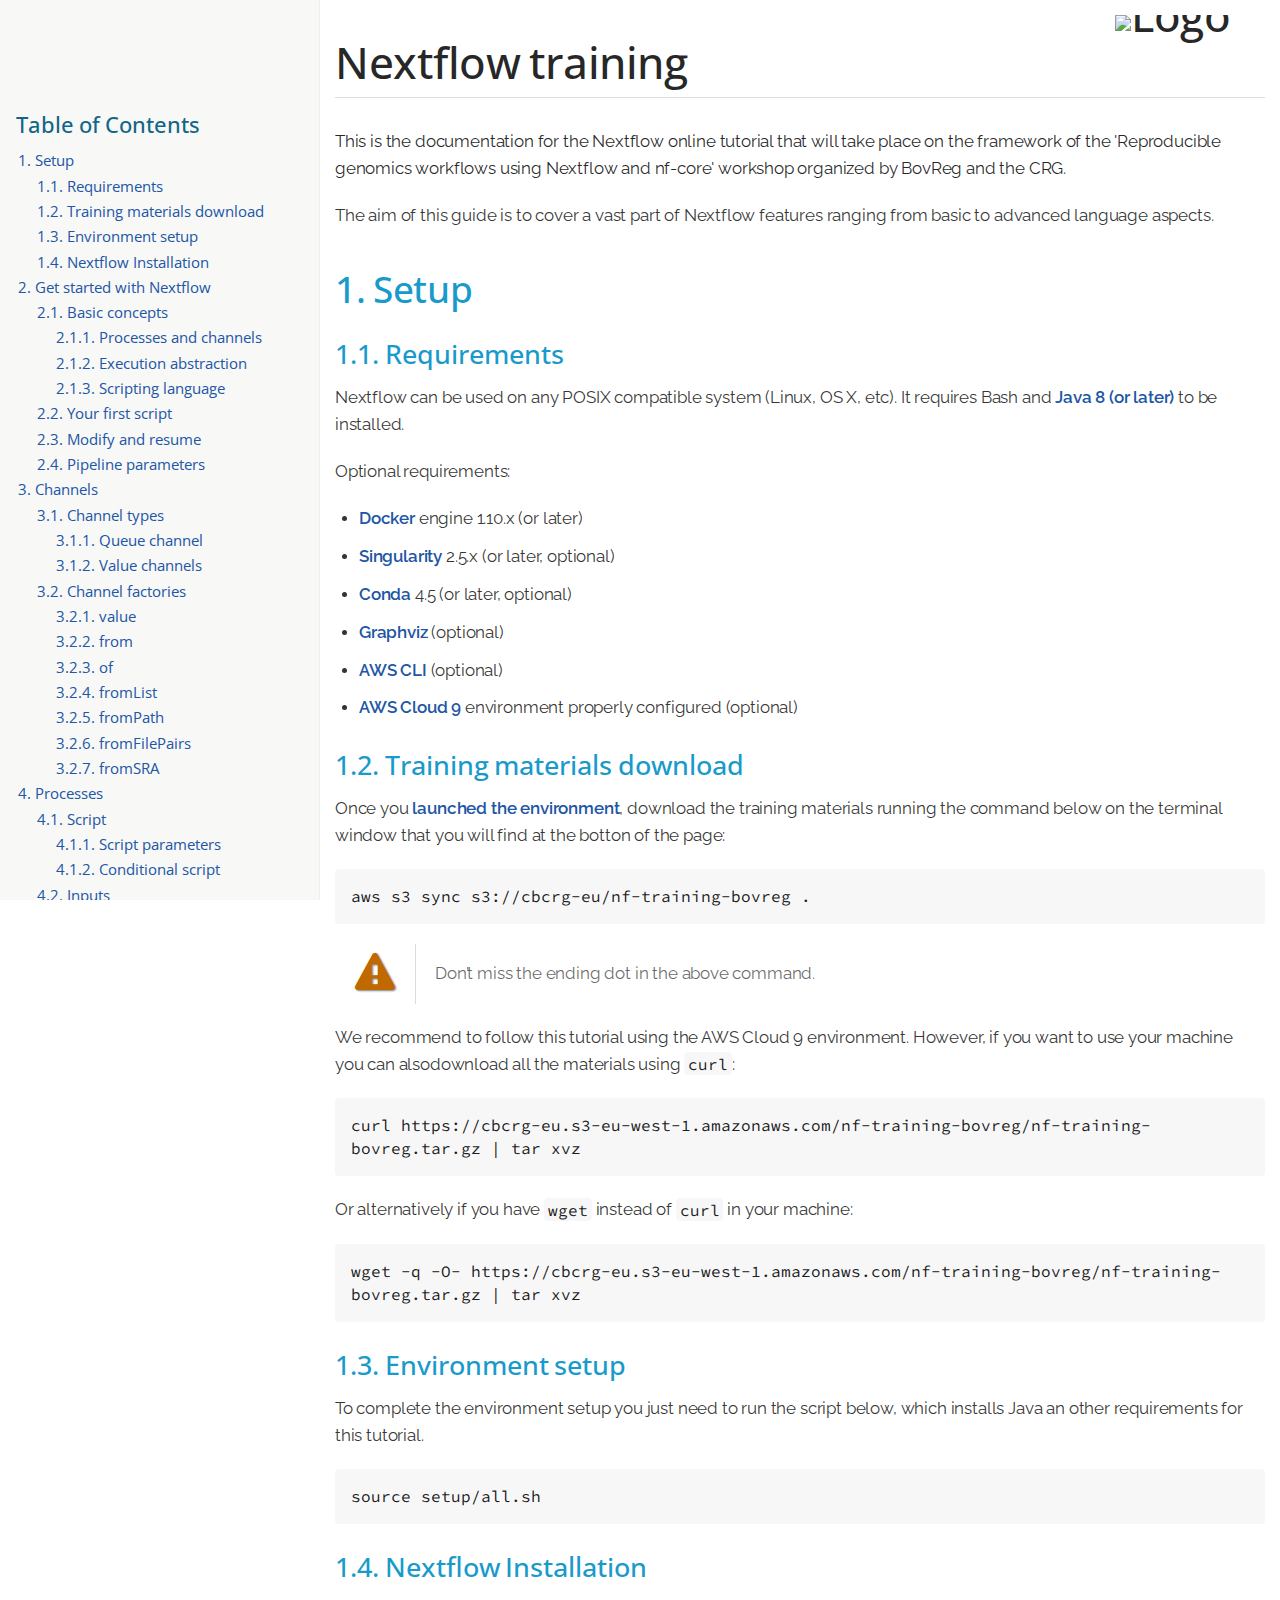
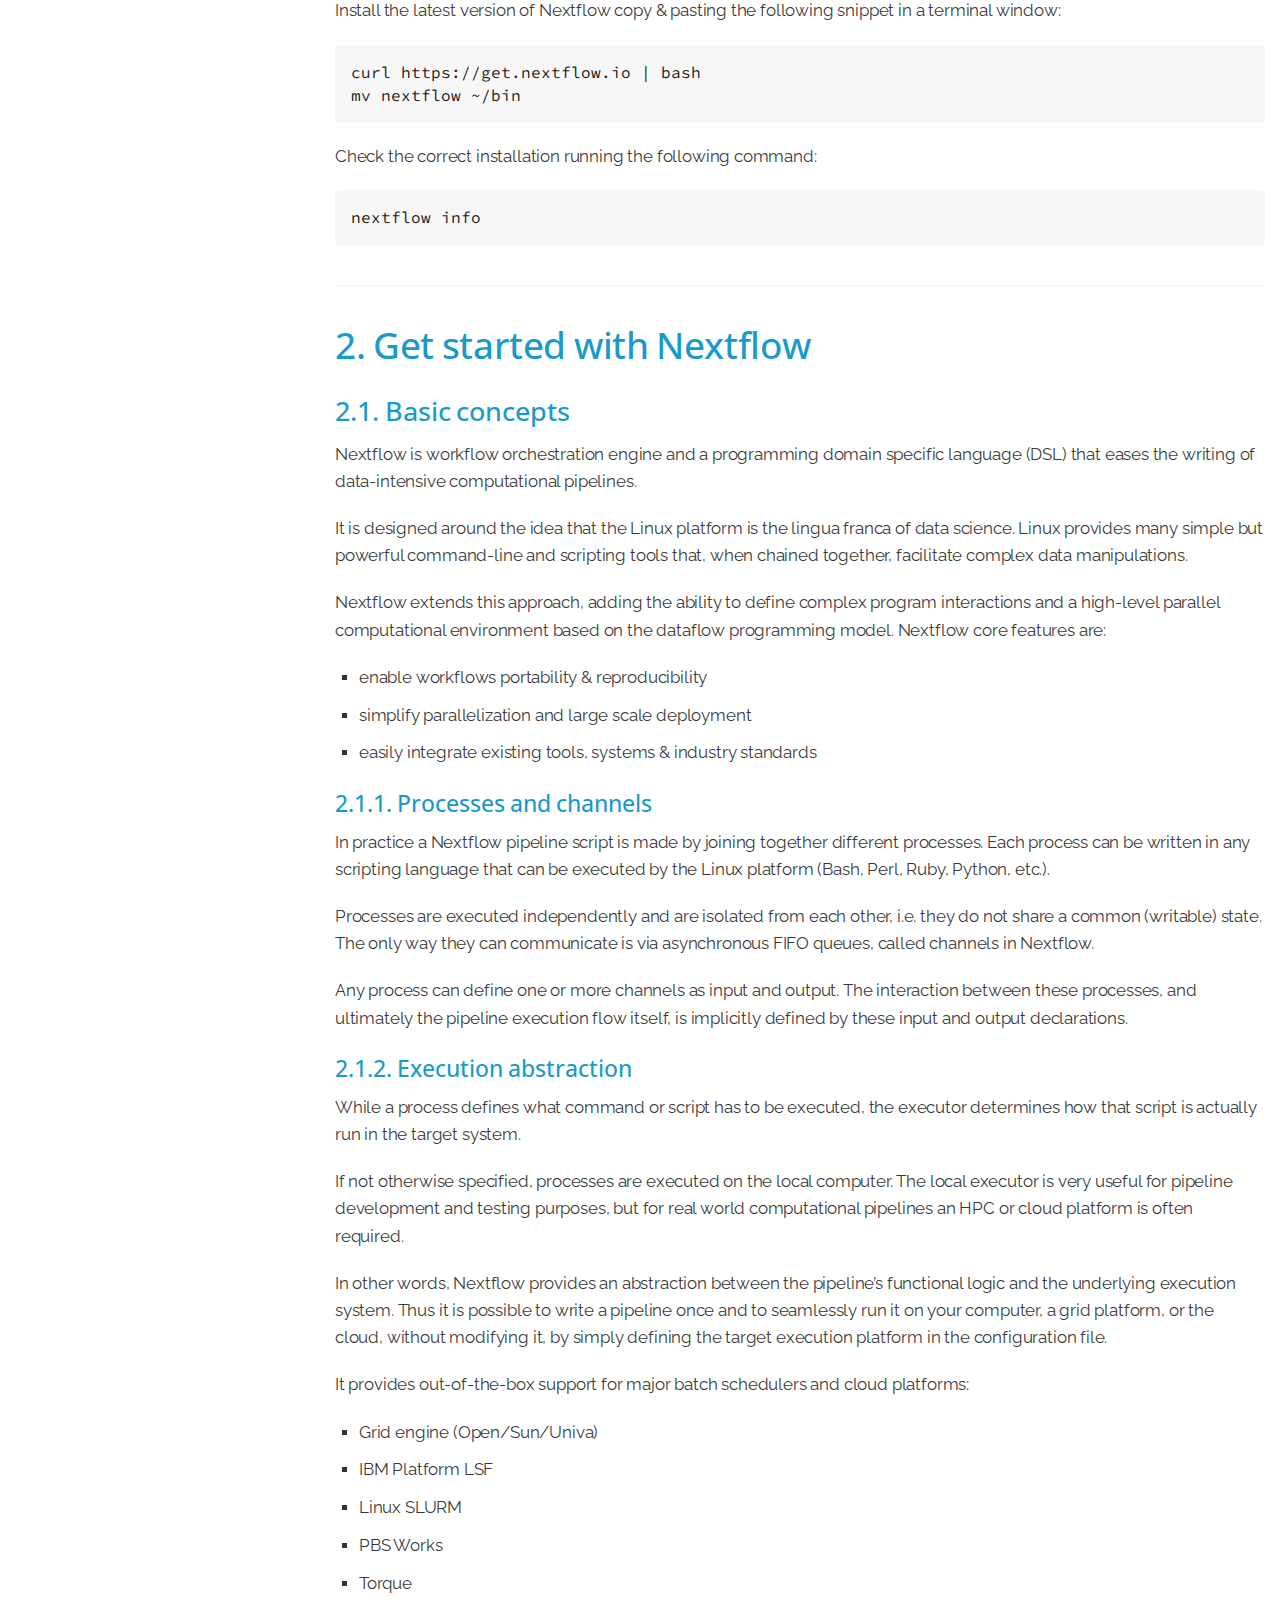
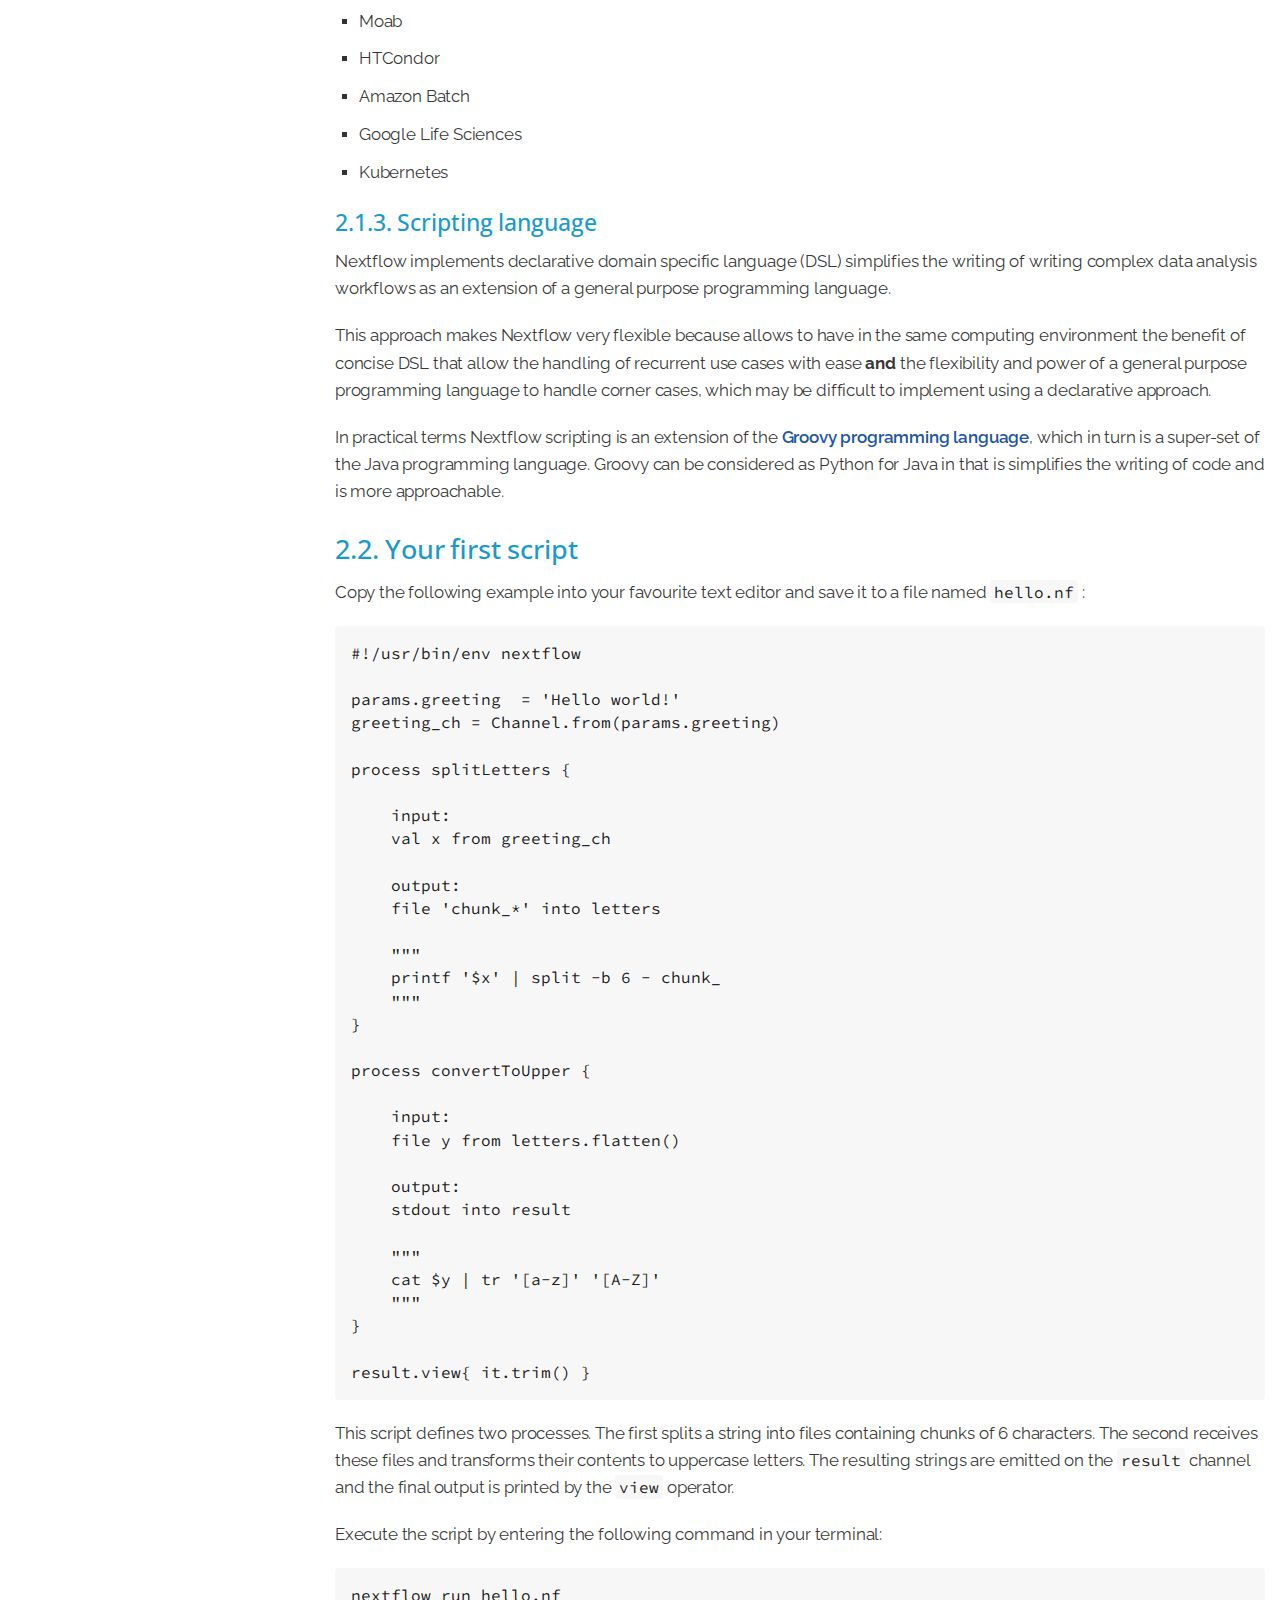
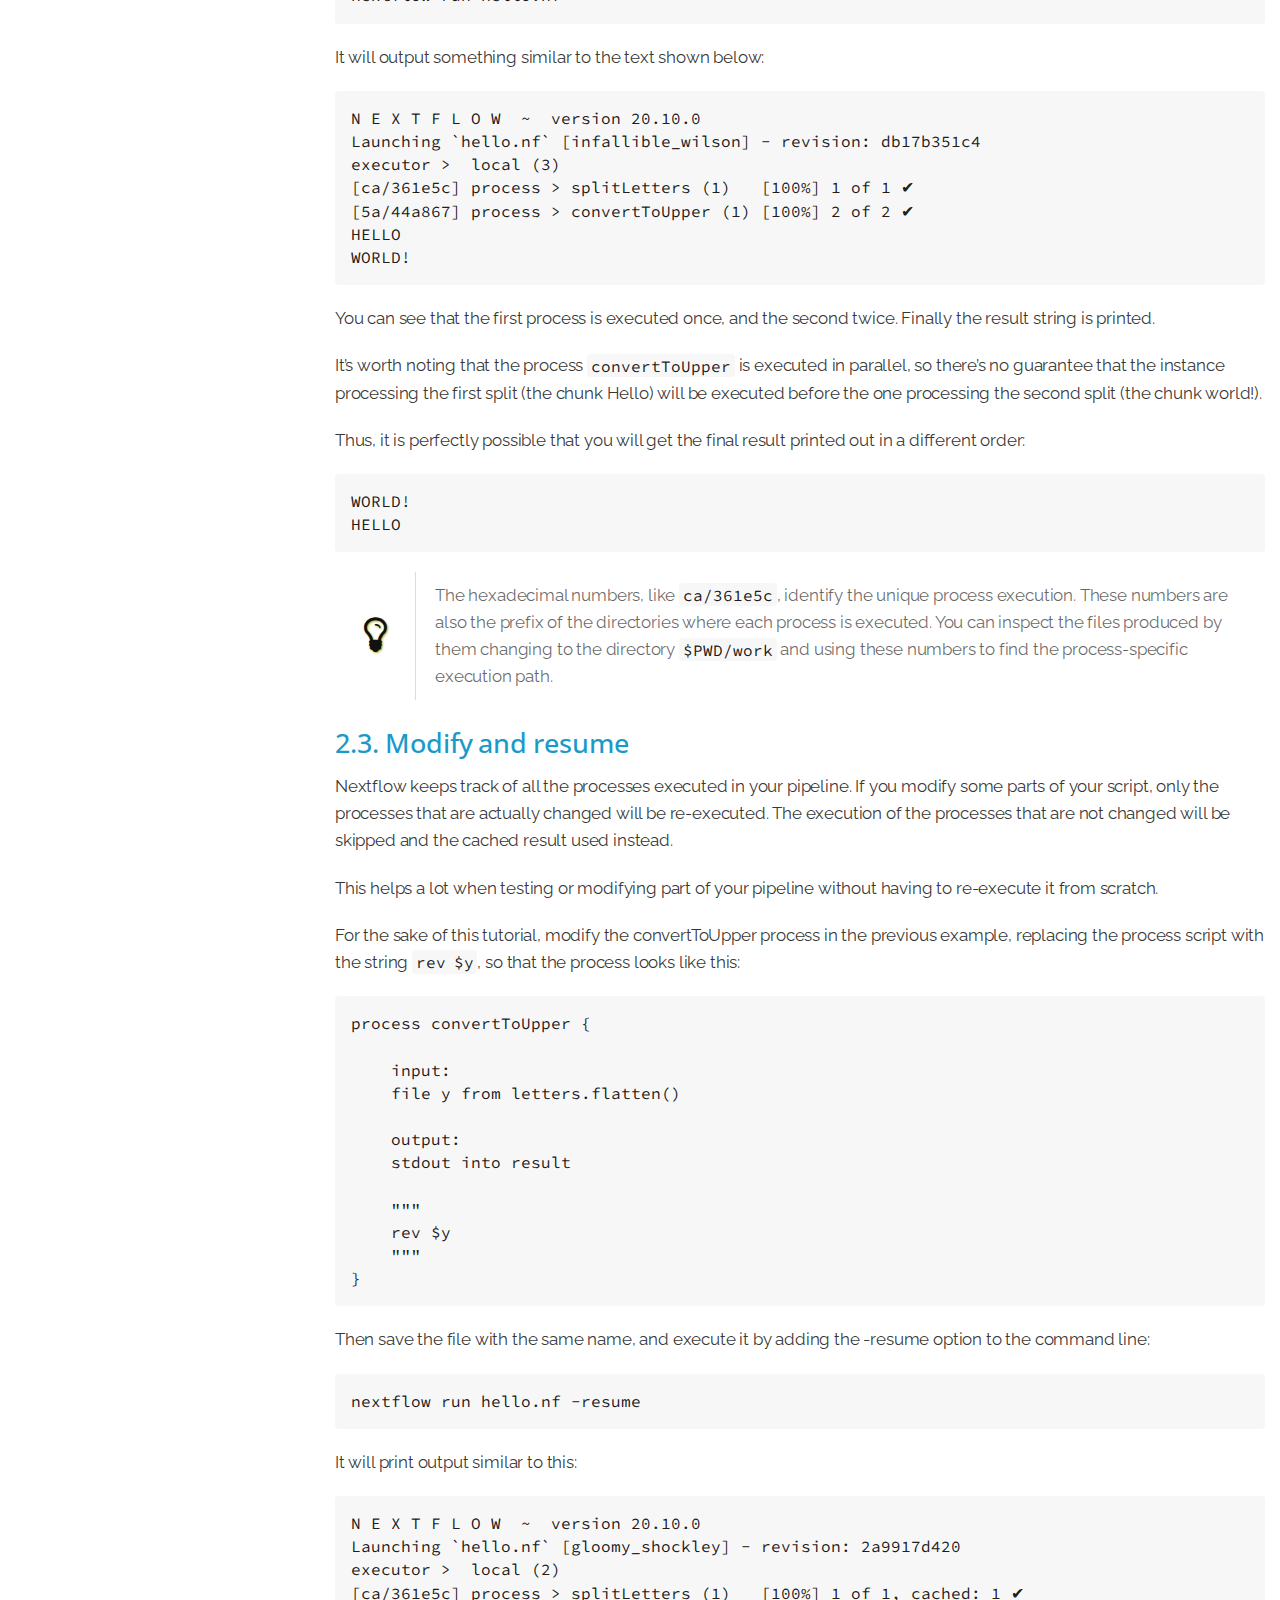
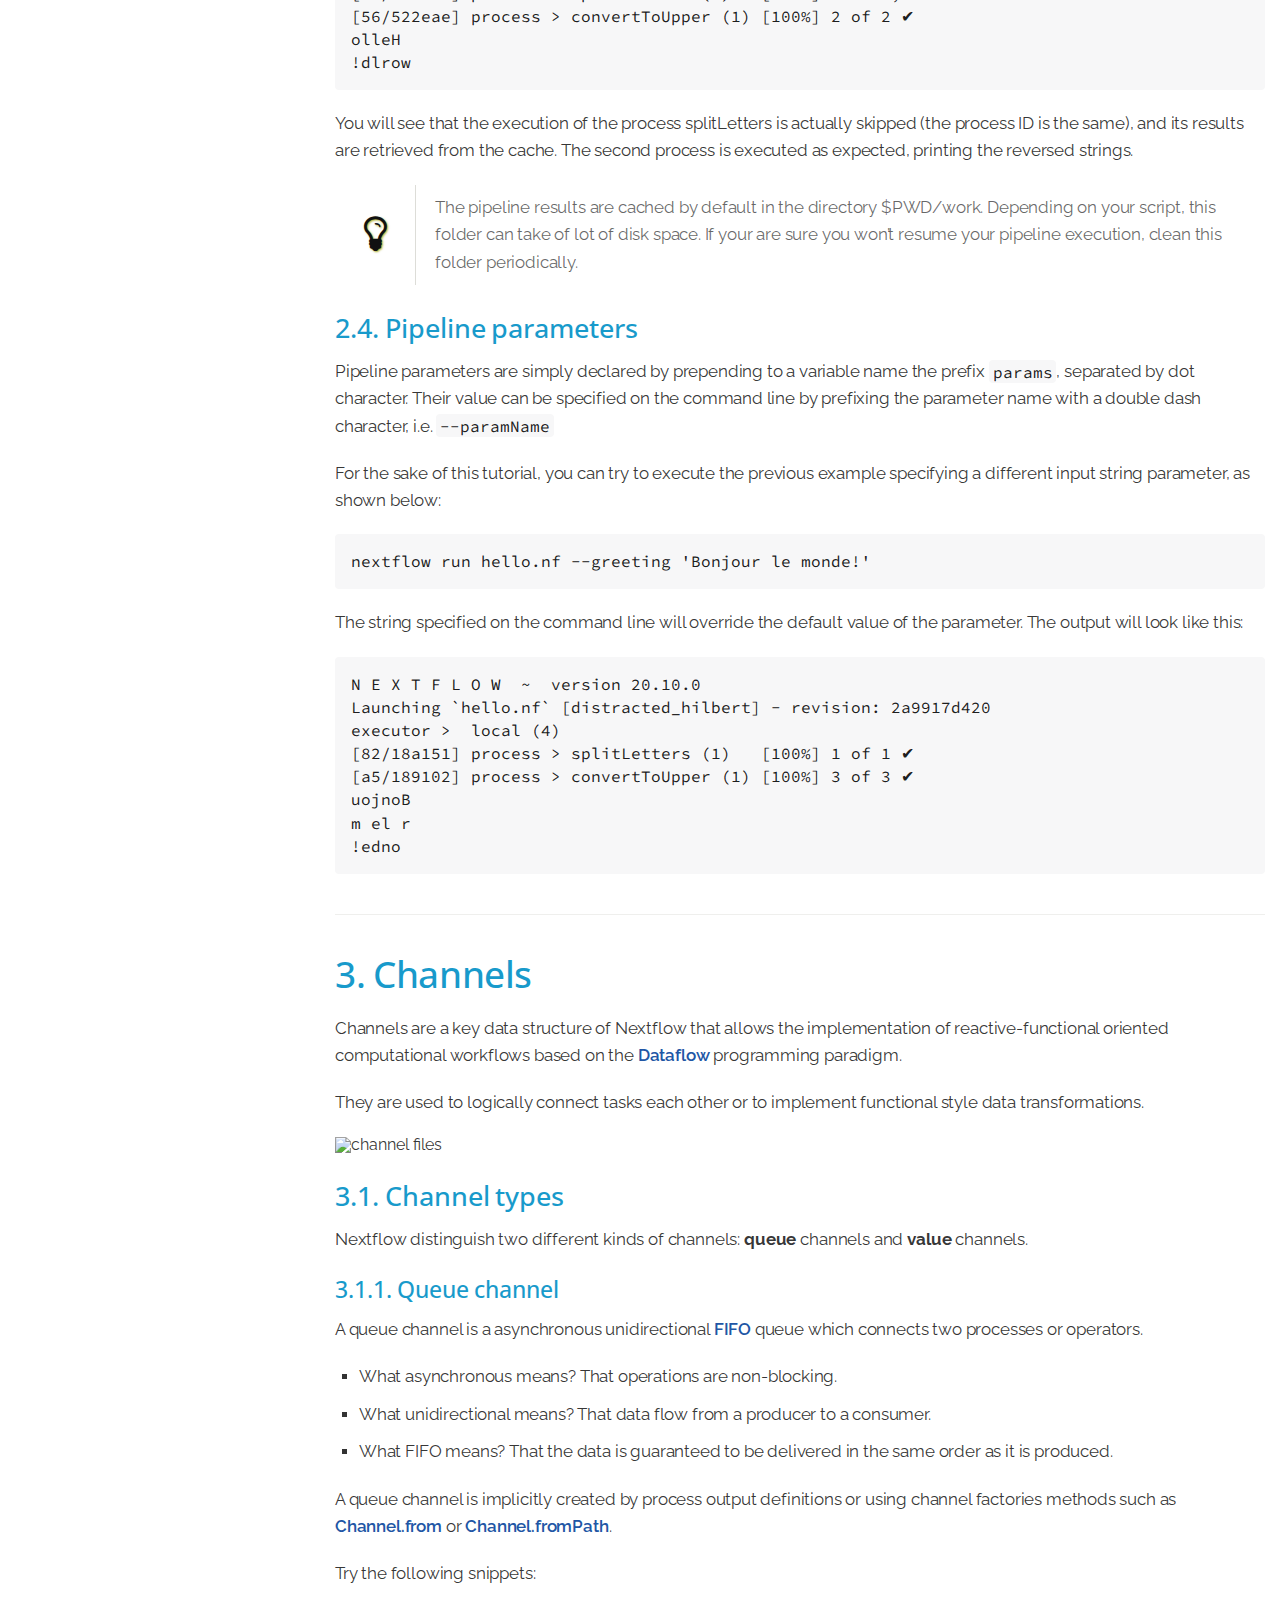
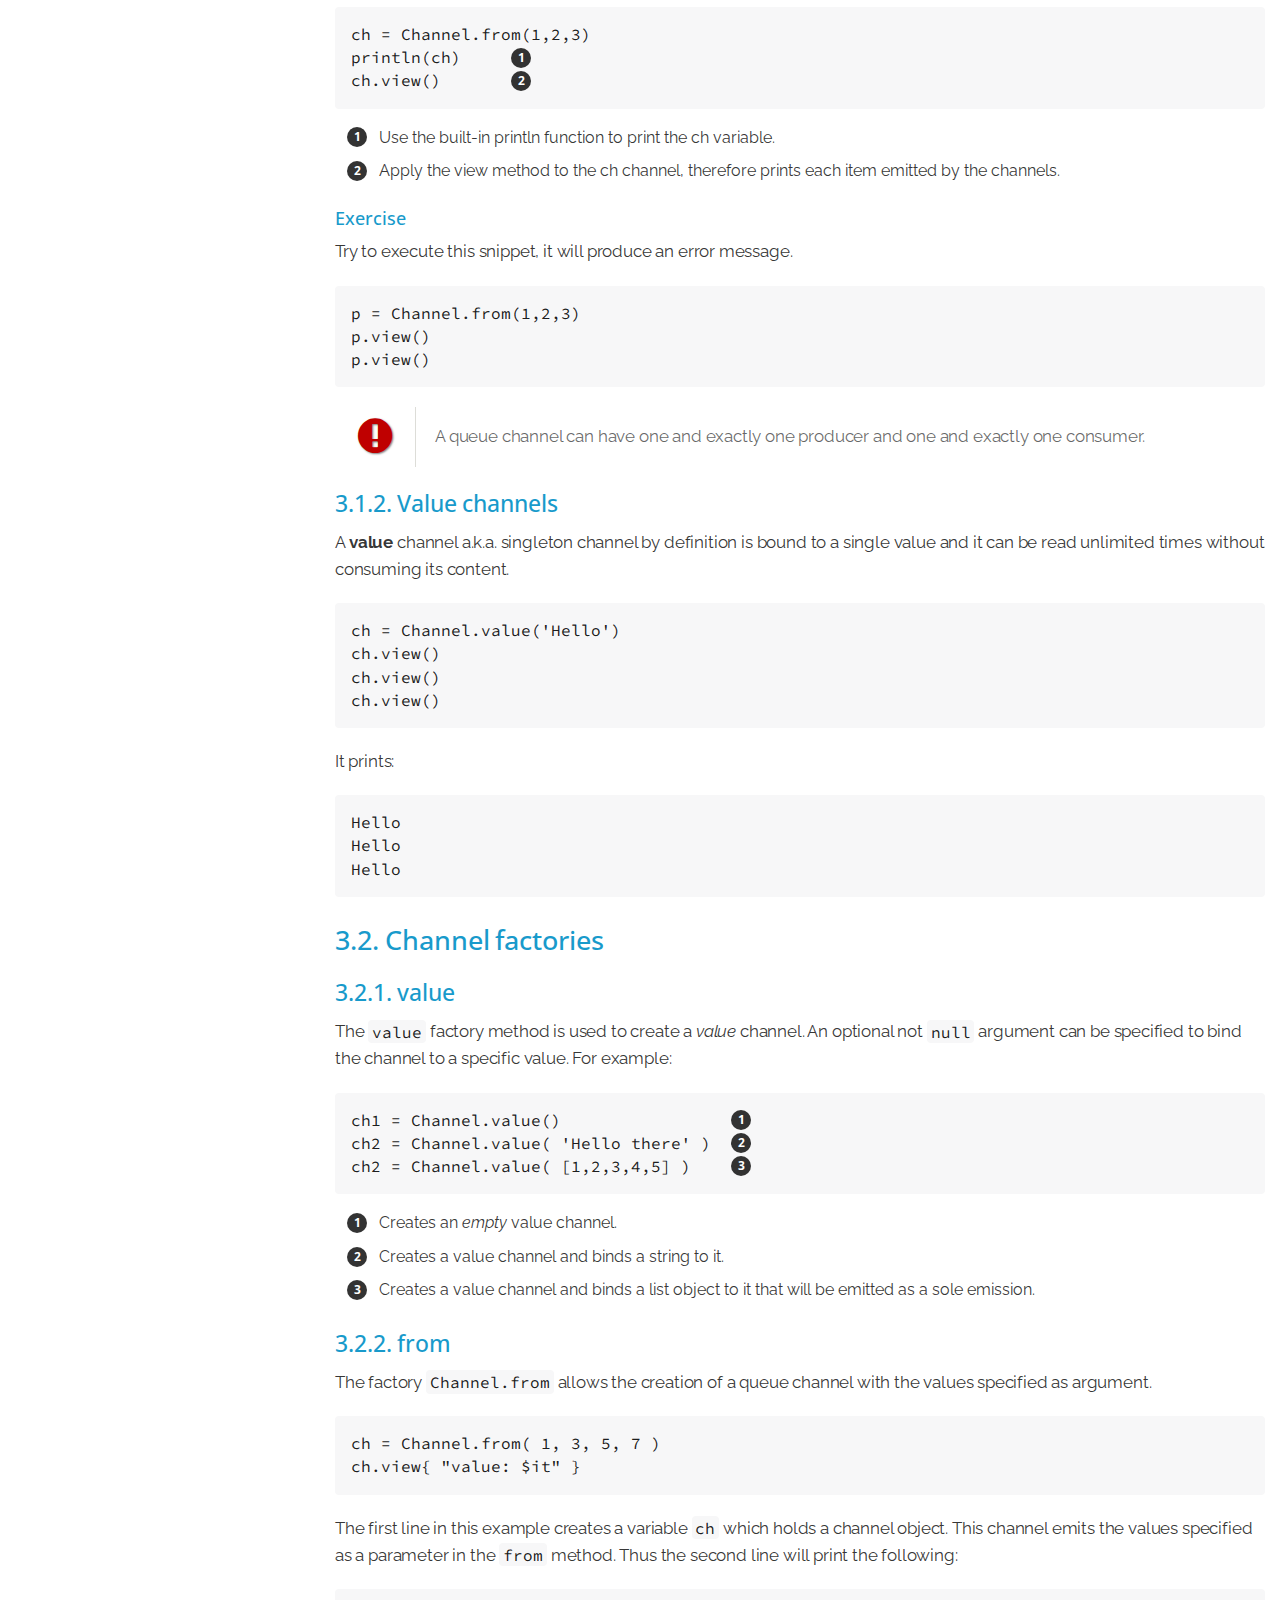
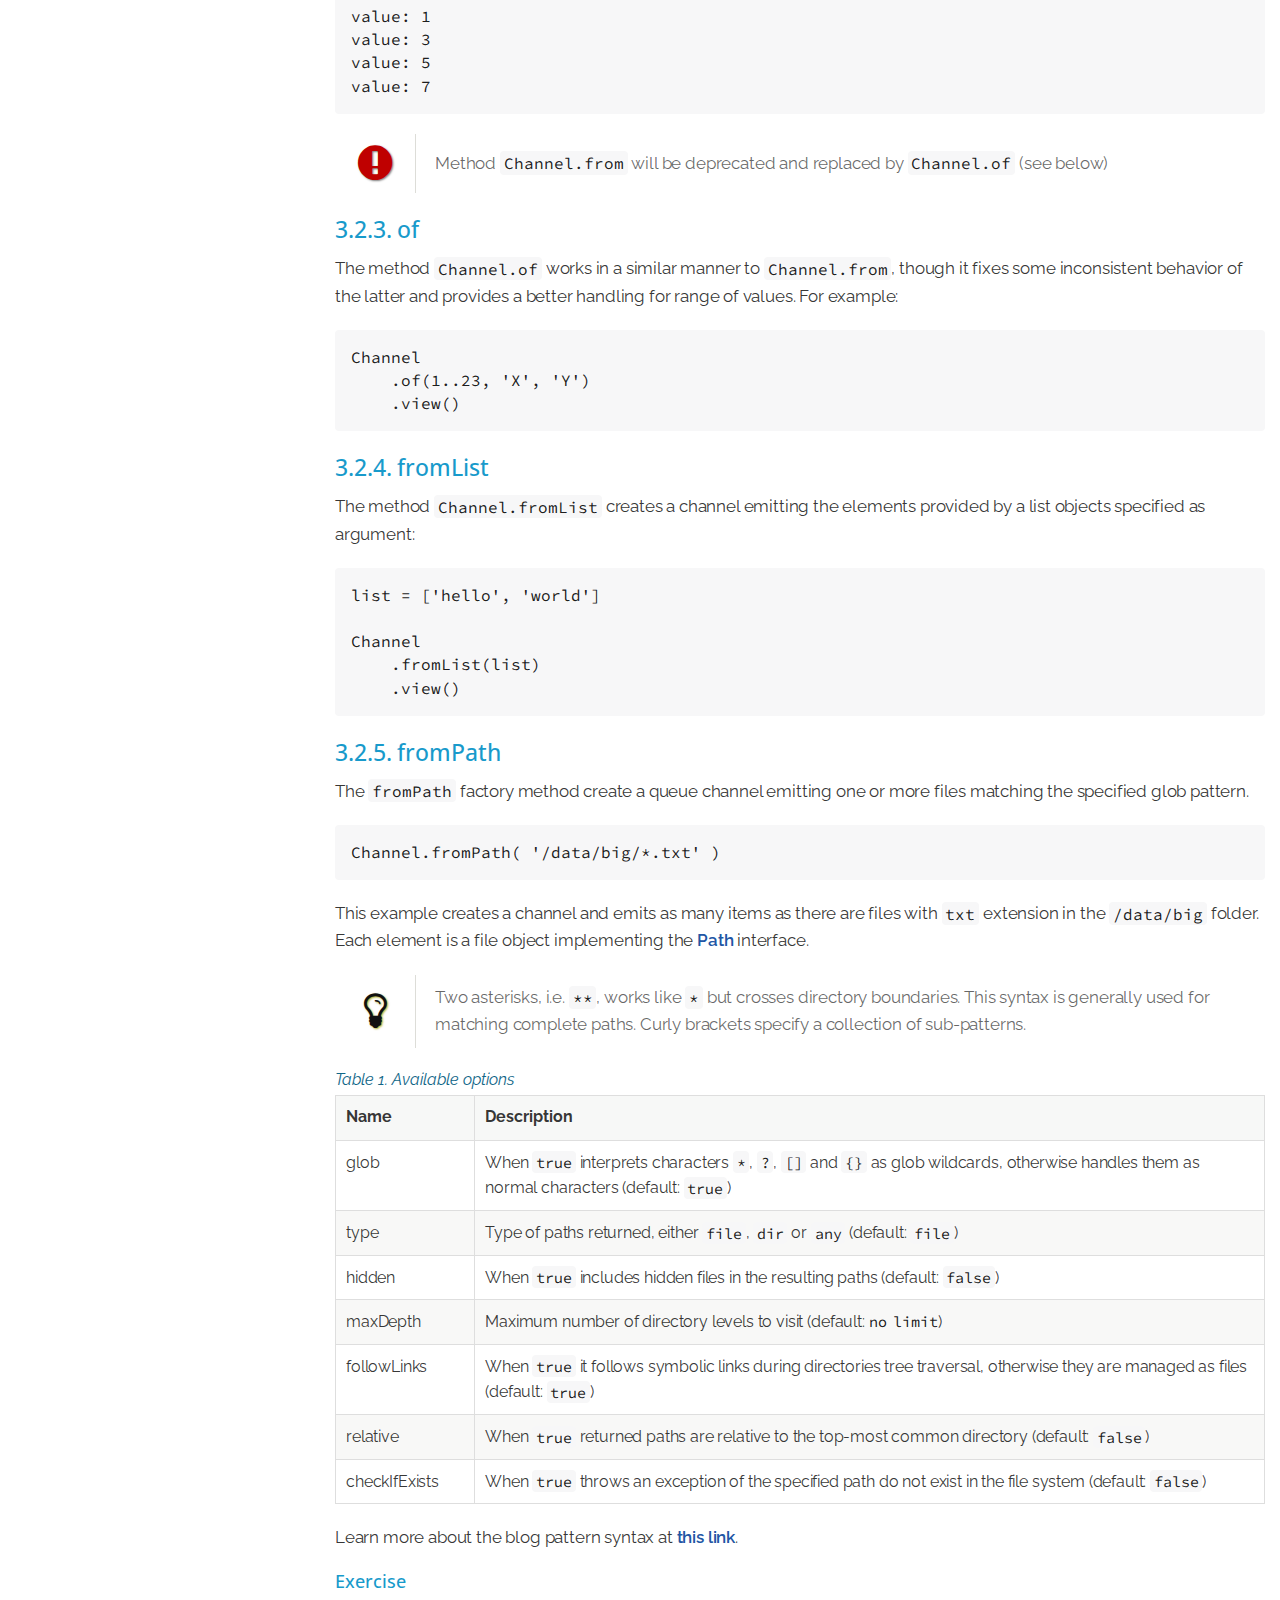
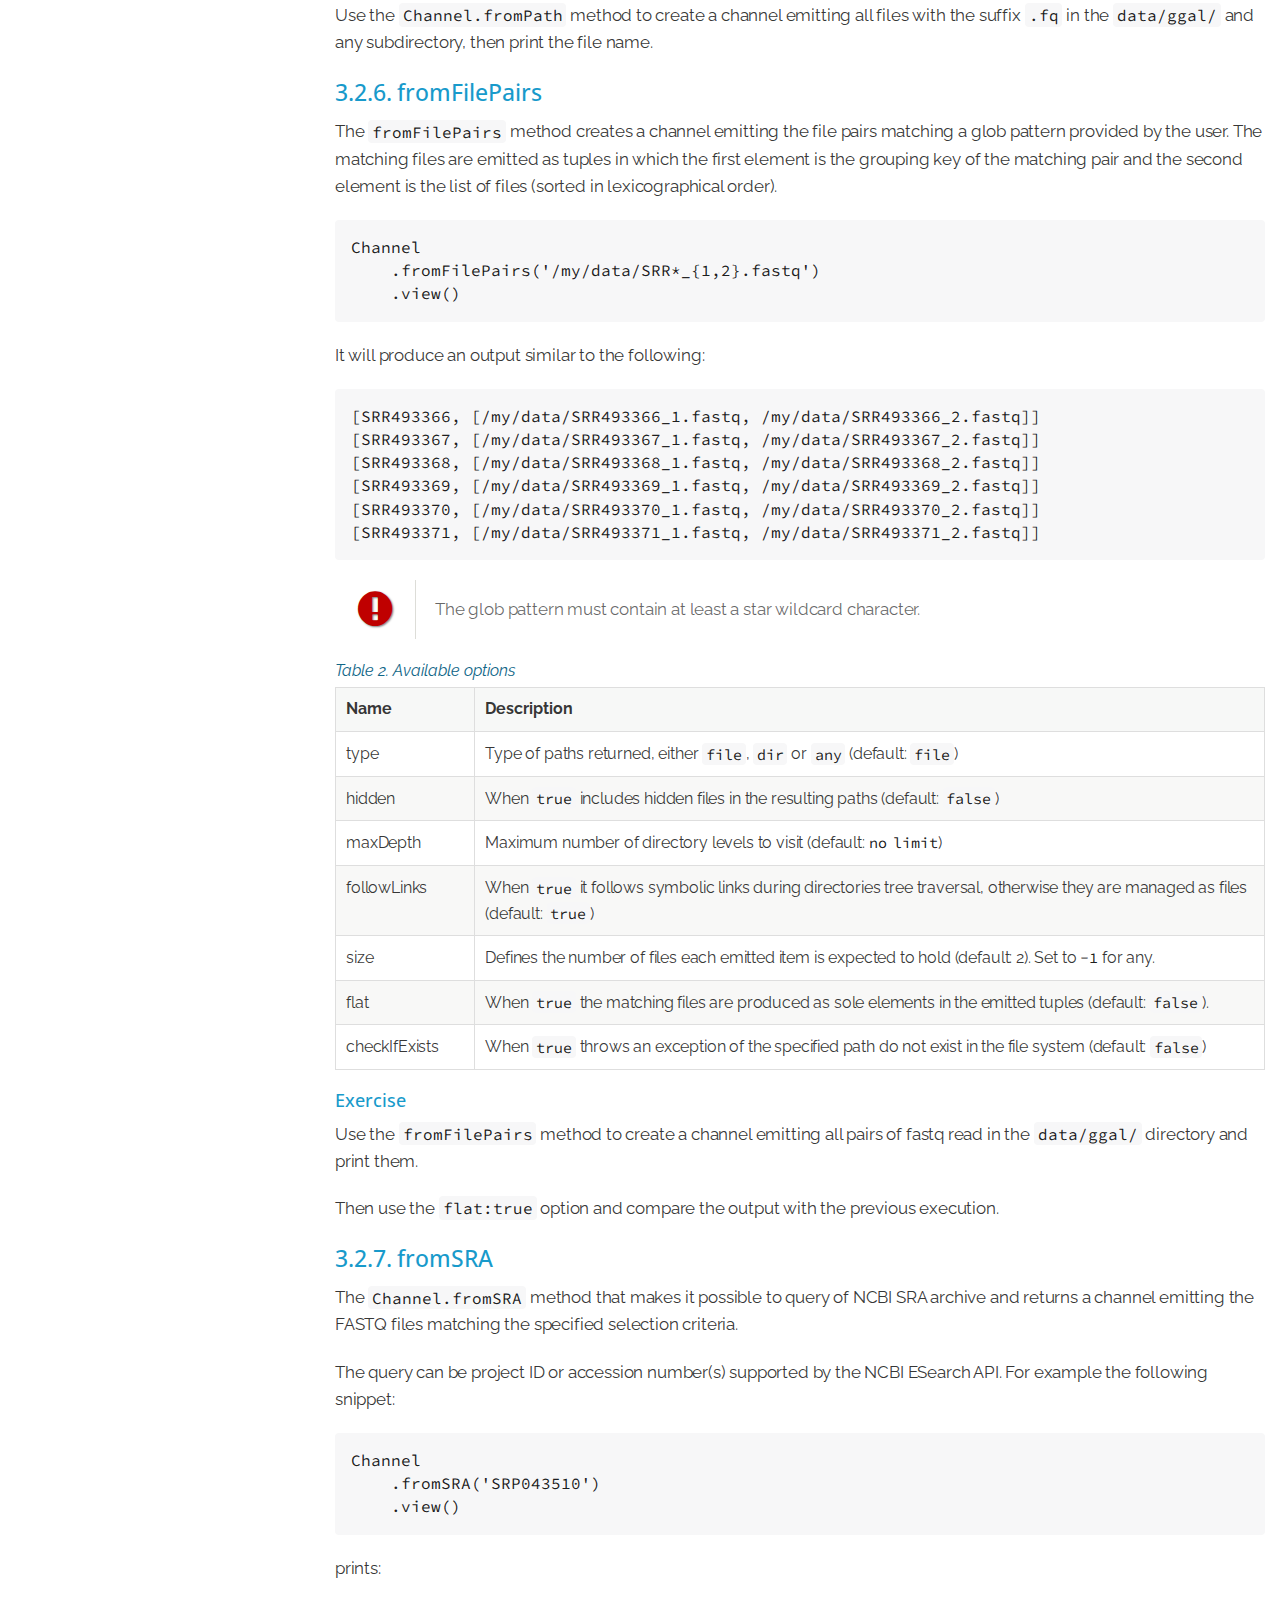
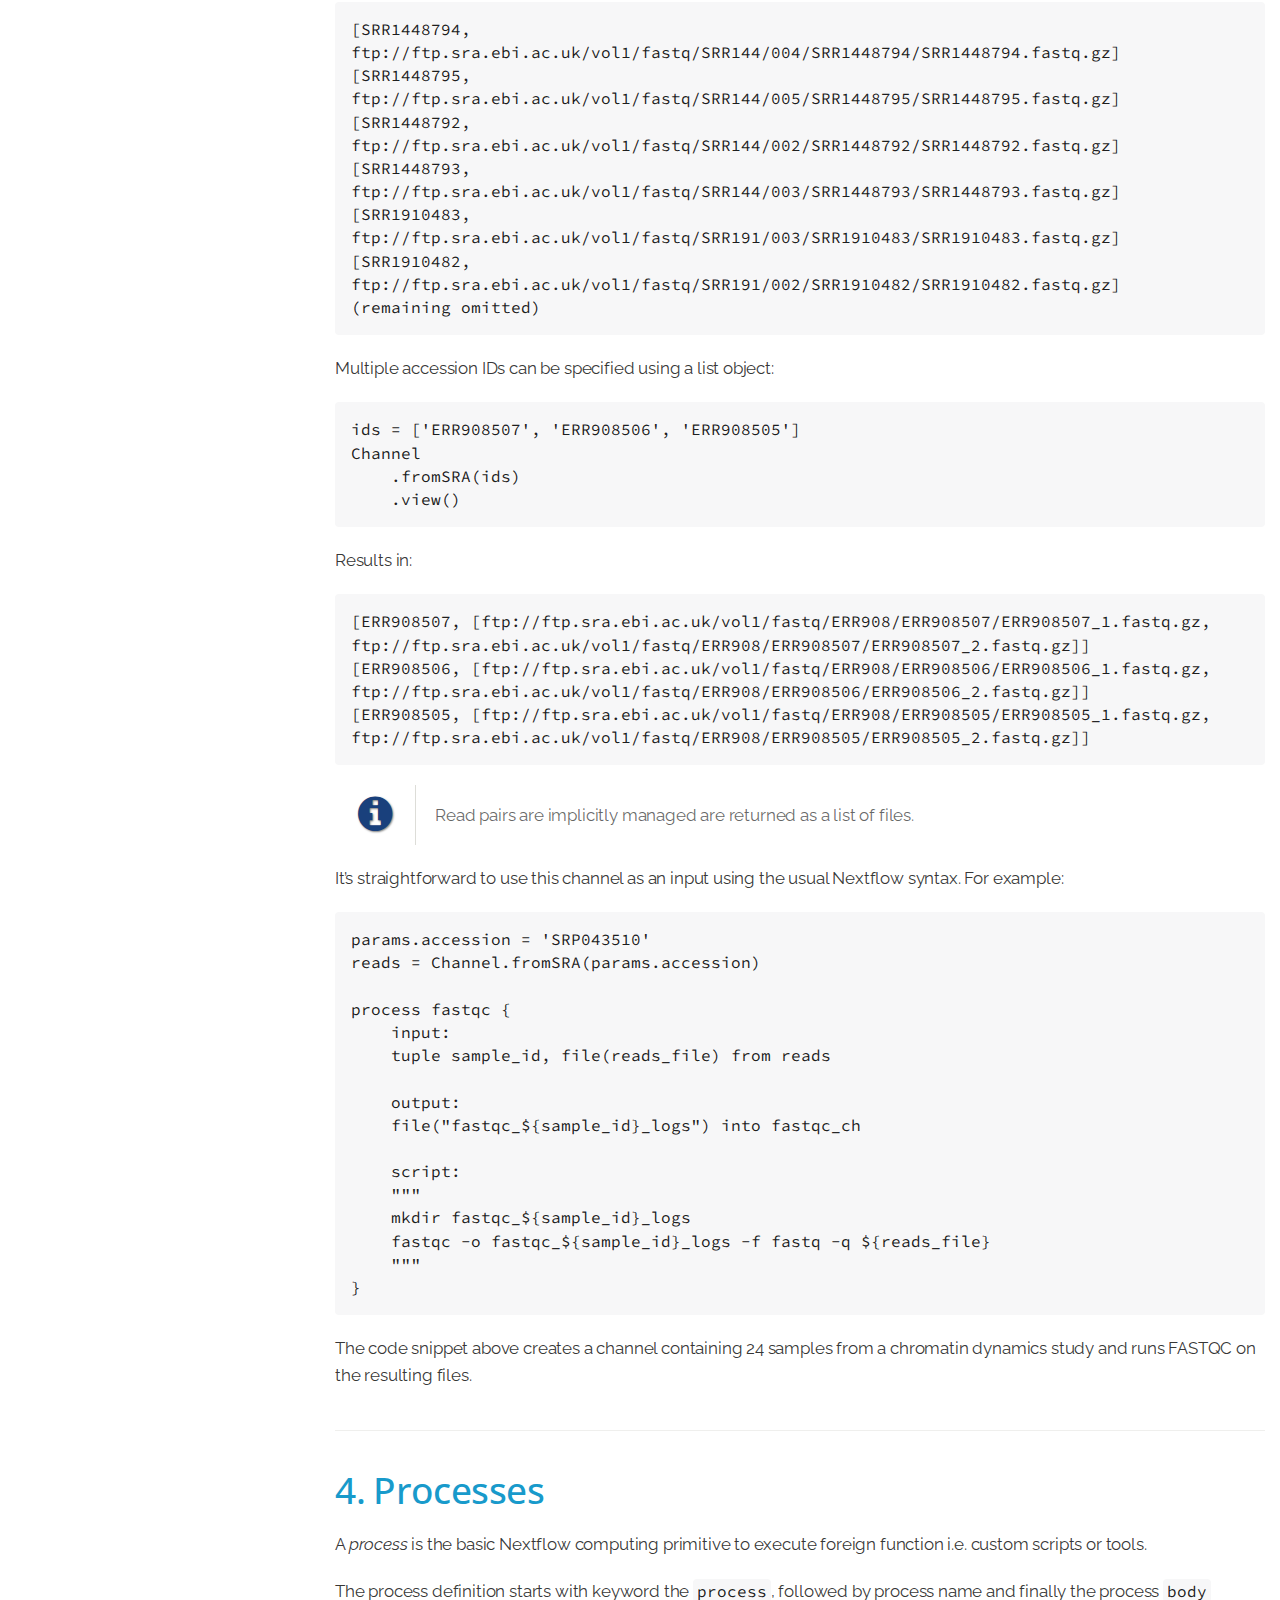
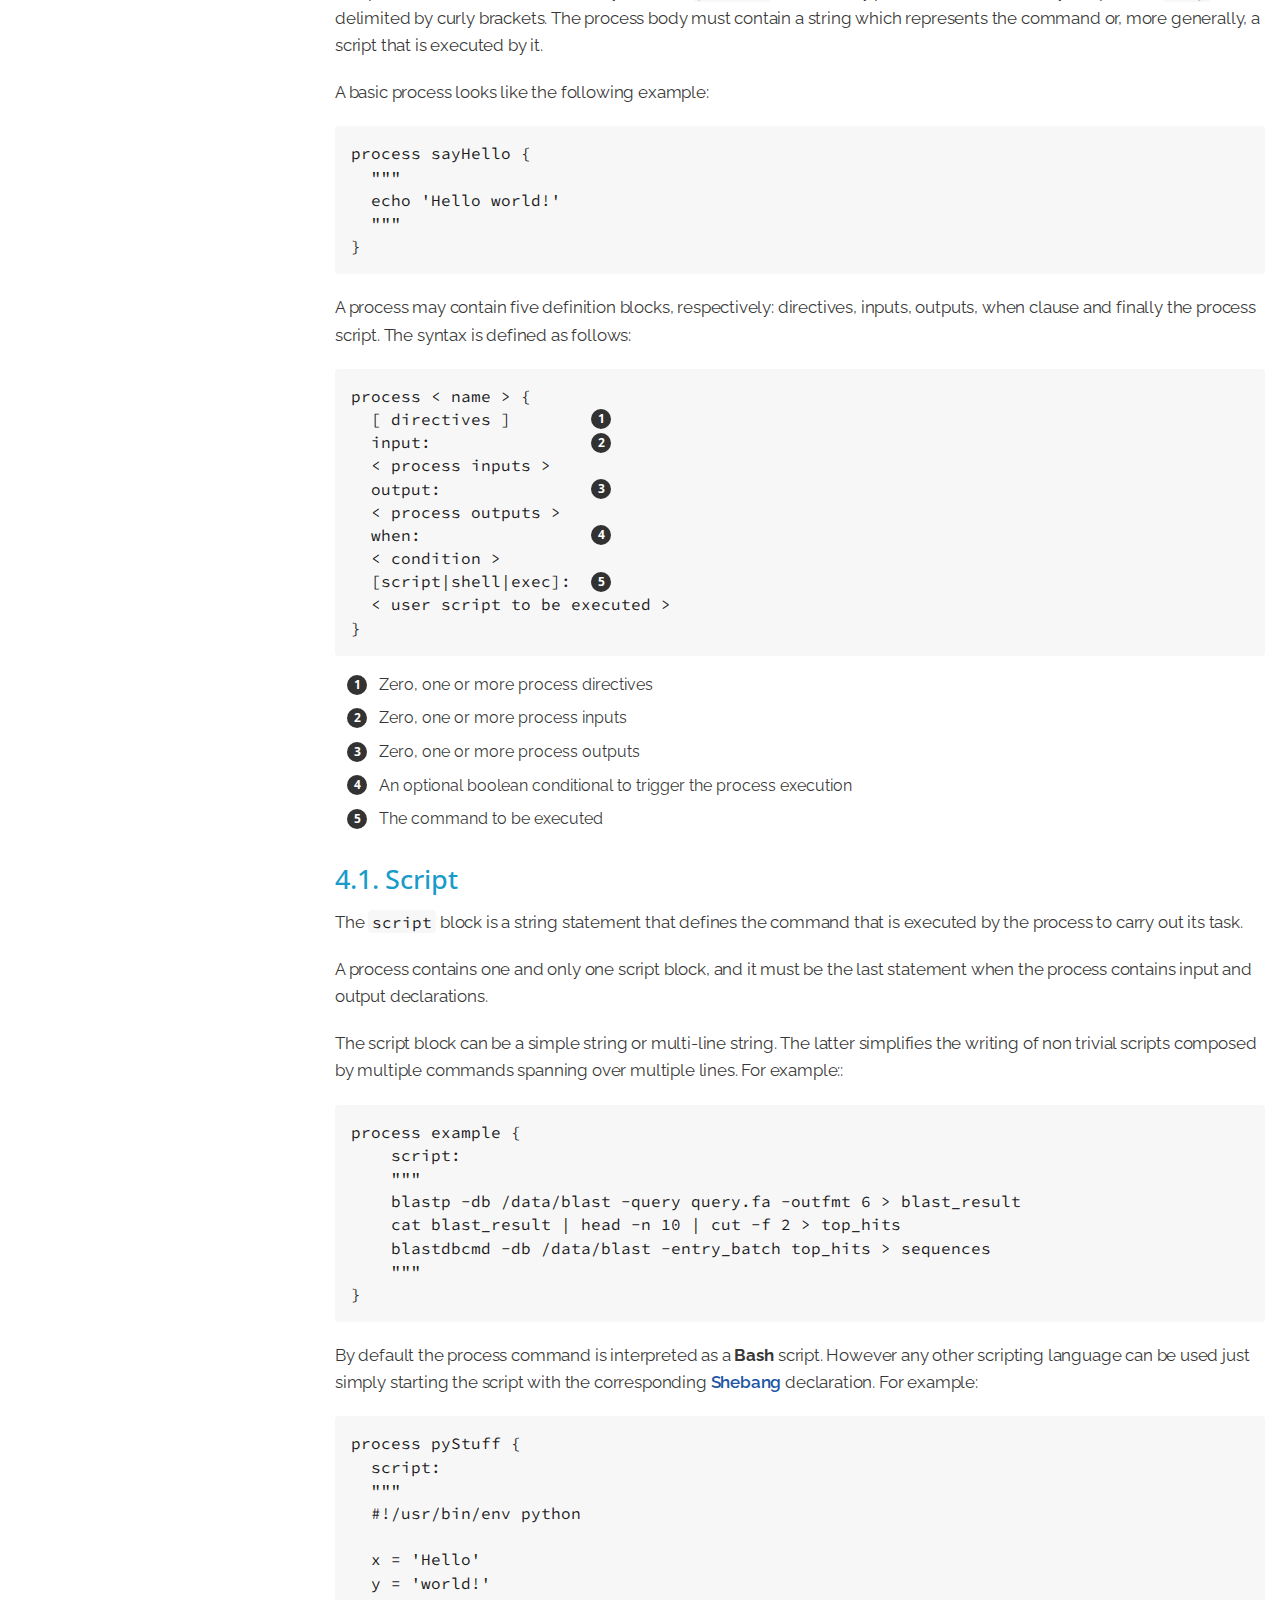
==== commit 434a87a2: "update docs" ====
--- a/docs/index.html
+++ b/docs/index.html
@@ -18,14 +18,9 @@
 <li><a href="#_setup">1. Setup</a>
 <ul class="sectlevel2">
 <li><a href="#_requirements">1.1. Requirements</a></li>
-<li><a href="#_launch_the_cloud_environment">1.2. Launch the cloud environment</a>
-<ul class="sectlevel3">
-<li><a href="#_steps_to_launch_the_aws_9_cloud_environment">1.2.1. Steps to launch the AWS 9 cloud environment</a></li>
-</ul>
-</li>
-<li><a href="#_training_materials_download">1.3. Training materials download</a></li>
-<li><a href="#_environment_setup">1.4. Environment setup</a></li>
-<li><a href="#_nextflow_installation">1.5. Nextflow Installation</a></li>
+<li><a href="#_training_materials_download">1.2. Training materials download</a></li>
+<li><a href="#_environment_setup">1.3. Environment setup</a></li>
+<li><a href="#_nextflow_installation">1.4. Nextflow Installation</a></li>
 </ul>
 </li>
 <li><a href="#_get_started_with_nextflow">2. Get started with Nextflow</a>
@@ -337,159 +332,7 @@
 </div>
 </div>
 <div class="sect2">
-<h3 id="_launch_the_cloud_environment">1.2. Launch the cloud environment</h3>
-<div class="paragraph">
-<p>For this tutorial, we will use the <a href="https://aws.amazon.com/es/cloud9/">AWS Cloud 9</a> virtual environment.</p>
-</div>
-<div class="paragraph">
-<p>To launch the environment, you just need to sign in the AWS console with the <a href="https://www.crg.eu/en/cedric_notredame">CBCRG</a> account and specify
-your (first) name as the IAM user. Below we included the list with all the users name created:</p>
-</div>
-<div class="ulist">
-<ul>
-<li>
-<p>Acloque</p>
-</li>
-<li>
-<p>Akshatha</p>
-</li>
-<li>
-<p>Alessio</p>
-</li>
-<li>
-<p>Andreia</p>
-</li>
-<li>
-<p>Bala-Kiran</p>
-</li>
-<li>
-<p>Bardou</p>
-</li>
-<li>
-<p>Bjoern</p>
-</li>
-<li>
-<p>Bouabid</p>
-</li>
-<li>
-<p>Brenda-Murdoch</p>
-</li>
-<li>
-<p>Cervin</p>
-</li>
-<li>
-<p>Christiana</p>
-</li>
-<li>
-<p>Daniel</p>
-</li>
-<li>
-<p>Frieder</p>
-</li>
-<li>
-<p>Gabriel</p>
-</li>
-<li>
-<p>Jani</p>
-</li>
-<li>
-<p>Joana</p>
-</li>
-<li>
-<p>Jos</p>
-</li>
-<li>
-<p>Juan-Andres</p>
-</li>
-<li>
-<p>Juliana-Menezes</p>
-</li>
-<li>
-<p>Klopp</p>
-</li>
-<li>
-<p>Kylie-Munyard</p>
-</li>
-<li>
-<p>Laide-Abbas</p>
-</li>
-<li>
-<p>Lucio</p>
-</li>
-<li>
-<p>Maria</p>
-</li>
-<li>
-<p>Mathieu</p>
-</li>
-<li>
-<p>Meenu</p>
-</li>
-<li>
-<p>Mohammad-Hossein</p>
-</li>
-<li>
-<p>Pedro</p>
-</li>
-<li>
-<p>Phanindra-Balaji</p>
-</li>
-<li>
-<p>Praveen-Krishna</p>
-</li>
-<li>
-<p>Sarah</p>
-</li>
-<li>
-<p>Siddharth-Jayaraman</p>
-</li>
-<li>
-<p>Sylvain</p>
-</li>
-<li>
-<p>Tuan</p>
-</li>
-<li>
-<p>Wellison-Jarles</p>
-</li>
-<li>
-<p>Yu</p>
-</li>
-</ul>
-</div>
-<div class="sect3">
-<h4 id="_steps_to_launch_the_aws_9_cloud_environment">1.2.1. Steps to launch the AWS 9 cloud environment</h4>
-<div class="olist arabic">
-<ol class="arabic">
-<li>
-<p>Open this address on your browser: <a href="https://eu-west-1.console.aws.amazon.com/cloud9/home">eu-west-1.console.aws.amazon.com/cloud9/home</a></p>
-</li>
-<li>
-<p>Once you are in the AWS login page, select <strong>IAM USER</strong> and please fill the credentials below:</p>
-<div class="ulist">
-<ul>
-<li>
-<p>Account ID: <strong>885800555707</strong></p>
-</li>
-<li>
-<p>IAM user name: (your username as listed above)</p>
-</li>
-<li>
-<p>password: provided by the organization</p>
-</li>
-</ul>
-</div>
-</li>
-<li>
-<p>When you access the AWS Cloud main page you will find your environment listed in the home page, just click on the <strong>Open IDE</strong> button and
-your environment will be launched.</p>
-</li>
-</ol>
-</div>
-</div>
-</div>
-<div class="sect2">
-<h3 id="_training_materials_download">1.3. Training materials download</h3>
+<h3 id="_training_materials_download">1.2. Training materials download</h3>
 <div class="paragraph">
 <p>Once you <a href="#Steps-to-launch-the-AWS-9-cloud-environment">launched the environment</a>, download the training materials running the command below
 on the terminal window that you will find at the botton of the page:</p>
@@ -532,7 +375,7 @@
 </div>
 </div>
 <div class="sect2">
-<h3 id="_environment_setup">1.4. Environment setup</h3>
+<h3 id="_environment_setup">1.3. Environment setup</h3>
 <div class="paragraph">
 <p>To complete the environment setup you just need to run the script below, which installs Java an other requirements for this tutorial.</p>
 </div>
@@ -543,7 +386,7 @@
 </div>
 </div>
 <div class="sect2">
-<h3 id="_nextflow_installation">1.5. Nextflow Installation</h3>
+<h3 id="_nextflow_installation">1.4. Nextflow Installation</h3>
 <div class="paragraph">
 <p>Install the latest version of Nextflow copy &amp; pasting the following snippet in a terminal window:</p>
 </div>
@@ -2085,18 +1928,22 @@
 </div>
 <div class="listingblock">
 <div class="content">
-<pre class="CodeRay highlight"><code data-lang="nextflow">process align {
+<pre class="CodeRay highlight"><code data-lang="nextflow">sample_ch = Channel.from ('human', 'mouse')
+
+process foo {
+
   input:
-  val x from species
-  file seq from sequences
+  val x from sample_ch
 
   output:
-  file "${x}.aln" into genomes
+  file "${x}.txt" into sample_files_ch
 
   """
-  t_coffee -in $seq &gt; ${x}.aln
+  touch ${x}.txt
   """
-}</code></pre>
+}
+
+sample_files_ch.view()</code></pre>
 </div>
 </div>
 <div class="paragraph">
@@ -2123,12 +1970,14 @@
 
 process foo {
   input:
-    set val(sample_id), file(sample_files) from reads_ch
+  set val(sample_id), file(sample_files) from reads_ch
+
   output:
-    set val(sample_id), file('sample.bam') into bam_ch
+  set val(sample_id), file('sample.bam') into bam_ch
+
   script:
   """
-    your_command_here --reads $sample_id &gt; sample.bam
+  touch sample.bam
   """
 }
 
@@ -2462,7 +2311,7 @@
 <pre class="CodeRay highlight"><code data-lang="nextflow">Channel
     .from( 'hello', 'world' )
     .map { word -&gt; [word, word.size()] }
-    .println { word, len -&gt; "$word contains $len letters" }</code></pre>
+    .view { word, len -&gt; "$word contains $len letters" }</code></pre>
 </div>
 </div>
 <div class="sect4">
@@ -4044,7 +3893,7 @@
 <p><a href="https://github.com/nextflow-io/patterns">Nextflow patterns</a> - A collection of Nextflow implementation patterns.</p>
 </li>
 <li>
-<p><a href="https://github.com/CRG-CNAG/CalliNGS-NF">CalliNGS-NF</a> - An Variant calling pipeline implementing GATK best practices.</p>
+<p><a href="https://github.com/CRG-CNAG/CalliNGS-NF">CalliNGS-NF</a> - A Variant calling pipeline implementing GATK best practices.</p>
 </li>
 <li>
 <p><a href="http://nf-co.re/">nf-core</a> - A community collection of production ready genomic pipelines.</p>
